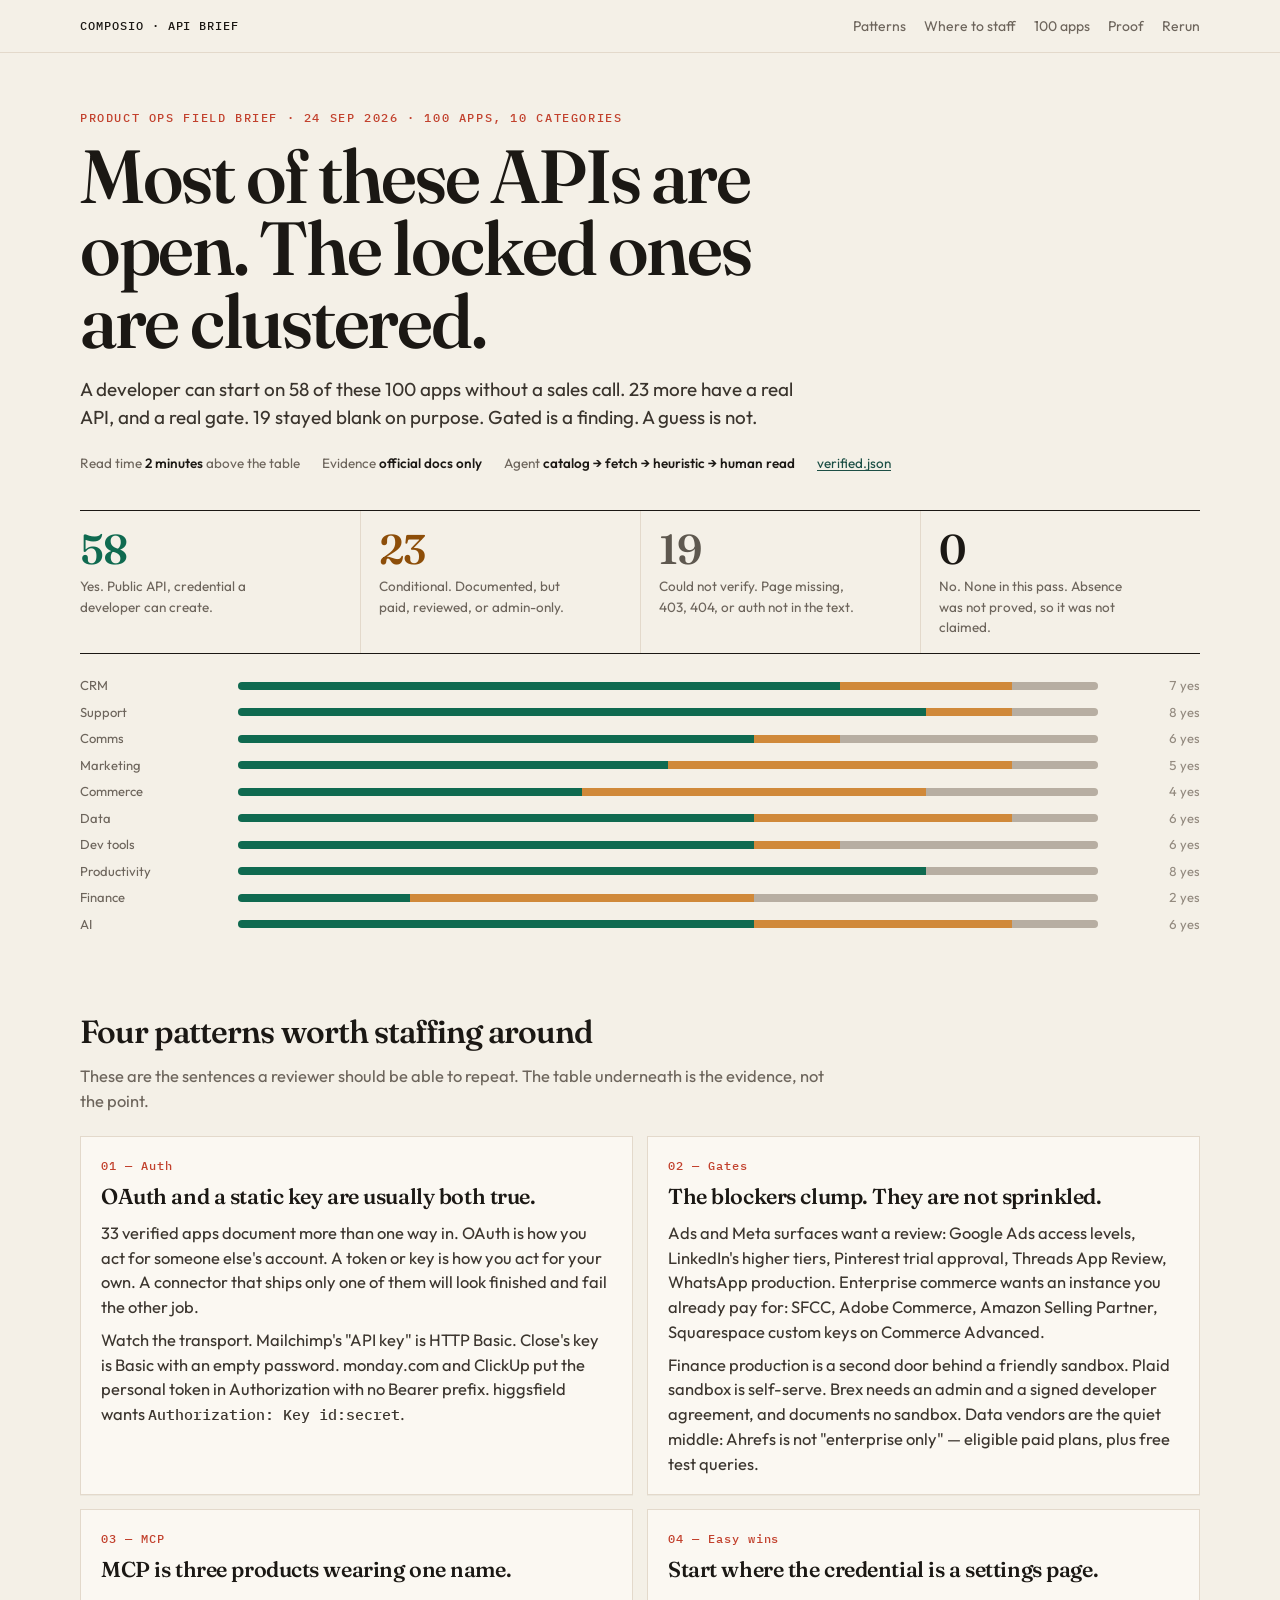
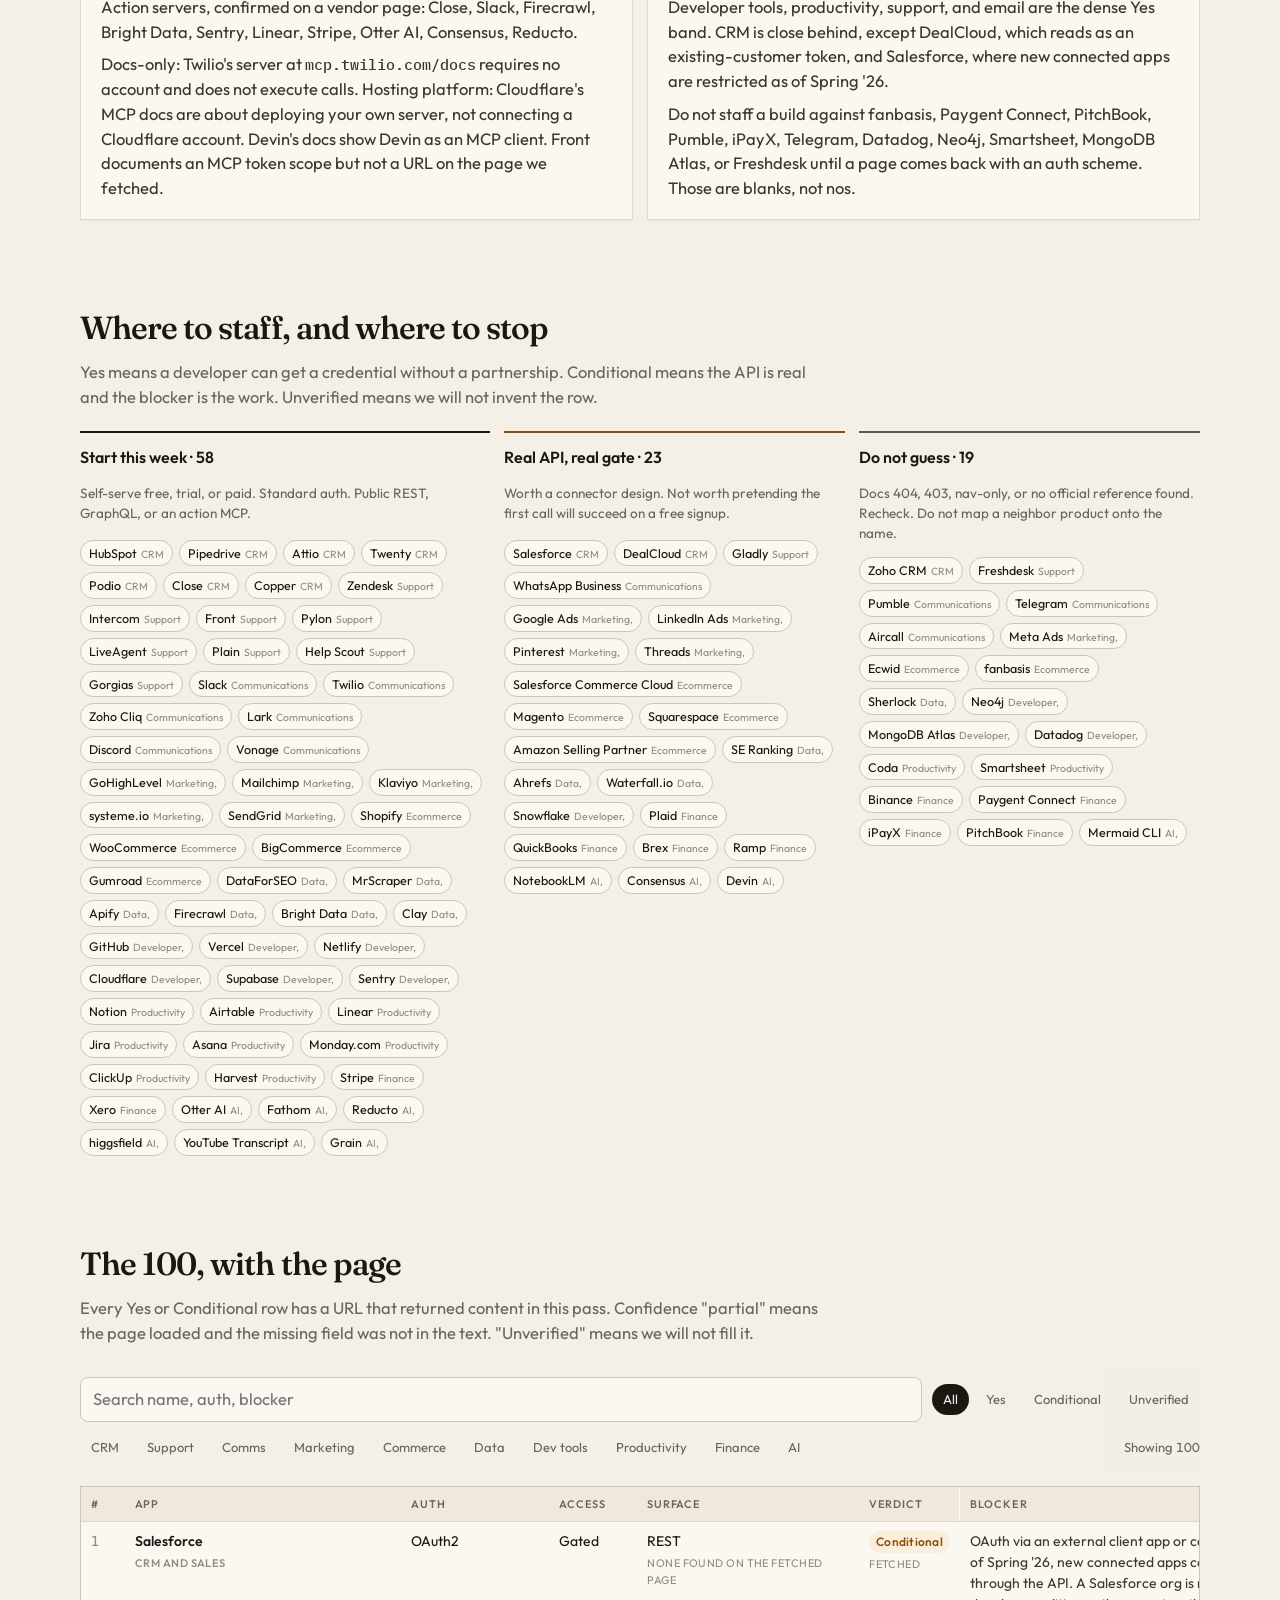
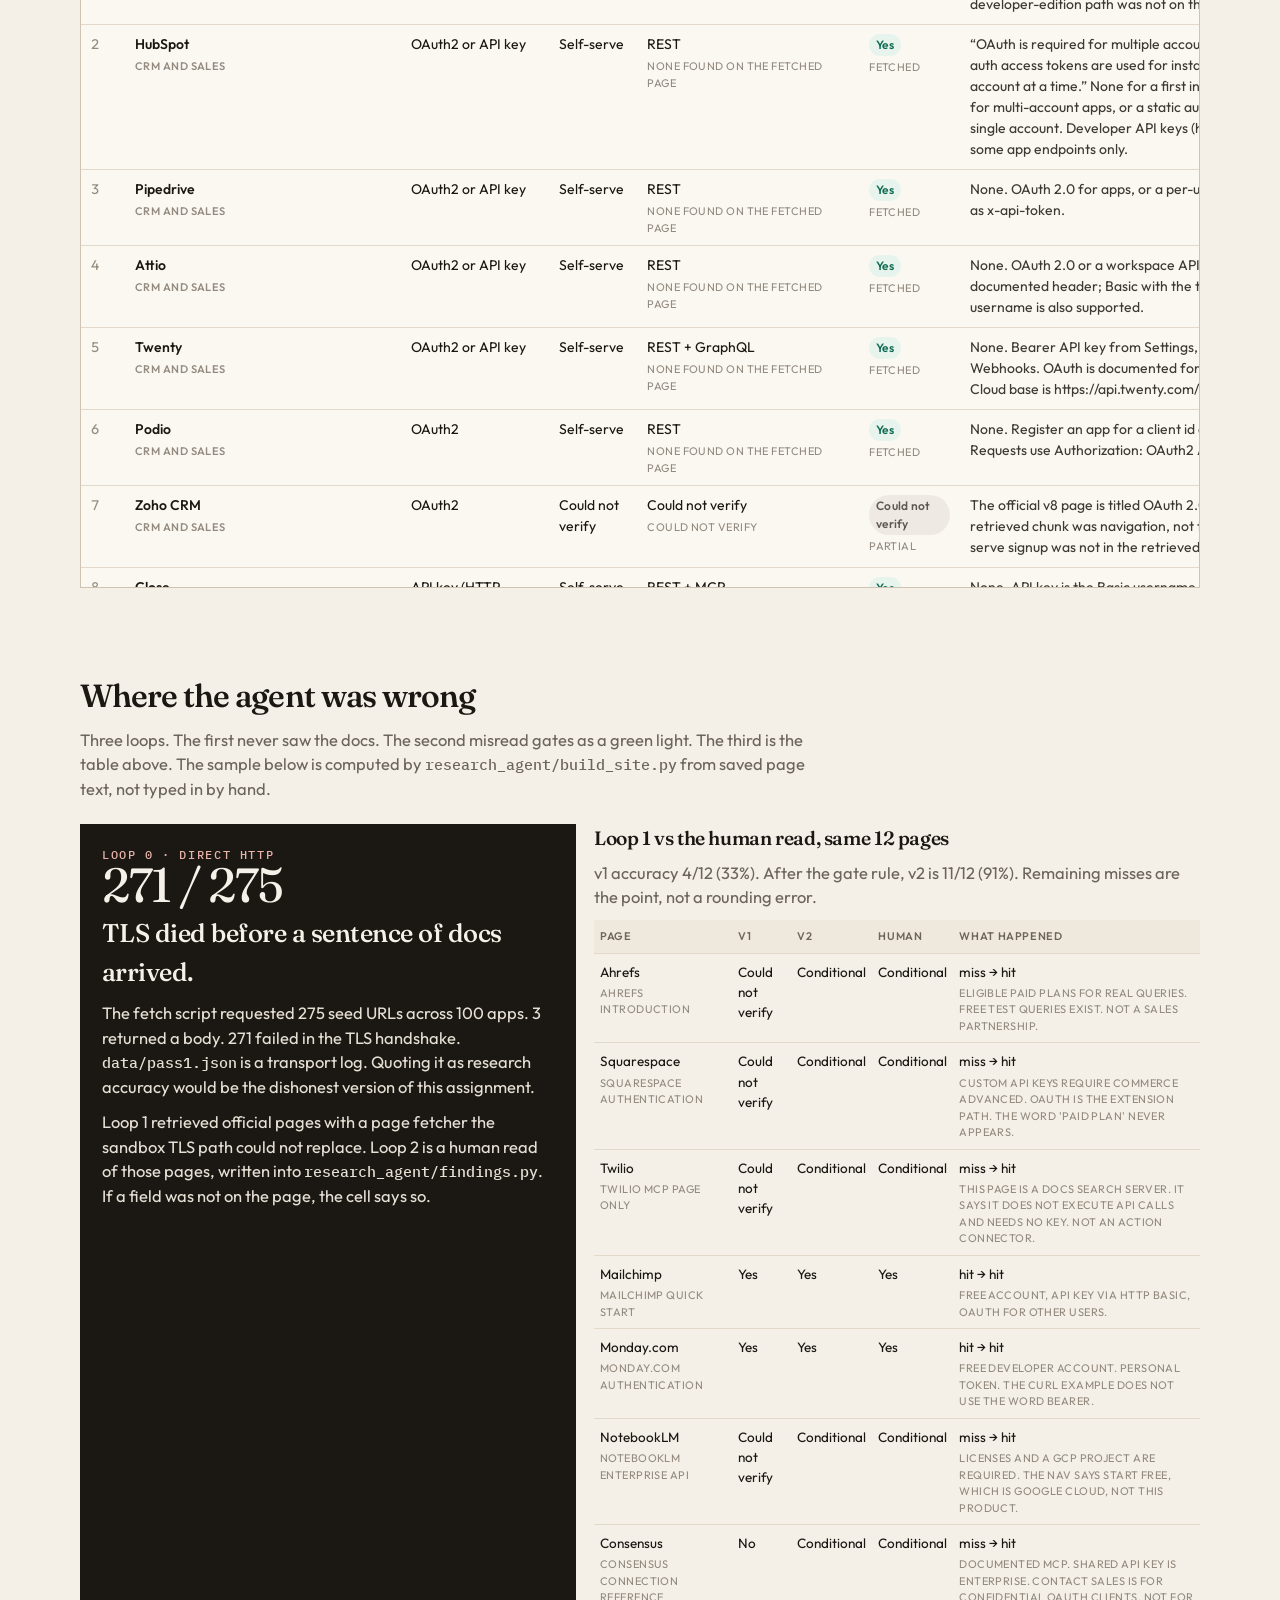
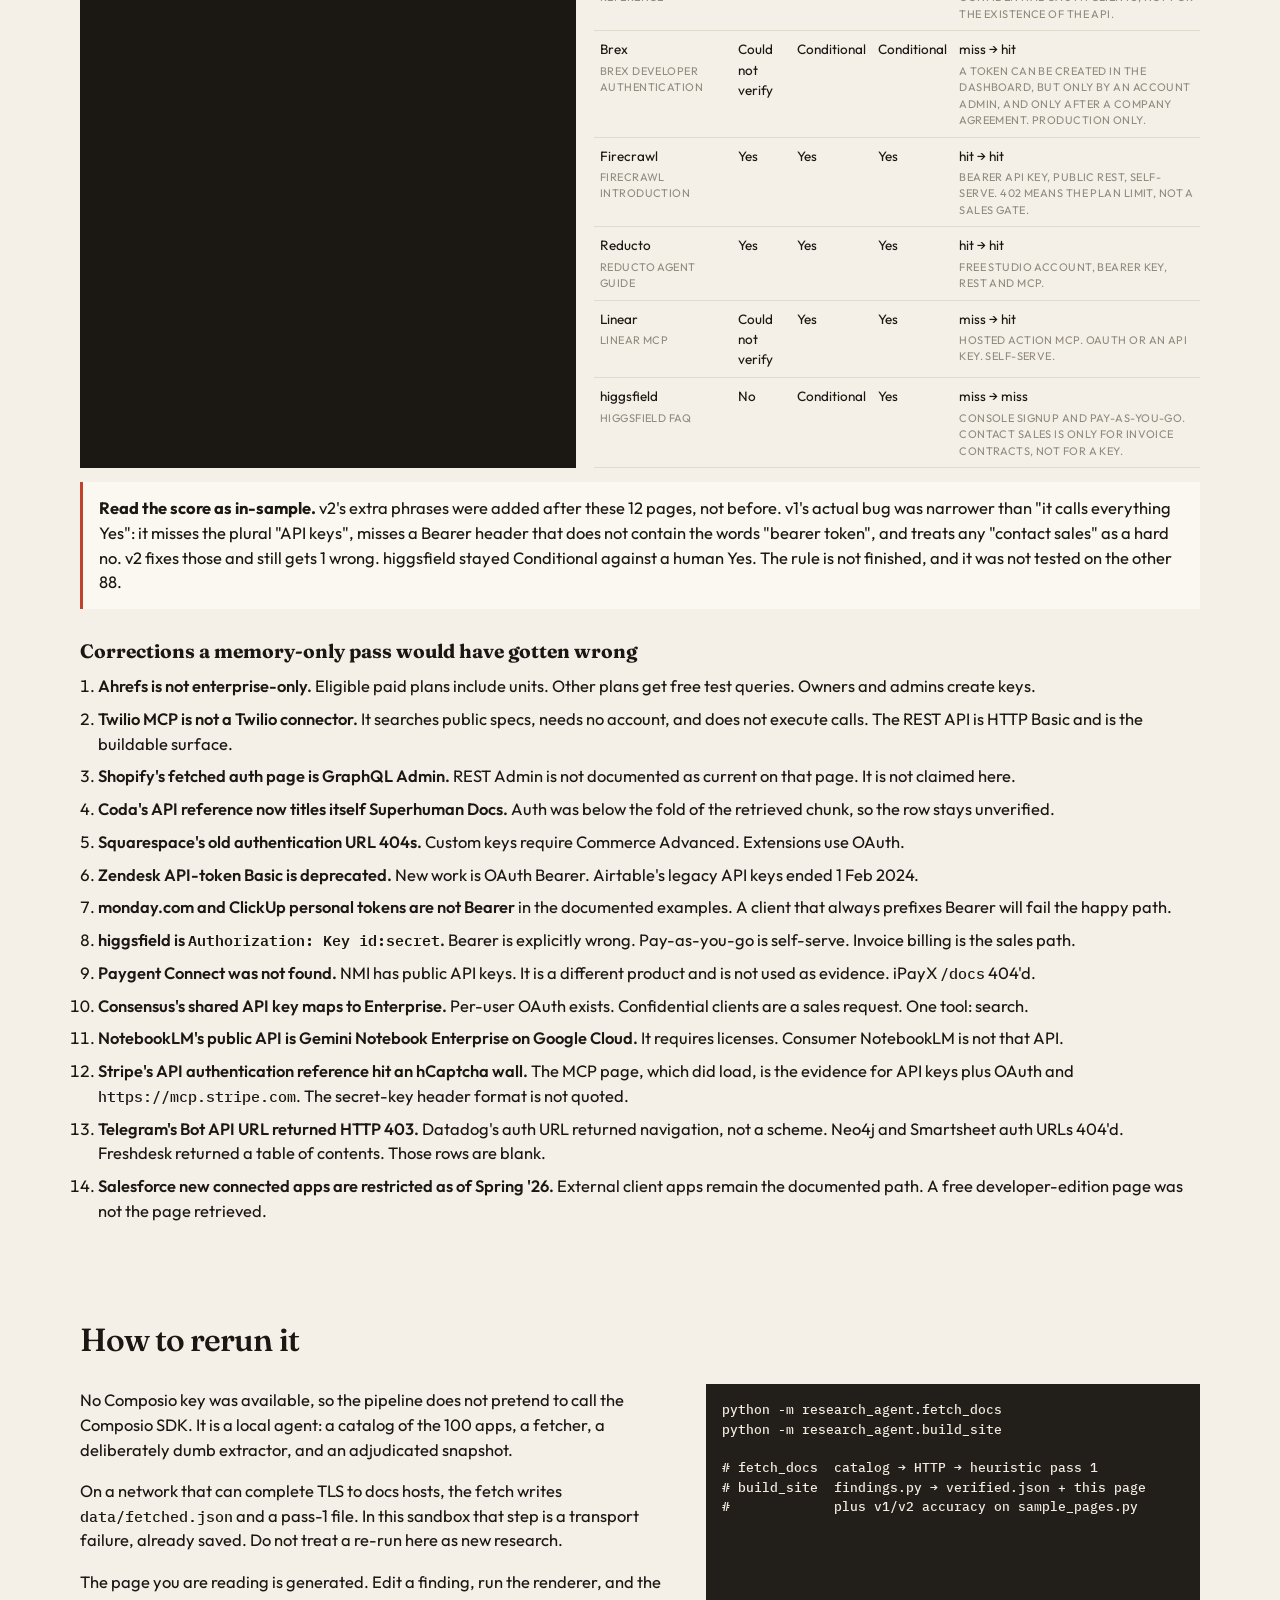
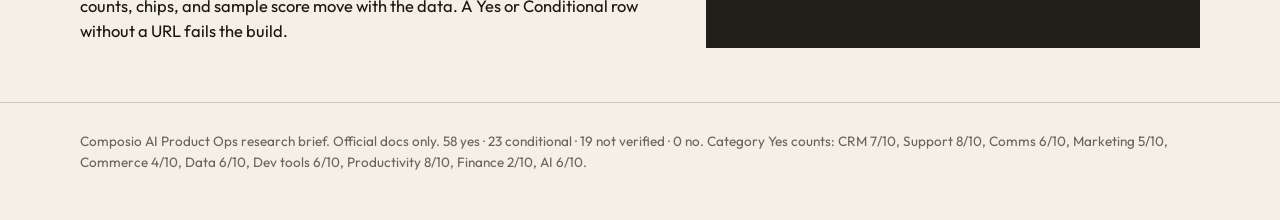
==== web/index.html @ 216122af "Publish the 100-app API research brief. Adjudicated findings from official docs, the fetch/heuristic" ====
<!DOCTYPE html>
<html lang="en">
<head>
<meta charset="utf-8">
<meta name="viewport" content="width=device-width, initial-scale=1">
<title>100 APIs, read from the docs — Composio research brief</title>
<meta name="description" content="Which of 100 apps a developer can actually connect, from official docs. Gated is a finding. Unverified stays blank.">
<link rel="preconnect" href="https://fonts.googleapis.com">
<link rel="preconnect" href="https://fonts.gstatic.com" crossorigin>
<link href="https://fonts.googleapis.com/css2?family=Fraunces:opsz,wght@9..144,520;9..144,600&family=IBM+Plex+Mono:wght@400;500&family=Outfit:wght@380;480;560&display=swap" rel="stylesheet">
<style>
:root {
  --paper: #f4f0e7;
  --paper-2: #fbf8f2;
  --ink: #1b1814;
  --muted: #6d655c;
  --faint: #948b80;
  --line: #e3d9cb;
  --line-strong: #cfc3b2;
  --accent: #c2412d;
  --pine: #1c4f45;
  --yes: #0f6a50;
  --yes-bg: #e7f4ee;
  --cond: #8d4e09;
  --cond-bg: #f8efdf;
  --unk: #5e584f;
  --unk-bg: #eeeae3;
  --shadow: 0 1px 0 rgba(28, 24, 20, 0.04);
  --serif: "Fraunces", "Iowan Old Style", "Palatino Linotype", Palatino, serif;
  --sans: "Outfit", "Avenir Next", "Segoe UI", sans-serif;
  --mono: "IBM Plex Mono", "ui-monospace", "SFMono-Regular", Menlo, monospace;
}

* { box-sizing: border-box; }
html { scroll-behavior: smooth; }
body {
  margin: 0;
  background:
    radial-gradient(1200px 500px at 90% -10%, rgba(194, 65, 45, 0.06), transparent 50%),
    var(--paper);
  color: var(--ink);
  font-family: var(--sans);
  font-size: 16.5px;
  line-height: 1.5;
  font-weight: 420;
}

a { color: var(--pine); text-underline-offset: 0.18em; }
a:hover { color: var(--accent); }
:focus-visible { outline: 2px solid var(--accent); outline-offset: 3px; }

.wrap { width: min(1120px, calc(100% - 40px)); margin: 0 auto; }
.kicker {
  font-family: var(--mono);
  font-size: 11.5px;
  letter-spacing: 0.14em;
  text-transform: uppercase;
  color: var(--accent);
  font-weight: 500;
}

nav.top {
  position: sticky;
  top: 0;
  z-index: 20;
  backdrop-filter: blur(10px);
  background: rgba(244, 240, 231, 0.9);
  border-bottom: 1px solid var(--line);
}
nav.top .wrap {
  display: flex;
  align-items: center;
  justify-content: space-between;
  gap: 16px;
  min-height: 52px;
}
nav.top .brand {
  font-family: var(--mono);
  font-size: 12px;
  letter-spacing: 0.08em;
  text-transform: uppercase;
  color: var(--ink);
  text-decoration: none;
}
nav.top .links { display: flex; gap: 18px; }
nav.top .links a {
  color: var(--muted);
  text-decoration: none;
  font-size: 14px;
}
nav.top .links a:hover { color: var(--ink); }

header.hero { padding: 56px 0 28px; }
header.hero h1 {
  font-family: var(--serif);
  font-weight: 560;
  font-size: clamp(2.5rem, 6.4vw, 4.7rem);
  line-height: 0.96;
  letter-spacing: -0.03em;
  margin: 14px 0 18px;
  max-width: 16ch;
}
.lede {
  font-size: 1.18rem;
  max-width: 62ch;
  color: #3a342d;
  margin: 0;
}
.meta-row {
  display: flex;
  flex-wrap: wrap;
  gap: 10px 22px;
  margin-top: 22px;
  color: var(--muted);
  font-size: 13.5px;
}
.meta-row strong { color: var(--ink); font-weight: 560; }

.scores {
  display: grid;
  grid-template-columns: repeat(4, 1fr);
  border-top: 1px solid var(--ink);
  border-bottom: 1px solid var(--ink);
  margin: 36px 0 8px;
}
.score { padding: 18px 16px 16px 0; }
.score + .score { border-left: 1px solid var(--line); padding-left: 18px; }
.score b {
  display: block;
  font-family: var(--serif);
  font-size: 2.6rem;
  font-weight: 560;
  letter-spacing: -0.03em;
  line-height: 1;
}
.score span { display: block; margin-top: 6px; color: var(--muted); font-size: 13.5px; max-width: 22ch; }
.score.yes b { color: var(--yes); }
.score.cond b { color: var(--cond); }
.score.unk b { color: var(--unk); }

.bars { display: grid; gap: 7px; margin: 22px 0 4px; }
.bar-row { display: grid; grid-template-columns: 148px 1fr 92px; gap: 10px; align-items: center; font-size: 13px; }
.bar-row .lab { color: var(--muted); }
.track { display: flex; height: 8px; background: #e7e0d4; border-radius: 99px; overflow: hidden; }
.track i { display: block; height: 100%; }
.track i.yes { background: var(--yes); }
.track i.cond { background: #d0893a; }
.track i.unk { background: #b7aea2; }
.bar-row .n { color: var(--faint); text-align: right; font-variant-numeric: tabular-nums; }

section { padding: 42px 0; }
section h2 {
  font-family: var(--serif);
  font-weight: 560;
  font-size: 2rem;
  letter-spacing: -0.03em;
  margin: 0 0 8px;
}
.section-lead { color: var(--muted); max-width: 68ch; margin: 0 0 22px; }

.patterns {
  display: grid;
  grid-template-columns: 1fr 1fr;
  gap: 14px;
}
.pattern {
  background: var(--paper-2);
  border: 1px solid var(--line);
  padding: 20px 20px 18px;
  box-shadow: var(--shadow);
}
.pattern .num {
  font-family: var(--mono);
  font-size: 12px;
  color: var(--accent);
  letter-spacing: 0.08em;
}
.pattern h3 {
  font-family: var(--serif);
  font-size: 1.35rem;
  font-weight: 560;
  letter-spacing: -0.02em;
  margin: 6px 0 8px;
}
.pattern p { margin: 0; color: #3c362f; }
.pattern p + p { margin-top: 8px; }

.staff {
  display: grid;
  grid-template-columns: 1.2fr 1fr 1fr;
  gap: 14px;
}
.col {
  border-top: 2px solid var(--ink);
  padding-top: 12px;
}
.col.gate { border-top-color: var(--cond); }
.col.stop { border-top-color: var(--unk); }
.col h3 { margin: 0 0 4px; font-size: 1rem; font-weight: 580; }
.col .hint { color: var(--muted); font-size: 13.5px; min-height: 3.2em; }
.chips { display: flex; flex-wrap: wrap; gap: 6px; margin-top: 10px; }
.chip {
  font-size: 12.5px;
  padding: 3px 8px;
  background: var(--paper-2);
  border: 1px solid var(--line-strong);
  border-radius: 999px;
  color: var(--ink);
  text-decoration: none;
}
.chip:hover { border-color: var(--ink); color: var(--ink); }
.chip small { color: var(--faint); margin-left: 4px; }

.toolbar {
  display: flex;
  flex-wrap: wrap;
  gap: 10px;
  align-items: center;
  margin: 8px 0 12px;
  position: sticky;
  top: 52px;
  z-index: 15;
  background: rgba(244, 240, 231, 0.94);
  padding: 10px 0;
}
input[type="search"] {
  flex: 1 1 220px;
  min-width: 180px;
  background: var(--paper-2);
  border: 1px solid var(--line-strong);
  border-radius: 8px;
  padding: 9px 12px;
  font: inherit;
  color: var(--ink);
}
.filters { display: flex; flex-wrap: wrap; gap: 6px; }
.filters button, .seg button {
  font: inherit;
  font-size: 13px;
  background: transparent;
  border: 1px solid transparent;
  border-radius: 999px;
  padding: 5px 10px;
  color: var(--muted);
  cursor: pointer;
}
.filters button[aria-pressed="true"], .seg button[aria-pressed="true"] {
  background: var(--ink);
  color: var(--paper);
}
.showing { margin-left: auto; color: var(--muted); font-size: 13px; font-variant-numeric: tabular-nums; }

.table-scroll {
  overflow: auto;
  border: 1px solid var(--line-strong);
  background: var(--paper-2);
  max-height: min(78vh, 920px);
}
table { width: 100%; border-collapse: collapse; font-size: 14px; }
th, td { text-align: left; padding: 9px 10px; vertical-align: top; border-bottom: 1px solid var(--line); }
th {
  position: sticky;
  top: 0;
  background: #efe8dc;
  font-size: 11px;
  letter-spacing: 0.08em;
  text-transform: uppercase;
  color: var(--muted);
  font-weight: 560;
  z-index: 1;
}
tr.hide { display: none; }
tr:hover td { background: #f7f3eb; }
td.name { font-weight: 560; white-space: nowrap; }
td.num { color: var(--faint); font-variant-numeric: tabular-nums; width: 2.2rem; }
.tag {
  display: inline-block;
  font-size: 12px;
  font-weight: 560;
  letter-spacing: 0.02em;
  padding: 2px 7px;
  border-radius: 999px;
}
.tag.yes { color: var(--yes); background: var(--yes-bg); }
.tag.cond { color: var(--cond); background: var(--cond-bg); }
.tag.unk { color: var(--unk); background: var(--unk-bg); }
.tag.no { color: #8d2e2e; background: #f8e6e4; }
td.blocker { color: #3f3933; min-width: 280px; max-width: 460px; }
td a { font-size: 13px; white-space: nowrap; }
.conf { display: block; margin-top: 3px; color: var(--faint); font-size: 11px; letter-spacing: 0.04em; text-transform: uppercase; }

.proof-grid { display: grid; grid-template-columns: 0.9fr 1.1fr; gap: 18px; }
.callout {
  background: var(--ink);
  color: #f6f1e8;
  padding: 22px;
}
.callout h3 { font-family: var(--serif); font-weight: 520; font-size: 1.6rem; margin: 8px 0 10px; letter-spacing: -0.02em; }
.callout p { margin: 0 0 10px; color: #e6dfd4; }
.callout .big {
  font-family: var(--serif);
  font-size: 3rem;
  line-height: 0.9;
  letter-spacing: -0.03em;
}
.misses { width: 100%; border-collapse: collapse; font-size: 13.5px; }
.misses th, .misses td { border-bottom: 1px solid var(--line); padding: 8px 6px; text-align: left; vertical-align: top; }
.misses th { font-size: 11px; letter-spacing: 0.06em; text-transform: uppercase; color: var(--muted); }
.lift { margin-top: 14px; padding: 14px 16px; border-left: 3px solid var(--accent); background: var(--paper-2); }
.corrections { margin: 0; padding-left: 18px; }
.corrections li { margin: 0 0 8px; }
.corrections li strong { font-weight: 580; }

.rerun {
  display: grid;
  grid-template-columns: 1.1fr 0.9fr;
  gap: 22px;
}
pre {
  background: #221f1b;
  color: #f3ecdf;
  padding: 16px 16px;
  overflow: auto;
  font-family: var(--mono);
  font-size: 12.5px;
  line-height: 1.55;
}
code { font-family: var(--mono); font-size: 0.92em; }
footer {
  border-top: 1px solid var(--line-strong);
  padding: 28px 0 48px;
  color: var(--muted);
  font-size: 13.5px;
}

@media (max-width: 860px) {
  .scores, .patterns, .staff, .proof-grid, .rerun { grid-template-columns: 1fr; }
  .score + .score { border-left: 0; padding-left: 0; border-top: 1px solid var(--line); }
  .showing { margin-left: 0; }
  nav.top .links { display: none; }
  td.blocker { min-width: 220px; }
}

</style>
</head>
<body>
<nav class="top">
  <div class="wrap">
    <a class="brand" href="#brief">Composio · API brief</a>
    <div class="links">
      <a href="#patterns">Patterns</a>
      <a href="#staff">Where to staff</a>
      <a href="#table">100 apps</a>
      <a href="#proof">Proof</a>
      <a href="#rerun">Rerun</a>
    </div>
  </div>
</nav>

<header class="hero" id="brief">
  <div class="wrap">
    <div class="kicker">Product ops field brief · 24 Sep 2026 · 100 apps, 10 categories</div>
    <h1>Most of these APIs are open. The locked ones are clustered.</h1>
    <p class="lede">A developer can start on 58 of these 100 apps without a sales call. 23 more have a real API, and a real gate. 19 stayed blank on purpose. Gated is a finding. A guess is not.</p>
    <div class="meta-row">
      <span>Read time <strong>2 minutes</strong> above the table</span>
      <span>Evidence <strong>official docs only</strong></span>
      <span>Agent <strong>catalog → fetch → heuristic → human read</strong></span>
      <span><a href="verified.json">verified.json</a></span>
    </div>
    <div class="scores" aria-label="Verdict counts">
      <div class="score yes"><b>58</b><span>Yes. Public API, credential a developer can create.</span></div>
      <div class="score cond"><b>23</b><span>Conditional. Documented, but paid, reviewed, or admin-only.</span></div>
      <div class="score unk"><b>19</b><span>Could not verify. Page missing, 403, 404, or auth not in the text.</span></div>
      <div class="score"><b>0</b><span>No. None in this pass. Absence was not proved, so it was not claimed.</span></div>
    </div>
    <div class="bars" aria-label="Yes share by category">
      <div class="bar-row"><span class="lab">CRM</span><div class="track" role="img" aria-label="CRM: 7 yes, 2 conditional, 1 unverified"><i class="yes" style="width:70.0%"></i><i class="cond" style="width:20.0%"></i><i class="unk" style="width:10.0%"></i></div><span class="n">7 yes</span></div><div class="bar-row"><span class="lab">Support</span><div class="track" role="img" aria-label="Support: 8 yes, 1 conditional, 1 unverified"><i class="yes" style="width:80.0%"></i><i class="cond" style="width:10.0%"></i><i class="unk" style="width:10.0%"></i></div><span class="n">8 yes</span></div><div class="bar-row"><span class="lab">Comms</span><div class="track" role="img" aria-label="Comms: 6 yes, 1 conditional, 3 unverified"><i class="yes" style="width:60.0%"></i><i class="cond" style="width:10.0%"></i><i class="unk" style="width:30.0%"></i></div><span class="n">6 yes</span></div><div class="bar-row"><span class="lab">Marketing</span><div class="track" role="img" aria-label="Marketing: 5 yes, 4 conditional, 1 unverified"><i class="yes" style="width:50.0%"></i><i class="cond" style="width:40.0%"></i><i class="unk" style="width:10.0%"></i></div><span class="n">5 yes</span></div><div class="bar-row"><span class="lab">Commerce</span><div class="track" role="img" aria-label="Commerce: 4 yes, 4 conditional, 2 unverified"><i class="yes" style="width:40.0%"></i><i class="cond" style="width:40.0%"></i><i class="unk" style="width:20.0%"></i></div><span class="n">4 yes</span></div><div class="bar-row"><span class="lab">Data</span><div class="track" role="img" aria-label="Data: 6 yes, 3 conditional, 1 unverified"><i class="yes" style="width:60.0%"></i><i class="cond" style="width:30.0%"></i><i class="unk" style="width:10.0%"></i></div><span class="n">6 yes</span></div><div class="bar-row"><span class="lab">Dev tools</span><div class="track" role="img" aria-label="Dev tools: 6 yes, 1 conditional, 3 unverified"><i class="yes" style="width:60.0%"></i><i class="cond" style="width:10.0%"></i><i class="unk" style="width:30.0%"></i></div><span class="n">6 yes</span></div><div class="bar-row"><span class="lab">Productivity</span><div class="track" role="img" aria-label="Productivity: 8 yes, 0 conditional, 2 unverified"><i class="yes" style="width:80.0%"></i><i class="cond" style="width:0.0%"></i><i class="unk" style="width:20.0%"></i></div><span class="n">8 yes</span></div><div class="bar-row"><span class="lab">Finance</span><div class="track" role="img" aria-label="Finance: 2 yes, 4 conditional, 4 unverified"><i class="yes" style="width:20.0%"></i><i class="cond" style="width:40.0%"></i><i class="unk" style="width:40.0%"></i></div><span class="n">2 yes</span></div><div class="bar-row"><span class="lab">AI</span><div class="track" role="img" aria-label="AI: 6 yes, 3 conditional, 1 unverified"><i class="yes" style="width:60.0%"></i><i class="cond" style="width:30.0%"></i><i class="unk" style="width:10.0%"></i></div><span class="n">6 yes</span></div>
    </div>
  </div>
</header>

<section id="patterns">
  <div class="wrap">
    <h2>Four patterns worth staffing around</h2>
    <p class="section-lead">These are the sentences a reviewer should be able to repeat. The table underneath is the evidence, not the point.</p>
    <div class="patterns">
      <article class="pattern">
        <div class="num">01 — Auth</div>
        <h3>OAuth and a static key are usually both true.</h3>
        <p>33 verified apps document more than one way in. OAuth is how you act for someone else's account. A token or key is how you act for your own. A connector that ships only one of them will look finished and fail the other job.</p>
        <p>Watch the transport. Mailchimp's "API key" is HTTP Basic. Close's key is Basic with an empty password. monday.com and ClickUp put the personal token in Authorization with no Bearer prefix. higgsfield wants <code>Authorization: Key id:secret</code>.</p>
      </article>
      <article class="pattern">
        <div class="num">02 — Gates</div>
        <h3>The blockers clump. They are not sprinkled.</h3>
        <p>Ads and Meta surfaces want a review: Google Ads access levels, LinkedIn's higher tiers, Pinterest trial approval, Threads App Review, WhatsApp production. Enterprise commerce wants an instance you already pay for: SFCC, Adobe Commerce, Amazon Selling Partner, Squarespace custom keys on Commerce Advanced.</p>
        <p>Finance production is a second door behind a friendly sandbox. Plaid sandbox is self-serve. Brex needs an admin and a signed developer agreement, and documents no sandbox. Data vendors are the quiet middle: Ahrefs is not "enterprise only" — eligible paid plans, plus free test queries.</p>
      </article>
      <article class="pattern">
        <div class="num">03 — MCP</div>
        <h3>MCP is three products wearing one name.</h3>
        <p>Action servers, confirmed on a vendor page: Close, Slack, Firecrawl, Bright Data, Sentry, Linear, Stripe, Otter AI, Consensus, Reducto.</p>
        <p>Docs-only: Twilio's server at <code>mcp.twilio.com/docs</code> requires no account and does not execute calls. Hosting platform: Cloudflare's MCP docs are about deploying your own server, not connecting a Cloudflare account. Devin's docs show Devin as an MCP client. Front documents an MCP token scope but not a URL on the page we fetched.</p>
      </article>
      <article class="pattern">
        <div class="num">04 — Easy wins</div>
        <h3>Start where the credential is a settings page.</h3>
        <p>Developer tools, productivity, support, and email are the dense Yes band. CRM is close behind, except DealCloud, which reads as an existing-customer token, and Salesforce, where new connected apps are restricted as of Spring '26.</p>
        <p>Do not staff a build against fanbasis, Paygent Connect, PitchBook, Pumble, iPayX, Telegram, Datadog, Neo4j, Smartsheet, MongoDB Atlas, or Freshdesk until a page comes back with an auth scheme. Those are blanks, not nos.</p>
      </article>
    </div>
  </div>
</section>

<section id="staff">
  <div class="wrap">
    <h2>Where to staff, and where to stop</h2>
    <p class="section-lead">Yes means a developer can get a credential without a partnership. Conditional means the API is real and the blocker is the work. Unverified means we will not invent the row.</p>
    <div class="staff">
      <div class="col">
        <h3>Start this week · 58</h3>
        <p class="hint">Self-serve free, trial, or paid. Standard auth. Public REST, GraphQL, or an action MCP.</p>
        <div class="chips"><a class="chip" href="#row-2">HubSpot<small>CRM</small></a><a class="chip" href="#row-3">Pipedrive<small>CRM</small></a><a class="chip" href="#row-4">Attio<small>CRM</small></a><a class="chip" href="#row-5">Twenty<small>CRM</small></a><a class="chip" href="#row-6">Podio<small>CRM</small></a><a class="chip" href="#row-8">Close<small>CRM</small></a><a class="chip" href="#row-9">Copper<small>CRM</small></a><a class="chip" href="#row-11">Zendesk<small>Support</small></a><a class="chip" href="#row-12">Intercom<small>Support</small></a><a class="chip" href="#row-14">Front<small>Support</small></a><a class="chip" href="#row-15">Pylon<small>Support</small></a><a class="chip" href="#row-16">LiveAgent<small>Support</small></a><a class="chip" href="#row-17">Plain<small>Support</small></a><a class="chip" href="#row-18">Help Scout<small>Support</small></a><a class="chip" href="#row-19">Gorgias<small>Support</small></a><a class="chip" href="#row-21">Slack<small>Communications</small></a><a class="chip" href="#row-22">Twilio<small>Communications</small></a><a class="chip" href="#row-23">Zoho Cliq<small>Communications</small></a><a class="chip" href="#row-24">Lark<small>Communications</small></a><a class="chip" href="#row-26">Discord<small>Communications</small></a><a class="chip" href="#row-30">Vonage<small>Communications</small></a><a class="chip" href="#row-34">GoHighLevel<small>Marketing,</small></a><a class="chip" href="#row-35">Mailchimp<small>Marketing,</small></a><a class="chip" href="#row-36">Klaviyo<small>Marketing,</small></a><a class="chip" href="#row-37">systeme.io<small>Marketing,</small></a><a class="chip" href="#row-40">SendGrid<small>Marketing,</small></a><a class="chip" href="#row-41">Shopify<small>Ecommerce</small></a><a class="chip" href="#row-42">WooCommerce<small>Ecommerce</small></a><a class="chip" href="#row-43">BigCommerce<small>Ecommerce</small></a><a class="chip" href="#row-48">Gumroad<small>Ecommerce</small></a><a class="chip" href="#row-51">DataForSEO<small>Data,</small></a><a class="chip" href="#row-54">MrScraper<small>Data,</small></a><a class="chip" href="#row-55">Apify<small>Data,</small></a><a class="chip" href="#row-56">Firecrawl<small>Data,</small></a><a class="chip" href="#row-57">Bright Data<small>Data,</small></a><a class="chip" href="#row-60">Clay<small>Data,</small></a><a class="chip" href="#row-61">GitHub<small>Developer,</small></a><a class="chip" href="#row-62">Vercel<small>Developer,</small></a><a class="chip" href="#row-63">Netlify<small>Developer,</small></a><a class="chip" href="#row-64">Cloudflare<small>Developer,</small></a><a class="chip" href="#row-65">Supabase<small>Developer,</small></a><a class="chip" href="#row-70">Sentry<small>Developer,</small></a><a class="chip" href="#row-71">Notion<small>Productivity</small></a><a class="chip" href="#row-72">Airtable<small>Productivity</small></a><a class="chip" href="#row-73">Linear<small>Productivity</small></a><a class="chip" href="#row-74">Jira<small>Productivity</small></a><a class="chip" href="#row-75">Asana<small>Productivity</small></a><a class="chip" href="#row-76">Monday.com<small>Productivity</small></a><a class="chip" href="#row-77">ClickUp<small>Productivity</small></a><a class="chip" href="#row-80">Harvest<small>Productivity</small></a><a class="chip" href="#row-81">Stripe<small>Finance</small></a><a class="chip" href="#row-87">Xero<small>Finance</small></a><a class="chip" href="#row-92">Otter AI<small>AI,</small></a><a class="chip" href="#row-93">Fathom<small>AI,</small></a><a class="chip" href="#row-95">Reducto<small>AI,</small></a><a class="chip" href="#row-97">higgsfield<small>AI,</small></a><a class="chip" href="#row-99">YouTube Transcript<small>AI,</small></a><a class="chip" href="#row-100">Grain<small>AI,</small></a></div>
      </div>
      <div class="col gate">
        <h3>Real API, real gate · 23</h3>
        <p class="hint">Worth a connector design. Not worth pretending the first call will succeed on a free signup.</p>
        <div class="chips"><a class="chip" href="#row-1">Salesforce<small>CRM</small></a><a class="chip" href="#row-10">DealCloud<small>CRM</small></a><a class="chip" href="#row-20">Gladly<small>Support</small></a><a class="chip" href="#row-28">WhatsApp Business<small>Communications</small></a><a class="chip" href="#row-31">Google Ads<small>Marketing,</small></a><a class="chip" href="#row-33">LinkedIn Ads<small>Marketing,</small></a><a class="chip" href="#row-38">Pinterest<small>Marketing,</small></a><a class="chip" href="#row-39">Threads<small>Marketing,</small></a><a class="chip" href="#row-44">Salesforce Commerce Cloud<small>Ecommerce</small></a><a class="chip" href="#row-45">Magento<small>Ecommerce</small></a><a class="chip" href="#row-46">Squarespace<small>Ecommerce</small></a><a class="chip" href="#row-49">Amazon Selling Partner<small>Ecommerce</small></a><a class="chip" href="#row-52">SE Ranking<small>Data,</small></a><a class="chip" href="#row-53">Ahrefs<small>Data,</small></a><a class="chip" href="#row-59">Waterfall.io<small>Data,</small></a><a class="chip" href="#row-67">Snowflake<small>Developer,</small></a><a class="chip" href="#row-82">Plaid<small>Finance</small></a><a class="chip" href="#row-86">QuickBooks<small>Finance</small></a><a class="chip" href="#row-88">Brex<small>Finance</small></a><a class="chip" href="#row-89">Ramp<small>Finance</small></a><a class="chip" href="#row-91">NotebookLM<small>AI,</small></a><a class="chip" href="#row-94">Consensus<small>AI,</small></a><a class="chip" href="#row-96">Devin<small>AI,</small></a></div>
      </div>
      <div class="col stop">
        <h3>Do not guess · 19</h3>
        <p class="hint">Docs 404, 403, nav-only, or no official reference found. Recheck. Do not map a neighbor product onto the name.</p>
        <div class="chips"><a class="chip" href="#row-7">Zoho CRM<small>CRM</small></a><a class="chip" href="#row-13">Freshdesk<small>Support</small></a><a class="chip" href="#row-25">Pumble<small>Communications</small></a><a class="chip" href="#row-27">Telegram<small>Communications</small></a><a class="chip" href="#row-29">Aircall<small>Communications</small></a><a class="chip" href="#row-32">Meta Ads<small>Marketing,</small></a><a class="chip" href="#row-47">Ecwid<small>Ecommerce</small></a><a class="chip" href="#row-50">fanbasis<small>Ecommerce</small></a><a class="chip" href="#row-58">Sherlock<small>Data,</small></a><a class="chip" href="#row-66">Neo4j<small>Developer,</small></a><a class="chip" href="#row-68">MongoDB Atlas<small>Developer,</small></a><a class="chip" href="#row-69">Datadog<small>Developer,</small></a><a class="chip" href="#row-78">Coda<small>Productivity</small></a><a class="chip" href="#row-79">Smartsheet<small>Productivity</small></a><a class="chip" href="#row-83">Binance<small>Finance</small></a><a class="chip" href="#row-84">Paygent Connect<small>Finance</small></a><a class="chip" href="#row-85">iPayX<small>Finance</small></a><a class="chip" href="#row-90">PitchBook<small>Finance</small></a><a class="chip" href="#row-98">Mermaid CLI<small>AI,</small></a></div>
      </div>
    </div>
  </div>
</section>

<section id="table">
  <div class="wrap">
    <h2>The 100, with the page</h2>
    <p class="section-lead">Every Yes or Conditional row has a URL that returned content in this pass. Confidence "partial" means the page loaded and the missing field was not in the text. "Unverified" means we will not fill it.</p>
    <div class="toolbar">
      <label class="visually-hidden" for="q" style="position:absolute;left:-9999px">Search apps</label>
      <input id="q" type="search" placeholder="Search name, auth, blocker" autocomplete="off">
      <div class="filters" id="verdicts">
        <button type="button" data-v="all" aria-pressed="true">All</button>
        <button type="button" data-v="Yes" aria-pressed="false">Yes</button>
        <button type="button" data-v="Conditional" aria-pressed="false">Conditional</button>
        <button type="button" data-v="Could not verify" aria-pressed="false">Unverified</button>
      </div>
      <div class="filters" id="cats"><button type="button" data-cat="crm" aria-pressed="false">CRM</button><button type="button" data-cat="support" aria-pressed="false">Support</button><button type="button" data-cat="comms" aria-pressed="false">Comms</button><button type="button" data-cat="marketing" aria-pressed="false">Marketing</button><button type="button" data-cat="ecom" aria-pressed="false">Commerce</button><button type="button" data-cat="data" aria-pressed="false">Data</button><button type="button" data-cat="dev" aria-pressed="false">Dev tools</button><button type="button" data-cat="productivity" aria-pressed="false">Productivity</button><button type="button" data-cat="finance" aria-pressed="false">Finance</button><button type="button" data-cat="ai" aria-pressed="false">AI</button></div>
      <div class="showing" id="showing">Showing 100</div>
    </div>
    <div class="table-scroll">
      <table>
        <thead>
          <tr>
            <th>#</th><th>App</th><th>Auth</th><th>Access</th><th>Surface</th><th>Verdict</th><th>Blocker</th><th>Evidence</th>
          </tr>
        </thead>
        <tbody id="rows">
          <tr id="row-1" data-v="Conditional" data-c="crm" data-k="fetched" data-q="salesforce oauth2 oauth via an external client app or connected app. as of spring &#x27;26, new connected apps can only be created through the api. a salesforce org is required; a free developer-edition path was not on this page."><td class="num">1</td><td class="name">Salesforce<span class="conf">CRM and Sales</span></td><td>OAuth2</td><td>Gated</td><td>REST<span class="conf">None found on the fetched page</span></td><td><span class="tag cond">Conditional</span><span class="conf">fetched</span></td><td class="blocker">OAuth via an external client app or connected app. As of Spring &#x27;26, new connected apps can only be created through the API. A Salesforce org is required; a free developer-edition path was not on this page.</td><td><a href="https://developer.salesforce.com/docs/atlas.en-us.api_rest.meta/api_rest/intro_oauth_and_connected_apps.html" target="_blank" rel="noopener">Source</a></td></tr><tr id="row-2" data-v="Yes" data-c="crm" data-k="fetched" data-q="hubspot oauth2 or api key none for a first integration. oauth for multi-account apps, or a static auth token for a single account. developer api keys (hapikey) cover some app endpoints only."><td class="num">2</td><td class="name">HubSpot<span class="conf">CRM and Sales</span></td><td>OAuth2 or API key</td><td>Self-serve</td><td>REST<span class="conf">None found on the fetched page</span></td><td><span class="tag yes">Yes</span><span class="conf">fetched</span></td><td class="blocker"><q>OAuth is required for multiple accounts, while static auth access tokens are used for installing in a single account at a time.</q> None for a first integration. OAuth for multi-account apps, or a static auth token for a single account. Developer API keys (hapikey) cover some app endpoints only.</td><td><a href="https://developers.hubspot.com/docs/apps/developer-platform/build-apps/authentication/overview" target="_blank" rel="noopener">Source</a></td></tr><tr id="row-3" data-v="Yes" data-c="crm" data-k="fetched" data-q="pipedrive oauth2 or api key none. oauth 2.0 for apps, or a per-user api token sent as x-api-token."><td class="num">3</td><td class="name">Pipedrive<span class="conf">CRM and Sales</span></td><td>OAuth2 or API key</td><td>Self-serve</td><td>REST<span class="conf">None found on the fetched page</span></td><td><span class="tag yes">Yes</span><span class="conf">fetched</span></td><td class="blocker">None. OAuth 2.0 for apps, or a per-user API token sent as x-api-token.</td><td><a href="https://pipedrive.readme.io/docs/core-api-concepts-authentication" target="_blank" rel="noopener">Source</a></td></tr><tr id="row-4" data-v="Yes" data-c="crm" data-k="fetched" data-q="attio oauth2 or api key none. oauth 2.0 or a workspace api key. bearer is the documented header; basic with the token as the username is also supported."><td class="num">4</td><td class="name">Attio<span class="conf">CRM and Sales</span></td><td>OAuth2 or API key</td><td>Self-serve</td><td>REST<span class="conf">None found on the fetched page</span></td><td><span class="tag yes">Yes</span><span class="conf">fetched</span></td><td class="blocker">None. OAuth 2.0 or a workspace API key. Bearer is the documented header; Basic with the token as the username is also supported.</td><td><a href="https://docs.attio.com/rest-api/guides/authentication" target="_blank" rel="noopener">Source</a></td></tr><tr id="row-5" data-v="Yes" data-c="crm" data-k="fetched" data-q="twenty oauth2 or api key none. bearer api key from settings, api and webhooks. oauth is documented for external apps. cloud base is https://api.twenty.com/."><td class="num">5</td><td class="name">Twenty<span class="conf">CRM and Sales</span></td><td>OAuth2 or API key</td><td>Self-serve</td><td>REST + GraphQL<span class="conf">None found on the fetched page</span></td><td><span class="tag yes">Yes</span><span class="conf">fetched</span></td><td class="blocker">None. Bearer API key from Settings, API and Webhooks. OAuth is documented for external apps. Cloud base is https://api.twenty.com/.</td><td><a href="https://docs.twenty.com/developers/extend/api" target="_blank" rel="noopener">Source</a></td></tr><tr id="row-6" data-v="Yes" data-c="crm" data-k="fetched" data-q="podio oauth2 none. register an app for a client id and secret. requests use authorization: oauth2 access_token."><td class="num">6</td><td class="name">Podio<span class="conf">CRM and Sales</span></td><td>OAuth2</td><td>Self-serve</td><td>REST<span class="conf">None found on the fetched page</span></td><td><span class="tag yes">Yes</span><span class="conf">fetched</span></td><td class="blocker">None. Register an app for a client id and secret. Requests use Authorization: OAuth2 ACCESS_TOKEN.</td><td><a href="https://developers.podio.com/authentication" target="_blank" rel="noopener">Source</a></td></tr><tr id="row-7" data-v="Could not verify" data-c="crm" data-k="partial" data-q="zoho crm oauth2 the official v8 page is titled oauth 2.0 overview, but the retrieved chunk was navigation, not the auth body. self-serve signup was not in the retrieved text."><td class="num">7</td><td class="name">Zoho CRM<span class="conf">CRM and Sales</span></td><td>OAuth2</td><td>Could not verify</td><td>Could not verify<span class="conf">Could not verify</span></td><td><span class="tag unk">Could not verify</span><span class="conf">partial</span></td><td class="blocker">The official v8 page is titled OAuth 2.0 overview, but the retrieved chunk was navigation, not the auth body. Self-serve signup was not in the retrieved text.</td><td><a href="https://www.zoho.com/crm/developer/docs/api/v8/oauth-overview.html" target="_blank" rel="noopener">Source</a></td></tr><tr id="row-8" data-v="Yes" data-c="crm" data-k="fetched" data-q="close api key (http basic) or oauth2 none. api key is the basic username with an empty password, or use oauth 2.0. keys are in settings, developer."><td class="num">8</td><td class="name">Close<span class="conf">CRM and Sales</span></td><td>API key (HTTP Basic) or OAuth2</td><td>Self-serve</td><td>REST + MCP<span class="conf">Official action server at https://mcp.close.com/mcp</span></td><td><span class="tag yes">Yes</span><span class="conf">fetched</span></td><td class="blocker">None. API key is the Basic username with an empty password, or use OAuth 2.0. Keys are in Settings, Developer.</td><td><a href="https://developer.close.com/api/overview/api-key-authentication" target="_blank" rel="noopener">Source</a></td></tr><tr id="row-9" data-v="Yes" data-c="crm" data-k="fetched" data-q="copper api key or oauth2 none for a first integration. api key (a token header plus the user email) or oauth 2.0. exact header names were not in the retrieved chunk."><td class="num">9</td><td class="name">Copper<span class="conf">CRM and Sales</span></td><td>API key or OAuth2</td><td>Self-serve</td><td>REST<span class="conf">None found on the fetched page</span></td><td><span class="tag yes">Yes</span><span class="conf">fetched</span></td><td class="blocker">None for a first integration. API key (a token header plus the user email) or OAuth 2.0. Exact header names were not in the retrieved chunk.</td><td><a href="https://developer.copper.com/introduction/authentication.html" target="_blank" rel="noopener">Source</a></td></tr><tr id="row-10" data-v="Conditional" data-c="crm" data-k="fetched" data-q="dealcloud oauth2 (client credentials) token endpoint is client_id plus client_secret, bearer, site-specific base url. a public signup was not on the token page. treat it as an existing-customer api until a signup page is verified."><td class="num">10</td><td class="name">DealCloud<span class="conf">CRM and Sales</span></td><td>OAuth2 (client credentials)</td><td>Gated</td><td>REST<span class="conf">None found on the fetched page</span></td><td><span class="tag cond">Conditional</span><span class="conf">fetched</span></td><td class="blocker">Token endpoint is client_id plus client_secret, Bearer, site-specific base URL. A public signup was not on the token page. Treat it as an existing-customer API until a signup page is verified.</td><td><a href="https://api.docs.dealcloud.com/docs/token" target="_blank" rel="noopener">Source</a></td></tr><tr id="row-11" data-v="Yes" data-c="support" data-k="fetched" data-q="zendesk oauth2 api-token basic auth (email/token:token) is deprecated. new work should use oauth bearer. a verified zendesk user can start; multi-customer apps use global oauth."><td class="num">11</td><td class="name">Zendesk<span class="conf">Support and Helpdesk</span></td><td>OAuth2</td><td>Self-serve</td><td>REST<span class="conf">None found on the fetched page</span></td><td><span class="tag yes">Yes</span><span class="conf">fetched</span></td><td class="blocker">API-token Basic auth (email/token:token) is deprecated. New work should use OAuth Bearer. A verified Zendesk user can start; multi-customer apps use global OAuth.</td><td><a href="https://developer.zendesk.com/api-reference/introduction/security-and-auth/" target="_blank" rel="noopener">Source</a></td></tr><tr id="row-12" data-v="Yes" data-c="support" data-k="fetched" data-q="intercom api key or oauth2 none. private-app access token or public-app oauth, both bearer. apps are created in the developer hub."><td class="num">12</td><td class="name">Intercom<span class="conf">Support and Helpdesk</span></td><td>API key or OAuth2</td><td>Self-serve</td><td>REST<span class="conf">None found on the fetched page</span></td><td><span class="tag yes">Yes</span><span class="conf">fetched</span></td><td class="blocker">None. Private-app access token or public-app OAuth, both Bearer. Apps are created in the Developer Hub.</td><td><a href="https://developers.intercom.com/docs/build-an-integration/learn-more/authentication" target="_blank" rel="noopener">Source</a></td></tr><tr id="row-13" data-v="Could not verify" data-c="support" data-k="partial" data-q="freshdesk not found developers.freshdesk.com/api/ loaded a table of contents only. the authentication section body was not in the retrieved chunk. do not fill this from memory."><td class="num">13</td><td class="name">Freshdesk<span class="conf">Support and Helpdesk</span></td><td>Not found</td><td>Could not verify</td><td>Could not verify<span class="conf">Could not verify</span></td><td><span class="tag unk">Could not verify</span><span class="conf">partial</span></td><td class="blocker">developers.freshdesk.com/api/ loaded a table of contents only. The authentication section body was not in the retrieved chunk. Do not fill this from memory.</td><td><a href="https://developers.freshdesk.com/api/" target="_blank" rel="noopener">Source</a></td></tr><tr id="row-14" data-v="Yes" data-c="support" data-k="fetched" data-q="front api key or oauth2 none for rest. bearer api token, or oauth for public apps."><td class="num">14</td><td class="name">Front<span class="conf">Support and Helpdesk</span></td><td>API key or OAuth2</td><td>Self-serve</td><td>REST<span class="conf">MCP server is a documented token scope; hosted URL was not on this page</span></td><td><span class="tag yes">Yes</span><span class="conf">fetched</span></td><td class="blocker">None for REST. Bearer API token, or OAuth for public apps.</td><td><a href="https://dev.frontapp.com/docs/authentication" target="_blank" rel="noopener">Source</a></td></tr><tr id="row-15" data-v="Yes" data-c="support" data-k="fetched" data-q="pylon oauth2 the fetched page documents mcp, not rest. a rest surface was not verified. plan requirements were not on the page."><td class="num">15</td><td class="name">Pylon<span class="conf">Support and Helpdesk</span></td><td>OAuth2</td><td>Self-serve</td><td>MCP<span class="conf">Official hosted MCP, OAuth per user</span></td><td><span class="tag yes">Yes</span><span class="conf">fetched</span></td><td class="blocker">The fetched page documents MCP, not REST. A REST surface was not verified. Plan requirements were not on the page.</td><td><a href="https://www.usepylon.com/integrations/mcp" target="_blank" rel="noopener">Source</a></td></tr><tr id="row-16" data-v="Yes" data-c="support" data-k="fetched" data-q="liveagent api key an account admin generates the key. send it in the apikey header. base is https://your.ladesk.com/api/v3/."><td class="num">16</td><td class="name">LiveAgent<span class="conf">Support and Helpdesk</span></td><td>API key</td><td>Self-serve</td><td>REST<span class="conf">None found on the fetched page</span></td><td><span class="tag yes">Yes</span><span class="conf">fetched</span></td><td class="blocker">An account admin generates the key. Send it in the apikey header. Base is https://your.ladesk.com/api/v3/.</td><td><a href="https://support.liveagent.com/741982-API-key" target="_blank" rel="noopener">Source</a></td></tr><tr id="row-17" data-v="Yes" data-c="support" data-k="fetched" data-q="plain api key none. machine-user api key as a bearer token."><td class="num">17</td><td class="name">Plain<span class="conf">Support and Helpdesk</span></td><td>API key</td><td>Self-serve</td><td>GraphQL<span class="conf">None found on the fetched page</span></td><td><span class="tag yes">Yes</span><span class="conf">fetched</span></td><td class="blocker">None. Machine-user API key as a Bearer token.</td><td><a href="https://www.plain.com/docs/graphql/authentication" target="_blank" rel="noopener">Source</a></td></tr><tr id="row-18" data-v="Yes" data-c="support" data-k="fetched" data-q="help scout oauth2 none. authorization-code or client-credentials oauth, bearer. create the app under profile, my apps."><td class="num">18</td><td class="name">Help Scout<span class="conf">Support and Helpdesk</span></td><td>OAuth2</td><td>Self-serve</td><td>REST<span class="conf">None found on the fetched page</span></td><td><span class="tag yes">Yes</span><span class="conf">fetched</span></td><td class="blocker">None. Authorization-code or client-credentials OAuth, Bearer. Create the app under Profile, My apps.</td><td><a href="https://developer.helpscout.com/mailbox-api/overview/authentication/" target="_blank" rel="noopener">Source</a></td></tr><tr id="row-19" data-v="Yes" data-c="support" data-k="fetched" data-q="gorgias api key or oauth2 none. private-app api key (email as username) or oauth2 for public apps."><td class="num">19</td><td class="name">Gorgias<span class="conf">Support and Helpdesk</span></td><td>API key or OAuth2</td><td>Self-serve</td><td>REST<span class="conf">None found on the fetched page</span></td><td><span class="tag yes">Yes</span><span class="conf">fetched</span></td><td class="blocker">None. Private-app API key (email as username) or OAuth2 for public apps.</td><td><a href="https://developers.gorgias.com/reference/authentication" target="_blank" rel="noopener">Source</a></td></tr><tr id="row-20" data-v="Conditional" data-c="support" data-k="partial" data-q="gladly api key rest is at {org}.gladly.com. an api user permission and an api token are required. the authentication section was cut off, so the header scheme was not verified. this is an existing-org credential, not a public sandbox."><td class="num">20</td><td class="name">Gladly<span class="conf">Support and Helpdesk</span></td><td>API key</td><td>Gated</td><td>REST<span class="conf">Could not verify</span></td><td><span class="tag cond">Conditional</span><span class="conf">partial</span></td><td class="blocker">REST is at {org}.gladly.com. An API User permission and an API token are required. The authentication section was cut off, so the header scheme was not verified. This is an existing-org credential, not a public sandbox.</td><td><a href="https://developer.gladly.com/rest/" target="_blank" rel="noopener">Source</a></td></tr><tr id="row-21" data-v="Yes" data-c="comms" data-k="fetched" data-q="slack oauth2 app creation is self-serve. public distribution needs slack app review. the mcp server does not support dynamic client registration. workspace admins approve mcp clients."><td class="num">21</td><td class="name">Slack<span class="conf">Communications and Messaging</span></td><td>OAuth2</td><td>Self-serve</td><td>REST + MCP<span class="conf">Official action server at https://mcp.slack.com/mcp</span></td><td><span class="tag yes">Yes</span><span class="conf">fetched</span></td><td class="blocker"><q>All requests should be sent to https://mcp.slack.com/mcp. We do not support SSE-based connections or Dynamic Client Registration at this time.</q> App creation is self-serve. Public distribution needs Slack app review. The MCP server does not support dynamic client registration. Workspace admins approve MCP clients.</td><td><a href="https://docs.slack.dev/ai/slack-mcp-server/" target="_blank" rel="noopener">Source</a></td></tr><tr id="row-22" data-v="Yes" data-c="comms" data-k="fetched" data-q="twilio basic (api key) rest is the buildable surface: http basic with an api key sid and secret, or account sid and auth token. the hosted mcp at mcp.twilio.com/docs requires no account and only searches public specs."><td class="num">22</td><td class="name">Twilio<span class="conf">Communications and Messaging</span></td><td>Basic (API key)</td><td>Self-serve</td><td>REST<span class="conf">Official, but docs-only: it does not execute API calls</span></td><td><span class="tag yes">Yes</span><span class="conf">fetched</span></td><td class="blocker">REST is the buildable surface: HTTP Basic with an API key SID and secret, or Account SID and Auth Token. The hosted MCP at mcp.twilio.com/docs requires no account and only searches public specs.</td><td><a href="https://www.twilio.com/docs/usage/requests-to-twilio" target="_blank" rel="noopener">Source</a></td></tr><tr id="row-23" data-v="Yes" data-c="comms" data-k="fetched" data-q="zoho cliq oauth2 none. register the client at accounts.zoho.com/developerconsole. hosts differ by data center."><td class="num">23</td><td class="name">Zoho Cliq<span class="conf">Communications and Messaging</span></td><td>OAuth2</td><td>Self-serve</td><td>REST<span class="conf">None found on the fetched page</span></td><td><span class="tag yes">Yes</span><span class="conf">fetched</span></td><td class="blocker">None. Register the client at accounts.zoho.com/developerconsole. Hosts differ by data center.</td><td><a href="https://www.zoho.com/cliq/help/restapi/v2/" target="_blank" rel="noopener">Source</a></td></tr><tr id="row-24" data-v="Yes" data-c="comms" data-k="fetched" data-q="lark app secret (tenant token) or oauth2 none for a custom app. exchange app_id and app_secret for a tenant_access_token. user oauth is also in the docs nav."><td class="num">24</td><td class="name">Lark<span class="conf">Communications and Messaging</span></td><td>App secret (tenant token) or OAuth2</td><td>Self-serve</td><td>REST<span class="conf">None found on the fetched page</span></td><td><span class="tag yes">Yes</span><span class="conf">fetched</span></td><td class="blocker">None for a custom app. Exchange app_id and app_secret for a tenant_access_token. User OAuth is also in the docs nav.</td><td><a href="https://open.larksuite.com/document/server-docs/getting-started/api-access-token/auth-v3/tenant_access_token_internal" target="_blank" rel="noopener">Source</a></td></tr><tr id="row-25" data-v="Could not verify" data-c="comms" data-k="unverified" data-q="pumble not found no first-party developer reference returned content in this pass. do not use third-party connector descriptions as evidence."><td class="num">25</td><td class="name">Pumble<span class="conf">Communications and Messaging</span></td><td>Not found</td><td>Could not verify</td><td>Could not verify<span class="conf">Could not verify</span></td><td><span class="tag unk">Could not verify</span><span class="conf">unverified</span></td><td class="blocker">No first-party developer reference returned content in this pass. Do not use third-party connector descriptions as evidence.</td><td>—</td></tr><tr id="row-26" data-v="Yes" data-c="comms" data-k="fetched" data-q="discord bot token creating an app and a bot token is self-serve in the developer portal. privileged intents need discord verification before wide use."><td class="num">26</td><td class="name">Discord<span class="conf">Communications and Messaging</span></td><td>Bot token</td><td>Self-serve</td><td>REST<span class="conf">None found on the fetched page</span></td><td><span class="tag yes">Yes</span><span class="conf">fetched</span></td><td class="blocker">Creating an app and a bot token is self-serve in the developer portal. Privileged intents need Discord verification before wide use.</td><td><a href="https://docs.discord.com/developers/quick-start/getting-started" target="_blank" rel="noopener">Source</a></td></tr><tr id="row-27" data-v="Could not verify" data-c="comms" data-k="unverified" data-q="telegram not found https://core.telegram.org/bots/api returned http 403 to the retrieval tool. not verified in this pass."><td class="num">27</td><td class="name">Telegram<span class="conf">Communications and Messaging</span></td><td>Not found</td><td>Could not verify</td><td>Could not verify<span class="conf">Could not verify</span></td><td><span class="tag unk">Could not verify</span><span class="conf">unverified</span></td><td class="blocker">https://core.telegram.org/bots/api returned HTTP 403 to the retrieval tool. Not verified in this pass.</td><td><a href="https://core.telegram.org/bots/api" target="_blank" rel="noopener">Source</a></td></tr><tr id="row-28" data-v="Conditional" data-c="comms" data-k="partial" data-q="whatsapp business access token a meta developer app and a temporary token are documented. the fetched page was cut off before the permanent system-user token steps, so production business verification was not confirmed here."><td class="num">28</td><td class="name">WhatsApp Business<span class="conf">Communications and Messaging</span></td><td>Access token</td><td>Self-serve to start, gated for production</td><td>REST<span class="conf">None found on the fetched page</span></td><td><span class="tag cond">Conditional</span><span class="conf">partial</span></td><td class="blocker">A Meta developer app and a temporary token are documented. The fetched page was cut off before the permanent system-user token steps, so production business verification was not confirmed here.</td><td><a href="https://developers.facebook.com/documentation/business-messaging/whatsapp/get-started" target="_blank" rel="noopener">Source</a></td></tr><tr id="row-29" data-v="Could not verify" data-c="comms" data-k="partial" data-q="aircall not found the auth tutorial url redirected to the introduction. rest and webhooks are documented. the auth scheme was not on that page, so no verdict."><td class="num">29</td><td class="name">Aircall<span class="conf">Communications and Messaging</span></td><td>Not found</td><td>Could not verify</td><td>REST<span class="conf">Marked coming soon on the intro page</span></td><td><span class="tag unk">Could not verify</span><span class="conf">partial</span></td><td class="blocker">The auth tutorial URL redirected to the introduction. REST and webhooks are documented. The auth scheme was not on that page, so no verdict.</td><td><a href="https://developer.aircall.io/docs/introduction" target="_blank" rel="noopener">Source</a></td></tr><tr id="row-30" data-v="Yes" data-c="comms" data-k="fetched" data-q="vonage api key (basic) or jwt none. api key and secret (basic) and/or jwt, depending on the product. credentials come from the dashboard."><td class="num">30</td><td class="name">Vonage<span class="conf">Communications and Messaging</span></td><td>API key (Basic) or JWT</td><td>Self-serve</td><td>REST<span class="conf">None found on the fetched page</span></td><td><span class="tag yes">Yes</span><span class="conf">fetched</span></td><td class="blocker">None. API key and secret (Basic) and/or JWT, depending on the product. Credentials come from the dashboard.</td><td><a href="https://developer.vonage.com/en/getting-started/concepts/authentication" target="_blank" rel="noopener">Source</a></td></tr><tr id="row-31" data-v="Conditional" data-c="marketing" data-k="partial" data-q="google ads developer token (oauth page not retrieved) a developer token and access level are required. basic and standard access need an application and brand verification. the oauth overview itself was not the page that loaded."><td class="num">31</td><td class="name">Google Ads<span class="conf">Marketing, Ads, Email and Social</span></td><td>Developer token (OAuth page not retrieved)</td><td>Gated</td><td>REST<span class="conf">None found on the fetched page</span></td><td><span class="tag cond">Conditional</span><span class="conf">partial</span></td><td class="blocker">A developer token and access level are required. Basic and Standard access need an application and brand verification. The OAuth overview itself was not the page that loaded.</td><td><a href="https://developers.google.com/google-ads/api/docs/api-policy/developer-token" target="_blank" rel="noopener">Source</a></td></tr><tr id="row-32" data-v="Could not verify" data-c="marketing" data-k="partial" data-q="meta ads not found the marketing api overview confirms a public api for campaigns, ad sets, and ads. auth and app review were not on that page. do not copy the whatsapp token flow across."><td class="num">32</td><td class="name">Meta Ads<span class="conf">Marketing, Ads, Email and Social</span></td><td>Not found</td><td>Could not verify</td><td>REST<span class="conf">None found on the fetched page</span></td><td><span class="tag unk">Could not verify</span><span class="conf">partial</span></td><td class="blocker"><q>Use the Marketing API to automate advertising across Meta technologies.</q> The Marketing API overview confirms a public API for campaigns, ad sets, and ads. Auth and app review were not on that page. Do not copy the WhatsApp token flow across.</td><td><a href="https://developers.facebook.com/documentation/ads-commerce/marketing-api/overview" target="_blank" rel="noopener">Source</a></td></tr><tr id="row-33" data-v="Conditional" data-c="marketing" data-k="fetched" data-q="linkedin ads oauth2 oauth 2.0 with rw_ads. a development tier can start; higher access is an application, not a self-serve toggle."><td class="num">33</td><td class="name">LinkedIn Ads<span class="conf">Marketing, Ads, Email and Social</span></td><td>OAuth2</td><td>Self-serve to start, gated for production</td><td>REST<span class="conf">None found on the fetched page</span></td><td><span class="tag cond">Conditional</span><span class="conf">fetched</span></td><td class="blocker">OAuth 2.0 with rw_ads. A development tier can start; higher access is an application, not a self-serve toggle.</td><td><a href="https://learn.microsoft.com/en-us/linkedin/marketing/integrations/ads/getting-started" target="_blank" rel="noopener">Source</a></td></tr><tr id="row-34" data-v="Yes" data-c="marketing" data-k="fetched" data-q="gohighlevel oauth2 or private integration token docs show a marketplace app or a private integration, then oauth 2.0 or a private integration token, sent as bearer. plan-tier limits were not on this page."><td class="num">34</td><td class="name">GoHighLevel<span class="conf">Marketing, Ads, Email and Social</span></td><td>OAuth2 or private integration token</td><td>Self-serve</td><td>REST<span class="conf">None found on the fetched page</span></td><td><span class="tag yes">Yes</span><span class="conf">fetched</span></td><td class="blocker"><q>Choose Integration Type — Marketplace app or Private integration. Set Up Authentication — OAuth 2.0 or Private Integration Token.</q> Docs show a marketplace app or a private integration, then OAuth 2.0 or a private integration token, sent as Bearer. Plan-tier limits were not on this page.</td><td><a href="https://marketplace.gohighlevel.com/docs/" target="_blank" rel="noopener">Source</a></td></tr><tr id="row-35" data-v="Yes" data-c="marketing" data-k="fetched" data-q="mailchimp api key (http basic) or oauth2 none. create an account, generate a key, call the api as http basic anystring:apikey. oauth 2 is the path for other people&#x27;s accounts."><td class="num">35</td><td class="name">Mailchimp<span class="conf">Marketing, Ads, Email and Social</span></td><td>API key (HTTP Basic) or OAuth2</td><td>Self-serve</td><td>REST<span class="conf">None found on the fetched page</span></td><td><span class="tag yes">Yes</span><span class="conf">fetched</span></td><td class="blocker"><q>The simplest way to authenticate a request to the Marketing API is using an API key.</q> None. Create an account, generate a key, call the API as HTTP Basic anystring:apikey. OAuth 2 is the path for other people&#x27;s accounts.</td><td><a href="https://mailchimp.com/developer/marketing/guides/quick-start/" target="_blank" rel="noopener">Source</a></td></tr><tr id="row-36" data-v="Yes" data-c="marketing" data-k="fetched" data-q="klaviyo api key or oauth2 none. private key in authorization: klaviyo-api-key, or oauth for partners. keys require owner, admin, or manager."><td class="num">36</td><td class="name">Klaviyo<span class="conf">Marketing, Ads, Email and Social</span></td><td>API key or OAuth2</td><td>Self-serve</td><td>REST<span class="conf">None found on the fetched page</span></td><td><span class="tag yes">Yes</span><span class="conf">fetched</span></td><td class="blocker">None. Private key in Authorization: Klaviyo-API-Key, or OAuth for partners. Keys require Owner, Admin, or Manager.</td><td><a href="https://developers.klaviyo.com/en/docs/authenticate_" target="_blank" rel="noopener">Source</a></td></tr><tr id="row-37" data-v="Yes" data-c="marketing" data-k="fetched" data-q="systeme.io api key none. send x-api-key from the profile public api keys page."><td class="num">37</td><td class="name">systeme.io<span class="conf">Marketing, Ads, Email and Social</span></td><td>API key</td><td>Self-serve</td><td>REST<span class="conf">None found on the fetched page</span></td><td><span class="tag yes">Yes</span><span class="conf">fetched</span></td><td class="blocker">None. Send X-API-Key from the profile Public API keys page.</td><td><a href="https://developer.systeme.io/reference/api" target="_blank" rel="noopener">Source</a></td></tr><tr id="row-38" data-v="Conditional" data-c="marketing" data-k="fetched" data-q="pinterest oauth2 trial access waits on app review. sandbox comes after approval, not before."><td class="num">38</td><td class="name">Pinterest<span class="conf">Marketing, Ads, Email and Social</span></td><td>OAuth2</td><td>Gated</td><td>REST<span class="conf">None found on the fetched page</span></td><td><span class="tag cond">Conditional</span><span class="conf">fetched</span></td><td class="blocker">Trial access waits on app review. Sandbox comes after approval, not before.</td><td><a href="https://developers.pinterest.com/docs/getting-started/connect-app/" target="_blank" rel="noopener">Source</a></td></tr><tr id="row-39" data-v="Conditional" data-c="marketing" data-k="fetched" data-q="threads oauth2 threads testers can grant permissions immediately. users without an app role require app review, and the app must be published."><td class="num">39</td><td class="name">Threads<span class="conf">Marketing, Ads, Email and Social</span></td><td>OAuth2</td><td>Self-serve to start, gated for production</td><td>REST<span class="conf">None found on the fetched page</span></td><td><span class="tag cond">Conditional</span><span class="conf">fetched</span></td><td class="blocker"><q>Threads testers can grant your app these permissions at any time. In order for app users without a role on your app to be able to grant your app these permissions, each permission must first be approved through the App Review process.</q> Threads testers can grant permissions immediately. Users without an app role require App Review, and the app must be published.</td><td><a href="https://developers.facebook.com/documentation/threads/get-started" target="_blank" rel="noopener">Source</a></td></tr><tr id="row-40" data-v="Yes" data-c="marketing" data-k="fetched" data-q="sendgrid api key none. authorization: bearer with a key from the sendgrid account settings."><td class="num">40</td><td class="name">SendGrid<span class="conf">Marketing, Ads, Email and Social</span></td><td>API key</td><td>Self-serve</td><td>REST<span class="conf">Indexed by the Twilio docs MCP; that server does not send email</span></td><td><span class="tag yes">Yes</span><span class="conf">fetched</span></td><td class="blocker"><q>To use an API key, include an Authorization header with the value Bearer &lt;YOUR_API_KEY_HERE&gt; in your request.</q> None. Authorization: Bearer with a key from the SendGrid account settings.</td><td><a href="https://www.twilio.com/docs/sendgrid/api-reference/how-to-use-the-sendgrid-v3-api/authentication" target="_blank" rel="noopener">Source</a></td></tr><tr id="row-41" data-v="Yes" data-c="ecom" data-k="fetched" data-q="shopify oauth2 dev stores and the cli are self-serve. token exchange, auth code, or client credentials; send x-shopify-access-token. this page does not document rest admin as a current surface. app store listing is a separate review."><td class="num">41</td><td class="name">Shopify<span class="conf">Ecommerce</span></td><td>OAuth2</td><td>Self-serve</td><td>GraphQL<span class="conf">None found on the fetched page</span></td><td><span class="tag yes">Yes</span><span class="conf">fetched</span></td><td class="blocker">Dev stores and the CLI are self-serve. Token exchange, auth code, or client credentials; send X-Shopify-Access-Token. This page does not document REST Admin as a current surface. App Store listing is a separate review.</td><td><a href="https://shopify.dev/docs/apps/build/authentication-authorization" target="_blank" rel="noopener">Source</a></td></tr><tr id="row-42" data-v="Yes" data-c="ecom" data-k="fetched" data-q="woocommerce api key (http basic) you need a wordpress site with woocommerce. consumer key and secret use basic auth. keys are created under woocommerce, settings, advanced, rest api."><td class="num">42</td><td class="name">WooCommerce<span class="conf">Ecommerce</span></td><td>API key (HTTP Basic)</td><td>Self-serve</td><td>REST<span class="conf">None found on the fetched page</span></td><td><span class="tag yes">Yes</span><span class="conf">fetched</span></td><td class="blocker">You need a WordPress site with WooCommerce. Consumer key and secret use Basic auth. Keys are created under WooCommerce, Settings, Advanced, REST API.</td><td><a href="https://developer.woocommerce.com/docs/apis/rest-api/" target="_blank" rel="noopener">Source</a></td></tr><tr id="row-43" data-v="Yes" data-c="ecom" data-k="fetched" data-q="bigcommerce oauth2 none for a store you control. create api-account credentials in the control panel. static store access tokens and oauth app credentials are both documented."><td class="num">43</td><td class="name">BigCommerce<span class="conf">Ecommerce</span></td><td>OAuth2</td><td>Self-serve</td><td>REST + GraphQL<span class="conf">None found on the fetched page</span></td><td><span class="tag yes">Yes</span><span class="conf">fetched</span></td><td class="blocker">None for a store you control. Create API-account credentials in the control panel. Static store access tokens and OAuth app credentials are both documented.</td><td><a href="https://docs.bigcommerce.com/developer/docs/overview/api-fundamentals/api-accounts" target="_blank" rel="noopener">Source</a></td></tr><tr id="row-44" data-v="Conditional" data-c="ecom" data-k="fetched" data-q="salesforce commerce cloud oauth2 scapi uses oauth 2.1 scopes. shopper apis go through slas; admin apis need an account manager api client. a b2c commerce instance is required."><td class="num">44</td><td class="name">Salesforce Commerce Cloud<span class="conf">Ecommerce</span></td><td>OAuth2</td><td>Gated</td><td>REST<span class="conf">None found on the fetched page</span></td><td><span class="tag cond">Conditional</span><span class="conf">fetched</span></td><td class="blocker">SCAPI uses OAuth 2.1 scopes. Shopper APIs go through SLAS; Admin APIs need an Account Manager API client. A B2C Commerce instance is required.</td><td><a href="https://developer.salesforce.com/docs/commerce/commerce-api/guide/authorization.html" target="_blank" rel="noopener">Source</a></td></tr><tr id="row-45" data-v="Conditional" data-c="ecom" data-k="fetched" data-q="magento token or oauth2 admin token, integration token, or third-party oauth. you need a commerce instance. open source can be self-hosted; adobe&#x27;s hosted product is not a free signup. paas and saas ims differ."><td class="num">45</td><td class="name">Magento<span class="conf">Ecommerce</span></td><td>Token or OAuth2</td><td>Gated</td><td>REST<span class="conf">None found on the fetched page</span></td><td><span class="tag cond">Conditional</span><span class="conf">fetched</span></td><td class="blocker">Admin token, integration token, or third-party OAuth. You need a Commerce instance. Open Source can be self-hosted; Adobe&#x27;s hosted product is not a free signup. PaaS and SaaS IMS differ.</td><td><a href="https://developer.adobe.com/commerce/webapi/get-started/authentication/" target="_blank" rel="noopener">Source</a></td></tr><tr id="row-46" data-v="Conditional" data-c="ecom" data-k="fetched" data-q="squarespace api key or oauth2 a custom api key requires the commerce advanced plan. extension developers register an oauth client separately. the old authentication url 404s; use authentication-and-permissions."><td class="num">46</td><td class="name">Squarespace<span class="conf">Ecommerce</span></td><td>API key or OAuth2</td><td>Gated</td><td>REST<span class="conf">None found on the fetched page</span></td><td><span class="tag cond">Conditional</span><span class="conf">fetched</span></td><td class="blocker"><q>With Squarespace&#x27;s Commerce Advanced plan, you can develop a custom application for a Squarespace merchant site.</q> A custom API key requires the Commerce Advanced plan. Extension developers register an OAuth client separately. The old authentication URL 404s; use authentication-and-permissions.</td><td><a href="https://developers.squarespace.com/commerce-apis/authentication-and-permissions" target="_blank" rel="noopener">Source</a></td></tr><tr id="row-47" data-v="Could not verify" data-c="ecom" data-k="partial" data-q="ecwid not found docs.ecwid.com loaded a developer hub (apps, webhooks, orders). the authentication url 404&#x27;d, so the scheme was not verified."><td class="num">47</td><td class="name">Ecwid<span class="conf">Ecommerce</span></td><td>Not found</td><td>Could not verify</td><td>Could not verify<span class="conf">Could not verify</span></td><td><span class="tag unk">Could not verify</span><span class="conf">partial</span></td><td class="blocker">docs.ecwid.com loaded a developer hub (apps, webhooks, orders). The authentication URL 404&#x27;d, so the scheme was not verified.</td><td><a href="https://docs.ecwid.com/" target="_blank" rel="noopener">Source</a></td></tr><tr id="row-48" data-v="Yes" data-c="ecom" data-k="fetched" data-q="gumroad oauth2 none. register an oauth application in settings and generate an access token. license verification is the one endpoint that does not need an oauth app."><td class="num">48</td><td class="name">Gumroad<span class="conf">Ecommerce</span></td><td>OAuth2</td><td>Self-serve</td><td>REST<span class="conf">CLI for agents; hosted MCP not on this page</span></td><td><span class="tag yes">Yes</span><span class="conf">fetched</span></td><td class="blocker"><q>The Gumroad OAuth API is based around REST. To start using the API, you&#x27;ll need to register your OAuth application.</q> None. Register an OAuth application in settings and generate an access token. License verification is the one endpoint that does not need an OAuth app.</td><td><a href="https://gumroad.com/api" target="_blank" rel="noopener">Source</a></td></tr><tr id="row-49" data-v="Conditional" data-c="ecom" data-k="fetched" data-q="amazon selling partner oauth2 (login with amazon) lwa refresh_token or client_credentials, sent as x-amz-access-token. the app must be registered and authorized by a selling partner. sigv4 was not in the fetched chunk."><td class="num">49</td><td class="name">Amazon Selling Partner<span class="conf">Ecommerce</span></td><td>OAuth2 (Login with Amazon)</td><td>Gated</td><td>REST<span class="conf">None found on the fetched page</span></td><td><span class="tag cond">Conditional</span><span class="conf">fetched</span></td><td class="blocker">LWA refresh_token or client_credentials, sent as x-amz-access-token. The app must be registered and authorized by a selling partner. SigV4 was not in the fetched chunk.</td><td><a href="https://developer-docs.amazon.com/sp-api/docs/connecting-to-the-selling-partner-api" target="_blank" rel="noopener">Source</a></td></tr><tr id="row-50" data-v="Could not verify" data-c="ecom" data-k="unverified" data-q="fanbasis not found no official developer-docs url returned content. marketing pages are not evidence of an api. do not build against a guessed host."><td class="num">50</td><td class="name">fanbasis<span class="conf">Ecommerce</span></td><td>Not found</td><td>Could not verify</td><td>Could not verify<span class="conf">Could not verify</span></td><td><span class="tag unk">Could not verify</span><span class="conf">unverified</span></td><td class="blocker">No official developer-docs URL returned content. Marketing pages are not evidence of an API. Do not build against a guessed host.</td><td>—</td></tr><tr id="row-51" data-v="Yes" data-c="data" data-k="fetched" data-q="dataforseo basic (api login and password) none. basic auth with the login and password from the api access tab. free account registration is documented."><td class="num">51</td><td class="name">DataForSEO<span class="conf">Data, SEO and Scraping</span></td><td>Basic (API login and password)</td><td>Self-serve</td><td>REST<span class="conf">None found on the fetched page</span></td><td><span class="tag yes">Yes</span><span class="conf">fetched</span></td><td class="blocker">None. Basic auth with the login and password from the API Access tab. Free account registration is documented.</td><td><a href="https://docs.dataforseo.com/v3/auth/" target="_blank" rel="noopener">Source</a></td></tr><tr id="row-52" data-v="Conditional" data-c="data" data-k="partial" data-q="se ranking api key an active account and an api key are required. the header format is not on the quickstart page. credits and usage tiers are documented; a free tier was not."><td class="num">52</td><td class="name">SE Ranking<span class="conf">Data, SEO and Scraping</span></td><td>API key</td><td>Could not verify</td><td>REST<span class="conf">None found on the fetched page</span></td><td><span class="tag cond">Conditional</span><span class="conf">partial</span></td><td class="blocker"><q>Before making requests, make sure you have an active SE Ranking account and an API key generated from your account.</q> An active account and an API key are required. The header format is not on the quickstart page. Credits and usage tiers are documented; a free tier was not.</td><td><a href="https://seranking.com/api/data/quickstarts/" target="_blank" rel="noopener">Source</a></td></tr><tr id="row-53" data-v="Conditional" data-c="data" data-k="fetched" data-q="ahrefs api key not an enterprise-only black box. eligible paid plans include api units; other plans get a limited set of free test queries. only workspace owners and admins can create keys. header format was not on the introduction page."><td class="num">53</td><td class="name">Ahrefs<span class="conf">Data, SEO and Scraping</span></td><td>API key</td><td>Gated</td><td>REST<span class="conf">None found on the fetched page</span></td><td><span class="tag cond">Conditional</span><span class="conf">fetched</span></td><td class="blocker"><q>Ahrefs API is available on eligible paid plans. On all other plans, you&#x27;ll still have access to a limited set of free test queries.</q> Not an enterprise-only black box. Eligible paid plans include API units; other plans get a limited set of free test queries. Only workspace owners and admins can create keys. Header format was not on the introduction page.</td><td><a href="https://docs.ahrefs.com/en/api/docs/introduction" target="_blank" rel="noopener">Source</a></td></tr><tr id="row-54" data-v="Yes" data-c="data" data-k="fetched" data-q="mrscraper api key none to start. send x-api-token. marketplace endpoints use authorization: bearer with the same token. usage draws on the account plan."><td class="num">54</td><td class="name">MrScraper<span class="conf">Data, SEO and Scraping</span></td><td>API key</td><td>Self-serve</td><td>REST<span class="conf">None found on the fetched page</span></td><td><span class="tag yes">Yes</span><span class="conf">fetched</span></td><td class="blocker"><q>Include your API token in the x-api-token HTTP header on every request.</q> None to start. Send x-api-token. Marketplace endpoints use Authorization: Bearer with the same token. Usage draws on the account plan.</td><td><a href="https://docs.mrscraper.com/docs/api/authentication" target="_blank" rel="noopener">Source</a></td></tr><tr id="row-55" data-v="Yes" data-c="data" data-k="fetched" data-q="apify api key none. bearer token from the apify console integrations page. agents can also pay per run via x402 without an account; that path was documented, not tested."><td class="num">55</td><td class="name">Apify<span class="conf">Data, SEO and Scraping</span></td><td>API key</td><td>Self-serve</td><td>REST<span class="conf">None found on the fetched page</span></td><td><span class="tag yes">Yes</span><span class="conf">fetched</span></td><td class="blocker"><q>Add the token to your request&#x27;s Authorization header as Bearer &lt;token&gt;.</q> None. Bearer token from the Apify Console integrations page. Agents can also pay per run via x402 without an account; that path was documented, not tested.</td><td><a href="https://docs.apify.com/api/v2" target="_blank" rel="noopener">Source</a></td></tr><tr id="row-56" data-v="Yes" data-c="data" data-k="fetched" data-q="firecrawl api key or oauth2 none. rest uses authorization: bearer. mcp can be keyless within daily limits, oauth, or an api key."><td class="num">56</td><td class="name">Firecrawl<span class="conf">Data, SEO and Scraping</span></td><td>API key or OAuth2</td><td>Self-serve</td><td>REST + MCP<span class="conf">Official action server at https://mcp.firecrawl.dev</span></td><td><span class="tag yes">Yes</span><span class="conf">fetched</span></td><td class="blocker"><q>For authentication, it&#x27;s required to include an Authorization header. The header should contain Bearer fc-123456789, where fc-123456789 represents your API Key.</q> None. REST uses Authorization: Bearer. MCP can be keyless within daily limits, OAuth, or an API key.</td><td><a href="https://docs.firecrawl.dev/api-reference/introduction" target="_blank" rel="noopener">Source</a></td></tr><tr id="row-57" data-v="Yes" data-c="data" data-k="fetched" data-q="bright data api key or proxy username/password a default api key is created with the account. extra keys are an admin action. send authorization: bearer. proxy zones also accept username and password."><td class="num">57</td><td class="name">Bright Data<span class="conf">Data, SEO and Scraping</span></td><td>API key or proxy username/password</td><td>Self-serve</td><td>REST + MCP<span class="conf">Agent API keys are documented for the Bright Data MCP server</span></td><td><span class="tag yes">Yes</span><span class="conf">fetched</span></td><td class="blocker"><q>Agent API keys authenticate the Bright Data MCP server and AI agents.</q> A default API key is created with the account. Extra keys are an admin action. Send Authorization: Bearer. Proxy zones also accept username and password.</td><td><a href="https://docs.brightdata.com/api-reference/authentication" target="_blank" rel="noopener">Source</a></td></tr><tr id="row-58" data-v="Could not verify" data-c="data" data-k="partial" data-q="sherlock not found the official repository returned http 200, but the retrieved text was github navigation chrome, not the readme. no hosted api was documented in that text. do not invent one."><td class="num">58</td><td class="name">Sherlock<span class="conf">Data, SEO and Scraping</span></td><td>Not found</td><td>Could not verify</td><td>Could not verify<span class="conf">Could not verify</span></td><td><span class="tag unk">Could not verify</span><span class="conf">partial</span></td><td class="blocker">The official repository returned HTTP 200, but the retrieved text was GitHub navigation chrome, not the README. No hosted API was documented in that text. Do not invent one.</td><td><a href="https://github.com/sherlock-project/sherlock" target="_blank" rel="noopener">Source</a></td></tr><tr id="row-59" data-v="Conditional" data-c="data" data-k="fetched" data-q="waterfall.io api key public rest at https://api.waterfall.io with x-api-key. how a developer gets the first key was not on the introduction page."><td class="num">59</td><td class="name">Waterfall.io<span class="conf">Data, SEO and Scraping</span></td><td>API key</td><td>Could not verify</td><td>REST<span class="conf">Agent skills repo; hosted MCP not on this page</span></td><td><span class="tag cond">Conditional</span><span class="conf">fetched</span></td><td class="blocker"><q>The Waterfall API is available at https://api.waterfall.io. All requests require an API key in the x-api-key header.</q> Public REST at https://api.waterfall.io with x-api-key. How a developer gets the first key was not on the introduction page.</td><td><a href="https://docs.waterfall.io/v1/introduction" target="_blank" rel="noopener">Source</a></td></tr><tr id="row-60" data-v="Yes" data-c="data" data-k="fetched" data-q="clay api key keys are beta, created under settings, account, api keys. send clay-api-key. the plugin path needs a coding agent that can run a cli, not a chat-only client."><td class="num">60</td><td class="name">Clay<span class="conf">Data, SEO and Scraping</span></td><td>API key</td><td>Self-serve</td><td>REST<span class="conf">Agent plugin and CLI; hosted MCP not on the quickstart page</span></td><td><span class="tag yes">Yes</span><span class="conf">fetched</span></td><td class="blocker"><q>Requests authenticate with a Clay API key in the clay-api-key header.</q> Keys are beta, created under Settings, Account, API keys. Send clay-api-key. The plugin path needs a coding agent that can run a CLI, not a chat-only client.</td><td><a href="https://developers.clay.com/quickstart" target="_blank" rel="noopener">Source</a></td></tr><tr id="row-61" data-v="Yes" data-c="dev" data-k="fetched" data-q="github token (pat, github app, or oauth) none. fine-grained pat, github app token, or oauth token, sent as bearer. the mcp repo page title confirms it is github&#x27;s official mcp server; its tool list was not re-read in this pass."><td class="num">61</td><td class="name">GitHub<span class="conf">Developer, Infra and Data platforms</span></td><td>Token (PAT, GitHub App, or OAuth)</td><td>Self-serve</td><td>REST + MCP<span class="conf">Official repository confirmed: github/github-mcp-server</span></td><td><span class="tag yes">Yes</span><span class="conf">fetched</span></td><td class="blocker"><q>You can create a personal access token, generate a token with a GitHub App, or use the built-in GITHUB_TOKEN in a GitHub Actions workflow.</q> None. Fine-grained PAT, GitHub App token, or OAuth token, sent as Bearer. The MCP repo page title confirms it is GitHub&#x27;s official MCP server; its tool list was not re-read in this pass.</td><td><a href="https://docs.github.com/en/rest/authentication/authenticating-to-the-rest-api" target="_blank" rel="noopener">Source</a></td></tr><tr id="row-62" data-v="Yes" data-c="dev" data-k="fetched" data-q="vercel api key none. access token from account settings, sent as authorization: bearer."><td class="num">62</td><td class="name">Vercel<span class="conf">Developer, Infra and Data platforms</span></td><td>API key</td><td>Self-serve</td><td>REST<span class="conf">None found on the fetched page</span></td><td><span class="tag yes">Yes</span><span class="conf">fetched</span></td><td class="blocker"><q>Vercel Access Tokens are required to authenticate and use the Vercel API. Include the token in the Authorization header: Authorization: Bearer &lt;TOKEN&gt;.</q> None. Access token from account settings, sent as Authorization: Bearer.</td><td><a href="https://vercel.com/docs/rest-api#authentication" target="_blank" rel="noopener">Source</a></td></tr><tr id="row-63" data-v="Yes" data-c="dev" data-k="fetched" data-q="netlify oauth2 or personal access token none. create a personal access token under applications, or register an oauth app for other users."><td class="num">63</td><td class="name">Netlify<span class="conf">Developer, Infra and Data platforms</span></td><td>OAuth2 or personal access token</td><td>Self-serve</td><td>REST<span class="conf">None found on the fetched page</span></td><td><span class="tag yes">Yes</span><span class="conf">fetched</span></td><td class="blocker"><q>Netlify uses OAuth2 for authentication. To generate a personal access token: go to Applications, Personal access tokens.</q> None. Create a personal access token under Applications, or register an OAuth app for other users.</td><td><a href="https://docs.netlify.com/api-and-cli-guides/api-guides/get-started-with-api/" target="_blank" rel="noopener">Source</a></td></tr><tr id="row-64" data-v="Yes" data-c="dev" data-k="fetched" data-q="cloudflare api key none for the rest api. create a token in the dashboard and send authorization: bearer. do not treat the agents mcp guide as an account connector."><td class="num">64</td><td class="name">Cloudflare<span class="conf">Developer, Infra and Data platforms</span></td><td>API key</td><td>Self-serve</td><td>REST<span class="conf">Docs describe hosting your own MCP server, not a Cloudflare-account MCP</span></td><td><span class="tag yes">Yes</span><span class="conf">fetched</span></td><td class="blocker"><q>curl &quot;https://api.cloudflare.com/client/v4/user/tokens/verify&quot; --header &quot;Authorization: Bearer &lt;API_TOKEN&gt;&quot;</q> None for the REST API. Create a token in the dashboard and send Authorization: Bearer. Do not treat the Agents MCP guide as an account connector.</td><td><a href="https://developers.cloudflare.com/fundamentals/api/get-started/create-token/" target="_blank" rel="noopener">Source</a></td></tr><tr id="row-65" data-v="Yes" data-c="dev" data-k="fetched" data-q="supabase api key none. publishable and secret keys are created with the project. anon and service_role keys are deprecated by the end of 2026. secret keys bypass row-level security."><td class="num">65</td><td class="name">Supabase<span class="conf">Developer, Infra and Data platforms</span></td><td>API key</td><td>Self-serve</td><td>REST<span class="conf">None found on the fetched page</span></td><td><span class="tag yes">Yes</span><span class="conf">fetched</span></td><td class="blocker"><q>Every request to your Supabase project carries an API key.</q> None. Publishable and secret keys are created with the project. anon and service_role keys are deprecated by the end of 2026. Secret keys bypass row-level security.</td><td><a href="https://supabase.com/docs/guides/getting-started/api-keys" target="_blank" rel="noopener">Source</a></td></tr><tr id="row-66" data-v="Could not verify" data-c="dev" data-k="unverified" data-q="neo4j not found https://neo4j.com/docs/http-api/current/authentication/ returned 404. a free console exists on the marketing nav. that is not api evidence."><td class="num">66</td><td class="name">Neo4j<span class="conf">Developer, Infra and Data platforms</span></td><td>Not found</td><td>Could not verify</td><td>Could not verify<span class="conf">Could not verify</span></td><td><span class="tag unk">Could not verify</span><span class="conf">unverified</span></td><td class="blocker">https://neo4j.com/docs/http-api/current/authentication/ returned 404. A free console exists on the marketing nav. That is not API evidence.</td><td><a href="https://neo4j.com/docs/http-api/current/authentication/" target="_blank" rel="noopener">Source</a></td></tr><tr id="row-67" data-v="Conditional" data-c="dev" data-k="fetched" data-q="snowflake oauth2, key-pair jwt, or programmatic access token the sql api is documented. you need a snowflake account and a user with a key pair, oauth token, or programmatic access token. a free trial was not on this page."><td class="num">67</td><td class="name">Snowflake<span class="conf">Developer, Infra and Data platforms</span></td><td>OAuth2, key-pair JWT, or programmatic access token</td><td>Gated</td><td>REST<span class="conf">None found on the fetched page</span></td><td><span class="tag cond">Conditional</span><span class="conf">fetched</span></td><td class="blocker"><q>Using OAuth. Using key-pair authentication. Using workload identity federation.</q> The SQL API is documented. You need a Snowflake account and a user with a key pair, OAuth token, or programmatic access token. A free trial was not on this page.</td><td><a href="https://docs.snowflake.com/en/developer-guide/sql-api/authenticating" target="_blank" rel="noopener">Source</a></td></tr><tr id="row-68" data-v="Could not verify" data-c="dev" data-k="unverified" data-q="mongodb atlas not found no atlas admin or data api page was retrieved in this pass. left unverified on purpose."><td class="num">68</td><td class="name">MongoDB Atlas<span class="conf">Developer, Infra and Data platforms</span></td><td>Not found</td><td>Could not verify</td><td>Could not verify<span class="conf">Could not verify</span></td><td><span class="tag unk">Could not verify</span><span class="conf">unverified</span></td><td class="blocker">No Atlas admin or Data API page was retrieved in this pass. Left unverified on purpose.</td><td>—</td></tr><tr id="row-69" data-v="Could not verify" data-c="dev" data-k="partial" data-q="datadog not found https://docs.datadoghq.com/api/latest/authentication/ loaded site navigation, not the authentication body. no header scheme is claimed."><td class="num">69</td><td class="name">Datadog<span class="conf">Developer, Infra and Data platforms</span></td><td>Not found</td><td>Could not verify</td><td>Could not verify<span class="conf">Could not verify</span></td><td><span class="tag unk">Could not verify</span><span class="conf">partial</span></td><td class="blocker">https://docs.datadoghq.com/api/latest/authentication/ loaded site navigation, not the authentication body. No header scheme is claimed.</td><td><a href="https://docs.datadoghq.com/api/latest/authentication/" target="_blank" rel="noopener">Source</a></td></tr><tr id="row-70" data-v="Yes" data-c="dev" data-k="fetched" data-q="sentry oauth2 mcp oauth is self-serve against a sentry account. the rest api auth page was not retrieved in this pass, so rest is not claimed."><td class="num">70</td><td class="name">Sentry<span class="conf">Developer, Infra and Data platforms</span></td><td>OAuth2</td><td>Self-serve</td><td>MCP<span class="conf">Official action server at https://mcp.sentry.dev/mcp</span></td><td><span class="tag yes">Yes</span><span class="conf">fetched</span></td><td class="blocker"><q>Sentry MCP plugs Sentry&#x27;s API directly into your LLM. https://mcp.sentry.dev/mcp</q> MCP OAuth is self-serve against a Sentry account. The REST API auth page was not retrieved in this pass, so REST is not claimed.</td><td><a href="https://mcp.sentry.dev/" target="_blank" rel="noopener">Source</a></td></tr><tr id="row-71" data-v="Yes" data-c="productivity" data-k="fetched" data-q="notion api key or oauth2 internal connections require a workspace owner and must be shared onto each page. personal access tokens and public oauth connections are also documented. an official mcp server was not on this page."><td class="num">71</td><td class="name">Notion<span class="conf">Productivity and Project Management</span></td><td>API key or OAuth2</td><td>Self-serve</td><td>REST<span class="conf">None found on the fetched page</span></td><td><span class="tag yes">Yes</span><span class="conf">fetched</span></td><td class="blocker"><q>Internal connections use a static API token, personal access tokens use a user-scoped static API token, and public connections use the OAuth 2.0 protocol.</q> Internal connections require a workspace owner and must be shared onto each page. Personal access tokens and public OAuth connections are also documented. An official MCP server was not on this page.</td><td><a href="https://developers.notion.com/guides/get-started/authorization" target="_blank" rel="noopener">Source</a></td></tr><tr id="row-72" data-v="Yes" data-c="productivity" data-k="fetched" data-q="airtable personal access token or oauth2 legacy api keys are dead as of 1 feb 2024. use a personal access token or oauth, both as bearer."><td class="num">72</td><td class="name">Airtable<span class="conf">Productivity and Project Management</span></td><td>Personal access token or OAuth2</td><td>Self-serve</td><td>REST<span class="conf">None found on the fetched page</span></td><td><span class="tag yes">Yes</span><span class="conf">fetched</span></td><td class="blocker"><q>As of February 1st 2024, the deprecation period for Airtable API keys has ended.</q> Legacy API keys are dead as of 1 Feb 2024. Use a personal access token or OAuth, both as Bearer.</td><td><a href="https://airtable.com/developers/web/api/authentication" target="_blank" rel="noopener">Source</a></td></tr><tr id="row-73" data-v="Yes" data-c="productivity" data-k="fetched" data-q="linear oauth2 or api key none. oauth 2.1 with dynamic client registration, or a bearer token / api key. a read-only endpoint exists. graphql auth was not the page fetched."><td class="num">73</td><td class="name">Linear<span class="conf">Productivity and Project Management</span></td><td>OAuth2 or API key</td><td>Self-serve</td><td>MCP<span class="conf">Official action server at https://mcp.linear.app/mcp</span></td><td><span class="tag yes">Yes</span><span class="conf">fetched</span></td><td class="blocker"><q>Read-write access is provided through https://mcp.linear.app/mcp by default. You can also authenticate directly with a bearer token or Linear API key.</q> None. OAuth 2.1 with dynamic client registration, or a bearer token / API key. A read-only endpoint exists. GraphQL auth was not the page fetched.</td><td><a href="https://linear.app/docs/mcp" target="_blank" rel="noopener">Source</a></td></tr><tr id="row-74" data-v="Yes" data-c="productivity" data-k="fetched" data-q="jira basic (email + api token) or oauth2 scripts can use basic auth with an atlassian account email and an api token. password auth is deprecated. multi-customer apps should use oauth 2.0 (3lo), not collected api tokens."><td class="num">74</td><td class="name">Jira<span class="conf">Productivity and Project Management</span></td><td>Basic (email + API token) or OAuth2</td><td>Self-serve</td><td>REST<span class="conf">None found on the fetched page</span></td><td><span class="tag yes">Yes</span><span class="conf">fetched</span></td><td class="blocker"><q>Basic auth requires API tokens. You generate an API token for your Atlassian account and use it to authenticate anywhere where you would have used a password.</q> Scripts can use Basic auth with an Atlassian account email and an API token. Password auth is deprecated. Multi-customer apps should use OAuth 2.0 (3LO), not collected API tokens.</td><td><a href="https://developer.atlassian.com/cloud/jira/platform/basic-auth-for-rest-apis/" target="_blank" rel="noopener">Source</a></td></tr><tr id="row-75" data-v="Yes" data-c="productivity" data-k="fetched" data-q="asana personal access token, oauth2, or service account a personal access token from the developer console is enough to start. service accounts are an enterprise feature. view-only licenses have limited api access."><td class="num">75</td><td class="name">Asana<span class="conf">Productivity and Project Management</span></td><td>Personal access token, OAuth2, or service account</td><td>Self-serve</td><td>REST<span class="conf">None found on the fetched page</span></td><td><span class="tag yes">Yes</span><span class="conf">fetched</span></td><td class="blocker"><q>A personal access token (PAT) is the quickest and simplest way to authenticate in the API.</q> A personal access token from the developer console is enough to start. Service accounts are an Enterprise feature. View-only licenses have limited API access.</td><td><a href="https://developers.asana.com/docs/authentication" target="_blank" rel="noopener">Source</a></td></tr><tr id="row-76" data-v="Yes" data-c="productivity" data-k="fetched" data-q="monday.com api key or oauth2 none. personal v2 token from the developer center. the documented curl sends the raw token in authorization, not bearer. a free developer account is linked from the auth page."><td class="num">76</td><td class="name">Monday.com<span class="conf">Productivity and Project Management</span></td><td>API key or OAuth2</td><td>Self-serve</td><td>GraphQL<span class="conf">None found on the fetched page</span></td><td><span class="tag yes">Yes</span><span class="conf">fetched</span></td><td class="blocker"><q>If you don&#x27;t have a monday.com account yet, create a free developer account to get an API token and start testing.</q> None. Personal v2 token from the Developer Center. The documented curl sends the raw token in Authorization, not Bearer. A free developer account is linked from the auth page.</td><td><a href="https://developer.monday.com/api-reference/docs/authentication" target="_blank" rel="noopener">Source</a></td></tr><tr id="row-77" data-v="Yes" data-c="productivity" data-k="fetched" data-q="clickup api key or oauth2 personal tokens (pk_) are self-serve and are sent as authorization: {token}, not bearer. oauth apps can only be created by a workspace owner or admin."><td class="num">77</td><td class="name">ClickUp<span class="conf">Productivity and Project Management</span></td><td>API key or OAuth2</td><td>Self-serve</td><td>REST<span class="conf">None found on the fetched page</span></td><td><span class="tag yes">Yes</span><span class="conf">fetched</span></td><td class="blocker"><q>For personal use, authenticate with your personal API token. For apps or integrations that other people use, use the OAuth flow.</q> Personal tokens (pk_) are self-serve and are sent as Authorization: {token}, not Bearer. OAuth apps can only be created by a workspace owner or admin.</td><td><a href="https://developer.clickup.com/docs/authentication" target="_blank" rel="noopener">Source</a></td></tr><tr id="row-78" data-v="Could not verify" data-c="productivity" data-k="partial" data-q="coda not found rest at https://coda.io/apis/v1 is documented, and an mcp guide is linked. the authentication section was not in the retrieved chunk, so auth and the free-vs-paid rule are not claimed."><td class="num">78</td><td class="name">Coda<span class="conf">Productivity and Project Management</span></td><td>Not found</td><td>Could not verify</td><td>REST<span class="conf">Official MCP guide is linked; the server URL was not in the retrieved chunk</span></td><td><span class="tag unk">Could not verify</span><span class="conf">partial</span></td><td class="blocker"><q>The Superhuman Docs API is a RESTful API that lets you programmatically interact with data in Superhuman Docs (formerly Coda).</q> REST at https://coda.io/apis/v1 is documented, and an MCP guide is linked. The authentication section was not in the retrieved chunk, so auth and the free-vs-paid rule are not claimed.</td><td><a href="https://coda.io/developers/apis/v1" target="_blank" rel="noopener">Source</a></td></tr><tr id="row-79" data-v="Could not verify" data-c="productivity" data-k="unverified" data-q="smartsheet not found https://developers.smartsheet.com/docs/rest-api-authentication returned 404. no substitute url was verified."><td class="num">79</td><td class="name">Smartsheet<span class="conf">Productivity and Project Management</span></td><td>Not found</td><td>Could not verify</td><td>Could not verify<span class="conf">Could not verify</span></td><td><span class="tag unk">Could not verify</span><span class="conf">unverified</span></td><td class="blocker">https://developers.smartsheet.com/docs/rest-api-authentication returned 404. No substitute URL was verified.</td><td><a href="https://developers.smartsheet.com/docs/rest-api-authentication" target="_blank" rel="noopener">Source</a></td></tr><tr id="row-80" data-v="Yes" data-c="productivity" data-k="fetched" data-q="harvest personal access token or oauth2 none. personal access tokens are created in harvest id, developers. other users require an oauth2 app. requests also need harvest-account-id."><td class="num">80</td><td class="name">Harvest<span class="conf">Productivity and Project Management</span></td><td>Personal access token or OAuth2</td><td>Self-serve</td><td>REST<span class="conf">None found on the fetched page</span></td><td><span class="tag yes">Yes</span><span class="conf">fetched</span></td><td class="blocker"><q>A Personal Access Token which is tied directly to you and is the quickest way to start playing around with the API.</q> None. Personal access tokens are created in Harvest ID, Developers. Other users require an OAuth2 app. Requests also need Harvest-Account-Id.</td><td><a href="https://help.getharvest.com/api-v2/authentication-api/authentication/authentication/" target="_blank" rel="noopener">Source</a></td></tr><tr id="row-81" data-v="Yes" data-c="finance" data-k="fetched" data-q="stripe api key or oauth2 mcp docs confirm oauth for interactive clients and api keys for autonomous ones. the classic api authentication reference hit an hcaptcha wall, so the secret-key header format is not quoted from that page."><td class="num">81</td><td class="name">Stripe<span class="conf">Finance and Fintech</span></td><td>API key or OAuth2</td><td>Self-serve</td><td>REST + MCP<span class="conf">Official server at https://mcp.stripe.com (public preview)</span></td><td><span class="tag yes">Yes</span><span class="conf">fetched</span></td><td class="blocker"><q>Stripe&#x27;s MCP server supports two authentication methods: OAuth, and API keys.</q> MCP docs confirm OAuth for interactive clients and API keys for autonomous ones. The classic API authentication reference hit an hCaptcha wall, so the secret-key header format is not quoted from that page.</td><td><a href="https://docs.stripe.com/mcp" target="_blank" rel="noopener">Source</a></td></tr><tr id="row-82" data-v="Conditional" data-c="finance" data-k="fetched" data-q="plaid api key (client_id + secret) sandbox keys are self-serve from the dashboard. production is a separate environment. this pass did not retrieve the production-access application page, so live data stays gated."><td class="num">82</td><td class="name">Plaid<span class="conf">Finance and Fintech</span></td><td>API key (client_id + secret)</td><td>Self-serve to start, gated for production</td><td>REST<span class="conf">Official MCP toolkit linked from the quickstart (GitHub), not a hosted URL on that page</span></td><td><span class="tag cond">Conditional</span><span class="conf">fetched</span></td><td class="blocker"><q>You&#x27;ll have two different API keys, and there are two different Plaid environments. Today we&#x27;ll start in the Sandbox environment.</q> Sandbox keys are self-serve from the Dashboard. Production is a separate environment. This pass did not retrieve the production-access application page, so live data stays gated.</td><td><a href="https://plaid.com/docs/quickstart/" target="_blank" rel="noopener">Source</a></td></tr><tr id="row-83" data-v="Could not verify" data-c="finance" data-k="partial" data-q="binance not found public market-data rest is documented, including a demo and testnet host. signed private-endpoint auth was not on the general-endpoints page, so trading auth is not claimed."><td class="num">83</td><td class="name">Binance<span class="conf">Finance and Fintech</span></td><td>Not found</td><td>Could not verify</td><td>REST<span class="conf">Could not verify</span></td><td><span class="tag unk">Could not verify</span><span class="conf">partial</span></td><td class="blocker">Public market-data REST is documented, including a demo and testnet host. Signed private-endpoint auth was not on the general-endpoints page, so trading auth is not claimed.</td><td><a href="https://developers.binance.com/docs/binance-spot-api-docs/rest-api/general-endpoints" target="_blank" rel="noopener">Source</a></td></tr><tr id="row-84" data-v="Could not verify" data-c="finance" data-k="unverified" data-q="paygent connect not found no official docs for a product named paygent connect. nmi (docs.nmi.com) has api keys, but it is a different product and is not used as evidence here."><td class="num">84</td><td class="name">Paygent Connect<span class="conf">Finance and Fintech</span></td><td>Not found</td><td>Could not verify</td><td>Could not verify<span class="conf">Could not verify</span></td><td><span class="tag unk">Could not verify</span><span class="conf">unverified</span></td><td class="blocker">No official docs for a product named Paygent Connect. NMI (docs.nmi.com) has API keys, but it is a different product and is not used as evidence here.</td><td>—</td></tr><tr id="row-85" data-v="Could not verify" data-c="finance" data-k="unverified" data-q="ipayx not found https://www.ipayx.ai/docs returned 404. no public api reference was found. absence of this path is not a full proof the company has no api."><td class="num">85</td><td class="name">iPayX<span class="conf">Finance and Fintech</span></td><td>Not found</td><td>Could not verify</td><td>Could not verify<span class="conf">Could not verify</span></td><td><span class="tag unk">Could not verify</span><span class="conf">unverified</span></td><td class="blocker"><q>404. Oops! Page not found.</q> https://www.ipayx.ai/docs returned 404. No public API reference was found. Absence of this path is not a full proof the company has no API.</td><td><a href="https://www.ipayx.ai/docs" target="_blank" rel="noopener">Source</a></td></tr><tr id="row-86" data-v="Conditional" data-c="finance" data-k="partial" data-q="quickbooks oauth2 the official page is titled set up oauth 2.0 and the nav links a sandbox and client-id guide. the procedure text did not render (a compiling placeholder). treat the sandbox as likely, not quoted."><td class="num">86</td><td class="name">QuickBooks<span class="conf">Finance and Fintech</span></td><td>OAuth2</td><td>Self-serve</td><td>REST<span class="conf">Could not verify</span></td><td><span class="tag cond">Conditional</span><span class="conf">partial</span></td><td class="blocker">The official page is titled Set up OAuth 2.0 and the nav links a sandbox and client-id guide. The procedure text did not render (a compiling placeholder). Treat the sandbox as likely, not quoted.</td><td><a href="https://developer.intuit.com/app/developer/qbo/docs/develop/authentication-and-authorization/oauth-2.0" target="_blank" rel="noopener">Source</a></td></tr><tr id="row-87" data-v="Yes" data-c="finance" data-k="fetched" data-q="xero oauth2 authorization-code and pkce flows are free. custom connections (client credentials) are a paid add-on and one organisation only. uncertified apps cap at 25 tenants."><td class="num">87</td><td class="name">Xero<span class="conf">Finance and Fintech</span></td><td>OAuth2</td><td>Self-serve</td><td>REST<span class="conf">None found on the fetched page</span></td><td><span class="tag yes">Yes</span><span class="conf">fetched</span></td><td class="blocker"><q>Code flow: Free. PKCE flow: Free. Custom Connection: Monthly fee on the Xero organisation.</q> Authorization-code and PKCE flows are free. Custom Connections (client credentials) are a paid add-on and one organisation only. Uncertified apps cap at 25 tenants.</td><td><a href="https://developer.xero.com/documentation/guides/oauth2/overview/" target="_blank" rel="noopener">Source</a></td></tr><tr id="row-88" data-v="Conditional" data-c="finance" data-k="fetched" data-q="brex user token (bearer) an account admin or card admin must accept the developer api agreement, then create a user token. there is a production server only (https://api.brex.com). no sandbox was documented on this page."><td class="num">88</td><td class="name">Brex<span class="conf">Finance and Fintech</span></td><td>User token (Bearer)</td><td>Gated</td><td>REST<span class="conf">None found on the fetched page</span></td><td><span class="tag cond">Conditional</span><span class="conf">fetched</span></td><td class="blocker"><q>Sign in to dashboard.brex.com as an account admin or card admin. If your company has not accepted the developer API agreement, these must be accepted to use the developer API.</q> An account admin or card admin must accept the developer API agreement, then create a user token. There is a production server only (https://api.brex.com). No sandbox was documented on this page.</td><td><a href="https://developer.brex.com/guides/authentication" target="_blank" rel="noopener">Source</a></td></tr><tr id="row-89" data-v="Conditional" data-c="finance" data-k="fetched" data-q="ramp oauth2 client-credentials (no user interaction) or authorization code. the resource owner is a ramp business. a public developer signup independent of a ramp account was not on this page."><td class="num">89</td><td class="name">Ramp<span class="conf">Finance and Fintech</span></td><td>OAuth2</td><td>Gated</td><td>REST<span class="conf">None found on the fetched page</span></td><td><span class="tag cond">Conditional</span><span class="conf">fetched</span></td><td class="blocker"><q>Ramp uses OAuth 2.0 for secure API access. Client Credentials: internal integrations, server-to-server. Authorization Code: third-party apps.</q> Client-credentials (no user interaction) or authorization code. The resource owner is a Ramp business. A public developer signup independent of a Ramp account was not on this page.</td><td><a href="https://docs.ramp.com/developer-api/v1/authorization" target="_blank" rel="noopener">Source</a></td></tr><tr id="row-90" data-v="Could not verify" data-c="finance" data-k="unverified" data-q="pitchbook not found no official developer-docs page was retrieved. do not treat secondary postman collections as the contract."><td class="num">90</td><td class="name">PitchBook<span class="conf">Finance and Fintech</span></td><td>Not found</td><td>Could not verify</td><td>Could not verify<span class="conf">Could not verify</span></td><td><span class="tag unk">Could not verify</span><span class="conf">unverified</span></td><td class="blocker">No official developer-docs page was retrieved. Do not treat secondary Postman collections as the contract.</td><td>—</td></tr><tr id="row-91" data-v="Conditional" data-c="ai" data-k="fetched" data-q="notebooklm google cloud access token notebooks.create requires a gcp project, a gemini notebook enterprise setup, and licenses. auth is authorization: bearer from gcloud. consumer notebooklm is not this api."><td class="num">91</td><td class="name">NotebookLM<span class="conf">AI, Research and Media-native</span></td><td>Google Cloud access token</td><td>Gated</td><td>REST<span class="conf">None found on the fetched page</span></td><td><span class="tag cond">Conditional</span><span class="conf">fetched</span></td><td class="blocker"><q>Get licenses for Gemini Notebook Enterprise. Authorization:Bearer $(gcloud auth print-access-token)</q> notebooks.create requires a GCP project, a Gemini Notebook Enterprise setup, and licenses. Auth is Authorization: Bearer from gcloud. Consumer NotebookLM is not this API.</td><td><a href="https://docs.cloud.google.com/gemini/enterprise/notebooklm-enterprise/docs/api-notebooks" target="_blank" rel="noopener">Source</a></td></tr><tr id="row-92" data-v="Yes" data-c="ai" data-k="fetched" data-q="otter ai oauth2 a user authorizes the otter account. a rest api was not on this help article. plan limits were not stated."><td class="num">92</td><td class="name">Otter AI<span class="conf">AI, Research and Media-native</span></td><td>OAuth2</td><td>Self-serve</td><td>MCP<span class="conf">Official action server at https://mcp.otter.ai/mcp</span></td><td><span class="tag yes">Yes</span><span class="conf">fetched</span></td><td class="blocker"><q>All access is OAuth-authenticated with granular permissions. url: https://mcp.otter.ai/mcp</q> A user authorizes the Otter account. A REST API was not on this help article. Plan limits were not stated.</td><td><a href="https://help.otter.ai/hc/en-us/articles/35287607569687-Otter-MCP-Server" target="_blank" rel="noopener">Source</a></td></tr><tr id="row-93" data-v="Yes" data-c="ai" data-k="fetched" data-q="fathom api key api keys are generated in the fathom website settings. oauth is mentioned only as a rate-limited token endpoint, not fully specified on this page. plan gate was not stated."><td class="num">93</td><td class="name">Fathom<span class="conf">AI, Research and Media-native</span></td><td>API key</td><td>Self-serve</td><td>REST<span class="conf">None found on the fetched page</span></td><td><span class="tag yes">Yes</span><span class="conf">fetched</span></td><td class="blocker"><q>All REST API resources are authenticated with API keys generated via the Fathom website&#x27;s settings area.</q> API keys are generated in the Fathom website settings. OAuth is mentioned only as a rate-limited token endpoint, not fully specified on this page. Plan gate was not stated.</td><td><a href="https://developers.fathom.ai/api-overview" target="_blank" rel="noopener">Source</a></td></tr><tr id="row-94" data-v="Conditional" data-c="ai" data-k="fetched" data-q="consensus api key or oauth2 per-user oauth exists, but the server-side api key maps to the enterprise tier. confidential oauth clients are provisioned by sales. one tool: search."><td class="num">94</td><td class="name">Consensus<span class="conf">AI, Research and Media-native</span></td><td>API key or OAuth2</td><td>Gated</td><td>MCP<span class="conf">Official server at https://mcp.consensus.app/mcp</span></td><td><span class="tag cond">Conditional</span><span class="conf">fetched</span></td><td class="blocker"><q>A single opaque credential sent as a bearer token. It maps to your Enterprise tier.</q> Per-user OAuth exists, but the server-side API key maps to the Enterprise tier. Confidential OAuth clients are provisioned by sales. One tool: search.</td><td><a href="https://docs.consensus.app/enterprise/connection-reference" target="_blank" rel="noopener">Source</a></td></tr><tr id="row-95" data-v="Yes" data-c="ai" data-k="fetched" data-q="reducto api key none to start. free account at studio.reducto.ai, then authorization: bearer. credits apply after the free path; a sales contract is not required to get a key."><td class="num">95</td><td class="name">Reducto<span class="conf">AI, Research and Media-native</span></td><td>API key</td><td>Self-serve</td><td>REST + MCP<span class="conf">Official MCP documented on the agent guide</span></td><td><span class="tag yes">Yes</span><span class="conf">fetched</span></td><td class="blocker"><q>Create a free account at studio.reducto.ai. Auth: Authorization: Bearer $REDUCTO_API_KEY.</q> None to start. Free account at studio.reducto.ai, then Authorization: Bearer. Credits apply after the free path; a sales contract is not required to get a key.</td><td><a href="https://docs.reducto.ai/agent-guide" target="_blank" rel="noopener">Source</a></td></tr><tr id="row-96" data-v="Conditional" data-c="ai" data-k="fetched" data-q="devin service-user api key or personal access token bearer tokens use the cog_ prefix. keys are created in a devin organization. a free tier was not stated on the auth page. enterprise pats are disabled by default."><td class="num">96</td><td class="name">Devin<span class="conf">AI, Research and Media-native</span></td><td>Service-user API key or personal access token</td><td>Gated</td><td>REST<span class="conf">Devin is an MCP client on the fetched docs, not a confirmed MCP server</span></td><td><span class="tag cond">Conditional</span><span class="conf">fetched</span></td><td class="blocker"><q>Include your token in the Authorization header of every request: Authorization: Bearer cog_your_token_here.</q> Bearer tokens use the cog_ prefix. Keys are created in a Devin organization. A free tier was not stated on the auth page. Enterprise PATs are disabled by default.</td><td><a href="https://docs.devin.ai/api-reference/authentication" target="_blank" rel="noopener">Source</a></td></tr><tr id="row-97" data-v="Yes" data-c="ai" data-k="fetched" data-q="higgsfield api key pair create an account at the console and generate credentials. header is authorization: key key_id:key_secret, not bearer. billing is pay-as-you-go; invoice billing is a sales conversation."><td class="num">97</td><td class="name">higgsfield<span class="conf">AI, Research and Media-native</span></td><td>API key pair</td><td>Self-serve</td><td>REST<span class="conf">Not on the fetched FAQ page</span></td><td><span class="tag yes">Yes</span><span class="conf">fetched</span></td><td class="blocker"><q>Send requests to https://api.higgsfield.ai and authenticate server-side with Authorization: Key YOUR_KEY_ID:YOUR_KEY_SECRET.</q> Create an account at the console and generate credentials. Header is Authorization: Key KEY_ID:KEY_SECRET, not Bearer. Billing is pay-as-you-go; invoice billing is a sales conversation.</td><td><a href="https://docs.higgsfield.ai/docs/help/faq" target="_blank" rel="noopener">Source</a></td></tr><tr id="row-98" data-v="Could not verify" data-c="ai" data-k="partial" data-q="mermaid cli not found the mermaid-cli repository returned http 200, but the retrieved text was github chrome, not a readme or an api reference. no remote api is claimed."><td class="num">98</td><td class="name">Mermaid CLI<span class="conf">AI, Research and Media-native</span></td><td>Not found</td><td>Could not verify</td><td>Could not verify<span class="conf">Could not verify</span></td><td><span class="tag unk">Could not verify</span><span class="conf">partial</span></td><td class="blocker">The mermaid-cli repository returned HTTP 200, but the retrieved text was GitHub chrome, not a README or an API reference. No remote API is claimed.</td><td><a href="https://github.com/mermaid-js/mermaid-cli" target="_blank" rel="noopener">Source</a></td></tr><tr id="row-99" data-v="Yes" data-c="ai" data-k="fetched" data-q="youtube transcript api key none to start. bearer key from the dashboard. calls spend credits; some metadata endpoints are free."><td class="num">99</td><td class="name">YouTube Transcript<span class="conf">AI, Research and Media-native</span></td><td>API key</td><td>Self-serve</td><td>REST<span class="conf">None found on the fetched page</span></td><td><span class="tag yes">Yes</span><span class="conf">fetched</span></td><td class="blocker"><q>The API uses Bearer token authentication. Include your API key in the Authorization header of every request.</q> None to start. Bearer key from the dashboard. Calls spend credits; some metadata endpoints are free.</td><td><a href="https://transcriptapi.com/docs/api/" target="_blank" rel="noopener">Source</a></td></tr><tr id="row-100" data-v="Yes" data-c="ai" data-k="fetched" data-q="grain personal access token create a pat in grain settings. send authorization: bearer and a public-api-version header. a plan gate was not on the overview. other auth methods exist on a linked page that was not fetched."><td class="num">100</td><td class="name">Grain<span class="conf">AI, Research and Media-native</span></td><td>Personal access token</td><td>Self-serve</td><td>REST<span class="conf">None found on the fetched page</span></td><td><span class="tag yes">Yes</span><span class="conf">fetched</span></td><td class="blocker"><q>A Personal Access Token (PAT) authenticates requests as you, with the same access you have in Grain.</q> Create a PAT in Grain settings. Send Authorization: Bearer and a Public-Api-Version header. A plan gate was not on the overview. Other auth methods exist on a linked page that was not fetched.</td><td><a href="https://developers.grain.com/" target="_blank" rel="noopener">Source</a></td></tr>
        </tbody>
      </table>
    </div>
  </div>
</section>

<section id="proof">
  <div class="wrap">
    <h2>Where the agent was wrong</h2>
    <p class="section-lead">Three loops. The first never saw the docs. The second misread gates as a green light. The third is the table above. The sample below is computed by <code>research_agent/build_site.py</code> from saved page text, not typed in by hand.</p>
    <div class="proof-grid">
      <div class="callout">
        <div class="kicker" style="color:#e7b2a8">Loop 0 · direct HTTP</div>
        <div class="big">271 / 275</div>
        <h3>TLS died before a sentence of docs arrived.</h3>
        <p>The fetch script requested 275 seed URLs across 100 apps. 3 returned a body. 271 failed in the TLS handshake. <code>data/pass1.json</code> is a transport log. Quoting it as research accuracy would be the dishonest version of this assignment.</p>
        <p>Loop 1 retrieved official pages with a page fetcher the sandbox TLS path could not replace. Loop 2 is a human read of those pages, written into <code>research_agent/findings.py</code>. If a field was not on the page, the cell says so.</p>
      </div>
      <div>
        <h3 style="font-family:var(--serif);font-weight:560;letter-spacing:-0.02em;margin:0 0 8px">Loop 1 vs the human read, same 12 pages</h3>
        <p class="section-lead" style="margin-bottom:10px">v1 accuracy 4/12 (33%). After the gate rule, v2 is 11/12 (91%). Remaining misses are the point, not a rounding error.</p>
        <table class="misses">
          <thead><tr><th>Page</th><th>v1</th><th>v2</th><th>Human</th><th>What happened</th></tr></thead>
          <tbody><tr><td>Ahrefs<span class='conf'>Ahrefs introduction</span></td><td>Could not verify</td><td>Conditional</td><td>Conditional</td><td>miss → hit<span class='conf'>Eligible paid plans for real queries. Free test queries exist. Not a sales partnership.</span></td></tr><tr><td>Squarespace<span class='conf'>Squarespace authentication</span></td><td>Could not verify</td><td>Conditional</td><td>Conditional</td><td>miss → hit<span class='conf'>Custom API keys require Commerce Advanced. OAuth is the extension path. The word &#x27;paid plan&#x27; never appears.</span></td></tr><tr><td>Twilio<span class='conf'>Twilio MCP page only</span></td><td>Could not verify</td><td>Conditional</td><td>Conditional</td><td>miss → hit<span class='conf'>This page is a docs search server. It says it does not execute API calls and needs no key. Not an action connector.</span></td></tr><tr><td>Mailchimp<span class='conf'>Mailchimp quick start</span></td><td>Yes</td><td>Yes</td><td>Yes</td><td>hit → hit<span class='conf'>Free account, API key via HTTP Basic, OAuth for other users.</span></td></tr><tr><td>Monday.com<span class='conf'>monday.com authentication</span></td><td>Yes</td><td>Yes</td><td>Yes</td><td>hit → hit<span class='conf'>Free developer account. Personal token. The curl example does not use the word Bearer.</span></td></tr><tr><td>NotebookLM<span class='conf'>NotebookLM Enterprise API</span></td><td>Could not verify</td><td>Conditional</td><td>Conditional</td><td>miss → hit<span class='conf'>Licenses and a GCP project are required. The nav says Start free, which is Google Cloud, not this product.</span></td></tr><tr><td>Consensus<span class='conf'>Consensus connection reference</span></td><td>No</td><td>Conditional</td><td>Conditional</td><td>miss → hit<span class='conf'>Documented MCP. Shared API key is Enterprise. Contact sales is for confidential OAuth clients, not for the existence of the API.</span></td></tr><tr><td>Brex<span class='conf'>Brex developer authentication</span></td><td>Could not verify</td><td>Conditional</td><td>Conditional</td><td>miss → hit<span class='conf'>A token can be created in the dashboard, but only by an account admin, and only after a company agreement. Production only.</span></td></tr><tr><td>Firecrawl<span class='conf'>Firecrawl introduction</span></td><td>Yes</td><td>Yes</td><td>Yes</td><td>hit → hit<span class='conf'>Bearer API key, public REST, self-serve. 402 means the plan limit, not a sales gate.</span></td></tr><tr><td>Reducto<span class='conf'>Reducto agent guide</span></td><td>Yes</td><td>Yes</td><td>Yes</td><td>hit → hit<span class='conf'>Free studio account, Bearer key, REST and MCP.</span></td></tr><tr><td>Linear<span class='conf'>Linear MCP</span></td><td>Could not verify</td><td>Yes</td><td>Yes</td><td>miss → hit<span class='conf'>Hosted action MCP. OAuth or an API key. Self-serve.</span></td></tr><tr><td>higgsfield<span class='conf'>higgsfield FAQ</span></td><td>No</td><td>Conditional</td><td>Yes</td><td>miss → miss<span class='conf'>Console signup and pay-as-you-go. Contact sales is only for invoice contracts, not for a key.</span></td></tr></tbody>
        </table>
      </div>
    </div>
    <div class="lift">
      <strong>Read the score as in-sample.</strong> v2's extra phrases were added after these 12 pages, not before. v1's actual bug was narrower than "it calls everything Yes": it misses the plural "API keys", misses a Bearer header that does not contain the words "bearer token", and treats any "contact sales" as a hard no. v2 fixes those and still gets 1 wrong. higgsfield stayed Conditional against a human Yes. The rule is not finished, and it was not tested on the other 88.
    </div>
    <h3 style="font-family:var(--serif);margin:28px 0 8px">Corrections a memory-only pass would have gotten wrong</h3>
    <ol class="corrections">
      <li><strong>Ahrefs is not enterprise-only.</strong> Eligible paid plans include units. Other plans get free test queries. Owners and admins create keys.</li>
      <li><strong>Twilio MCP is not a Twilio connector.</strong> It searches public specs, needs no account, and does not execute calls. The REST API is HTTP Basic and is the buildable surface.</li>
      <li><strong>Shopify's fetched auth page is GraphQL Admin.</strong> REST Admin is not documented as current on that page. It is not claimed here.</li>
      <li><strong>Coda's API reference now titles itself Superhuman Docs.</strong> Auth was below the fold of the retrieved chunk, so the row stays unverified.</li>
      <li><strong>Squarespace's old authentication URL 404s.</strong> Custom keys require Commerce Advanced. Extensions use OAuth.</li>
      <li><strong>Zendesk API-token Basic is deprecated.</strong> New work is OAuth Bearer. Airtable's legacy API keys ended 1 Feb 2024.</li>
      <li><strong>monday.com and ClickUp personal tokens are not Bearer</strong> in the documented examples. A client that always prefixes Bearer will fail the happy path.</li>
      <li><strong>higgsfield is <code>Authorization: Key id:secret</code>.</strong> Bearer is explicitly wrong. Pay-as-you-go is self-serve. Invoice billing is the sales path.</li>
      <li><strong>Paygent Connect was not found.</strong> NMI has public API keys. It is a different product and is not used as evidence. iPayX <code>/docs</code> 404'd.</li>
      <li><strong>Consensus's shared API key maps to Enterprise.</strong> Per-user OAuth exists. Confidential clients are a sales request. One tool: search.</li>
      <li><strong>NotebookLM's public API is Gemini Notebook Enterprise on Google Cloud.</strong> It requires licenses. Consumer NotebookLM is not that API.</li>
      <li><strong>Stripe's API authentication reference hit an hCaptcha wall.</strong> The MCP page, which did load, is the evidence for API keys plus OAuth and <code>https://mcp.stripe.com</code>. The secret-key header format is not quoted.</li>
      <li><strong>Telegram's Bot API URL returned HTTP 403.</strong> Datadog's auth URL returned navigation, not a scheme. Neo4j and Smartsheet auth URLs 404'd. Freshdesk returned a table of contents. Those rows are blank.</li>
      <li><strong>Salesforce new connected apps are restricted as of Spring '26.</strong> External client apps remain the documented path. A free developer-edition page was not the page retrieved.</li>
    </ol>
  </div>
</section>

<section id="rerun">
  <div class="wrap">
    <h2>How to rerun it</h2>
    <div class="rerun">
      <div>
        <p>No Composio key was available, so the pipeline does not pretend to call the Composio SDK. It is a local agent: a catalog of the 100 apps, a fetcher, a deliberately dumb extractor, and an adjudicated snapshot.</p>
        <p>On a network that can complete TLS to docs hosts, the fetch writes <code>data/fetched.json</code> and a pass-1 file. In this sandbox that step is a transport failure, already saved. Do not treat a re-run here as new research.</p>
        <p>The page you are reading is generated. Edit a finding, run the renderer, and the counts, chips, and sample score move with the data. A Yes or Conditional row without a URL fails the build.</p>
      </div>
      <pre>python -m research_agent.fetch_docs
python -m research_agent.build_site

# fetch_docs  catalog → HTTP → heuristic pass 1
# build_site  findings.py → verified.json + this page
#             plus v1/v2 accuracy on sample_pages.py</pre>
    </div>
  </div>
</section>

<footer>
  <div class="wrap">
    Composio AI Product Ops research brief. Official docs only. 58 yes · 23 conditional · 19 not verified · 0 no.
    Category Yes counts:
    CRM 7/10, Support 8/10, Comms 6/10, Marketing 5/10, Commerce 4/10, Data 6/10, Dev tools 6/10, Productivity 8/10, Finance 2/10, AI 6/10.
  </div>
</footer>
<script id="payload" type="application/json">{"generated_from": "research_agent.findings", "counts": {"Conditional": 23, "Yes": 58, "Could not verify": 19}, "sample": {"n": 12, "v1_hits": 4, "v2_hits": 11, "v1_accuracy": 0.333, "v2_accuracy": 0.917, "rows": [{"id": 53, "app_name": "Ahrefs", "page": "Ahrefs introduction", "v1": "Could not verify", "v1_raw": "Could not verify", "v1_auth": "API key", "v1_access": "Could not verify", "v2": "Conditional", "human": "Conditional", "human_note": "Eligible paid plans for real queries. Free test queries exist. Not a sales partnership.", "v1_hit": false, "v2_hit": true}, {"id": 46, "app_name": "Squarespace", "page": "Squarespace authentication", "v1": "Could not verify", "v1_raw": "Could not verify", "v1_auth": "OAuth2, API key", "v1_access": "Could not verify", "v2": "Conditional", "human": "Conditional", "human_note": "Custom API keys require Commerce Advanced. OAuth is the extension path. The word 'paid plan' never appears.", "v1_hit": false, "v2_hit": true}, {"id": 22, "app_name": "Twilio", "page": "Twilio MCP page only", "v1": "Could not verify", "v1_raw": "Could not verify", "v1_auth": "Not found", "v1_access": "Could not verify", "v2": "Conditional", "human": "Conditional", "human_note": "This page is a docs search server. It says it does not execute API calls and needs no key. Not an action connector.", "v1_hit": false, "v2_hit": true}, {"id": 35, "app_name": "Mailchimp", "page": "Mailchimp quick start", "v1": "Yes", "v1_raw": "Yes", "v1_auth": "OAuth2, API key", "v1_access": "Self-serve (free/trial)", "v2": "Yes", "human": "Yes", "human_note": "Free account, API key via HTTP Basic, OAuth for other users.", "v1_hit": true, "v2_hit": true}, {"id": 76, "app_name": "Monday.com", "page": "monday.com authentication", "v1": "Yes", "v1_raw": "Yes", "v1_auth": "API key", "v1_access": "Self-serve (free/trial)", "v2": "Yes", "human": "Yes", "human_note": "Free developer account. Personal token. The curl example does not use the word Bearer.", "v1_hit": true, "v2_hit": true}, {"id": 91, "app_name": "NotebookLM", "page": "NotebookLM Enterprise API", "v1": "Could not verify", "v1_raw": "Could not verify", "v1_auth": "Not found", "v1_access": "Could not verify", "v2": "Conditional", "human": "Conditional", "human_note": "Licenses and a GCP project are required. The nav says Start free, which is Google Cloud, not this product.", "v1_hit": false, "v2_hit": true}, {"id": 94, "app_name": "Consensus", "page": "Consensus connection reference", "v1": "No", "v1_raw": "No \u2014 partnership/sales gate", "v1_auth": "OAuth2, API key", "v1_access": "Gated (partnership)", "v2": "Conditional", "human": "Conditional", "human_note": "Documented MCP. Shared API key is Enterprise. Contact sales is for confidential OAuth clients, not for the existence of the API.", "v1_hit": false, "v2_hit": true}, {"id": 88, "app_name": "Brex", "page": "Brex developer authentication", "v1": "Could not verify", "v1_raw": "Could not verify", "v1_auth": "Not found", "v1_access": "Self-serve (free/trial)", "v2": "Conditional", "human": "Conditional", "human_note": "A token can be created in the dashboard, but only by an account admin, and only after a company agreement. Production only.", "v1_hit": false, "v2_hit": true}, {"id": 56, "app_name": "Firecrawl", "page": "Firecrawl introduction", "v1": "Yes", "v1_raw": "Yes", "v1_auth": "API key", "v1_access": "Self-serve (free/trial)", "v2": "Yes", "human": "Yes", "human_note": "Bearer API key, public REST, self-serve. 402 means the plan limit, not a sales gate.", "v1_hit": true, "v2_hit": true}, {"id": 95, "app_name": "Reducto", "page": "Reducto agent guide", "v1": "Yes", "v1_raw": "Yes", "v1_auth": "API key", "v1_access": "Self-serve (free/trial)", "v2": "Yes", "human": "Yes", "human_note": "Free studio account, Bearer key, REST and MCP.", "v1_hit": true, "v2_hit": true}, {"id": 73, "app_name": "Linear", "page": "Linear MCP", "v1": "Could not verify", "v1_raw": "Could not verify", "v1_auth": "OAuth2, API key", "v1_access": "Could not verify", "v2": "Yes", "human": "Yes", "human_note": "Hosted action MCP. OAuth or an API key. Self-serve.", "v1_hit": false, "v2_hit": true}, {"id": 97, "app_name": "higgsfield", "page": "higgsfield FAQ", "v1": "No", "v1_raw": "No \u2014 partnership/sales gate", "v1_auth": "token", "v1_access": "Gated (partnership)", "v2": "Conditional", "human": "Yes", "human_note": "Console signup and pay-as-you-go. Contact sales is only for invoice contracts, not for a key.", "v1_hit": false, "v2_hit": false}]}, "transport": {"apps": 100, "pages": 275, "ok": 3, "tls": 271}}</script>
<script>
const rows = Array.from(document.querySelectorAll("#rows tr"));
const q = document.getElementById("q");
const showing = document.getElementById("showing");
let verdict = "all";
let cat = "all";
function apply() {
  const query = q.value.trim().toLowerCase();
  let n = 0;
  for (const row of rows) {
    const okV = verdict === "all" || row.dataset.v === verdict;
    const okC = cat === "all" || row.dataset.c === cat;
    const okQ = !query || row.dataset.q.includes(query);
    const show = okV && okC && okQ;
    row.classList.toggle("hide", !show);
    if (show) n += 1;
  }
  showing.textContent = "Showing " + n + " of " + rows.length;
}
q.addEventListener("input", apply);
document.getElementById("verdicts").addEventListener("click", (event) => {
  const button = event.target.closest("button");
  if (!button) return;
  verdict = button.dataset.v;
  for (const el of event.currentTarget.querySelectorAll("button")) el.setAttribute("aria-pressed", String(el === button));
  apply();
});
document.getElementById("cats").addEventListener("click", (event) => {
  const button = event.target.closest("button");
  if (!button) return;
  const next = button.dataset.cat;
  cat = cat === next ? "all" : next;
  for (const el of event.currentTarget.querySelectorAll("button")) {
    el.setAttribute("aria-pressed", String(cat !== "all" && el === button));
  }
  apply();
});
</script>
</body>
</html>
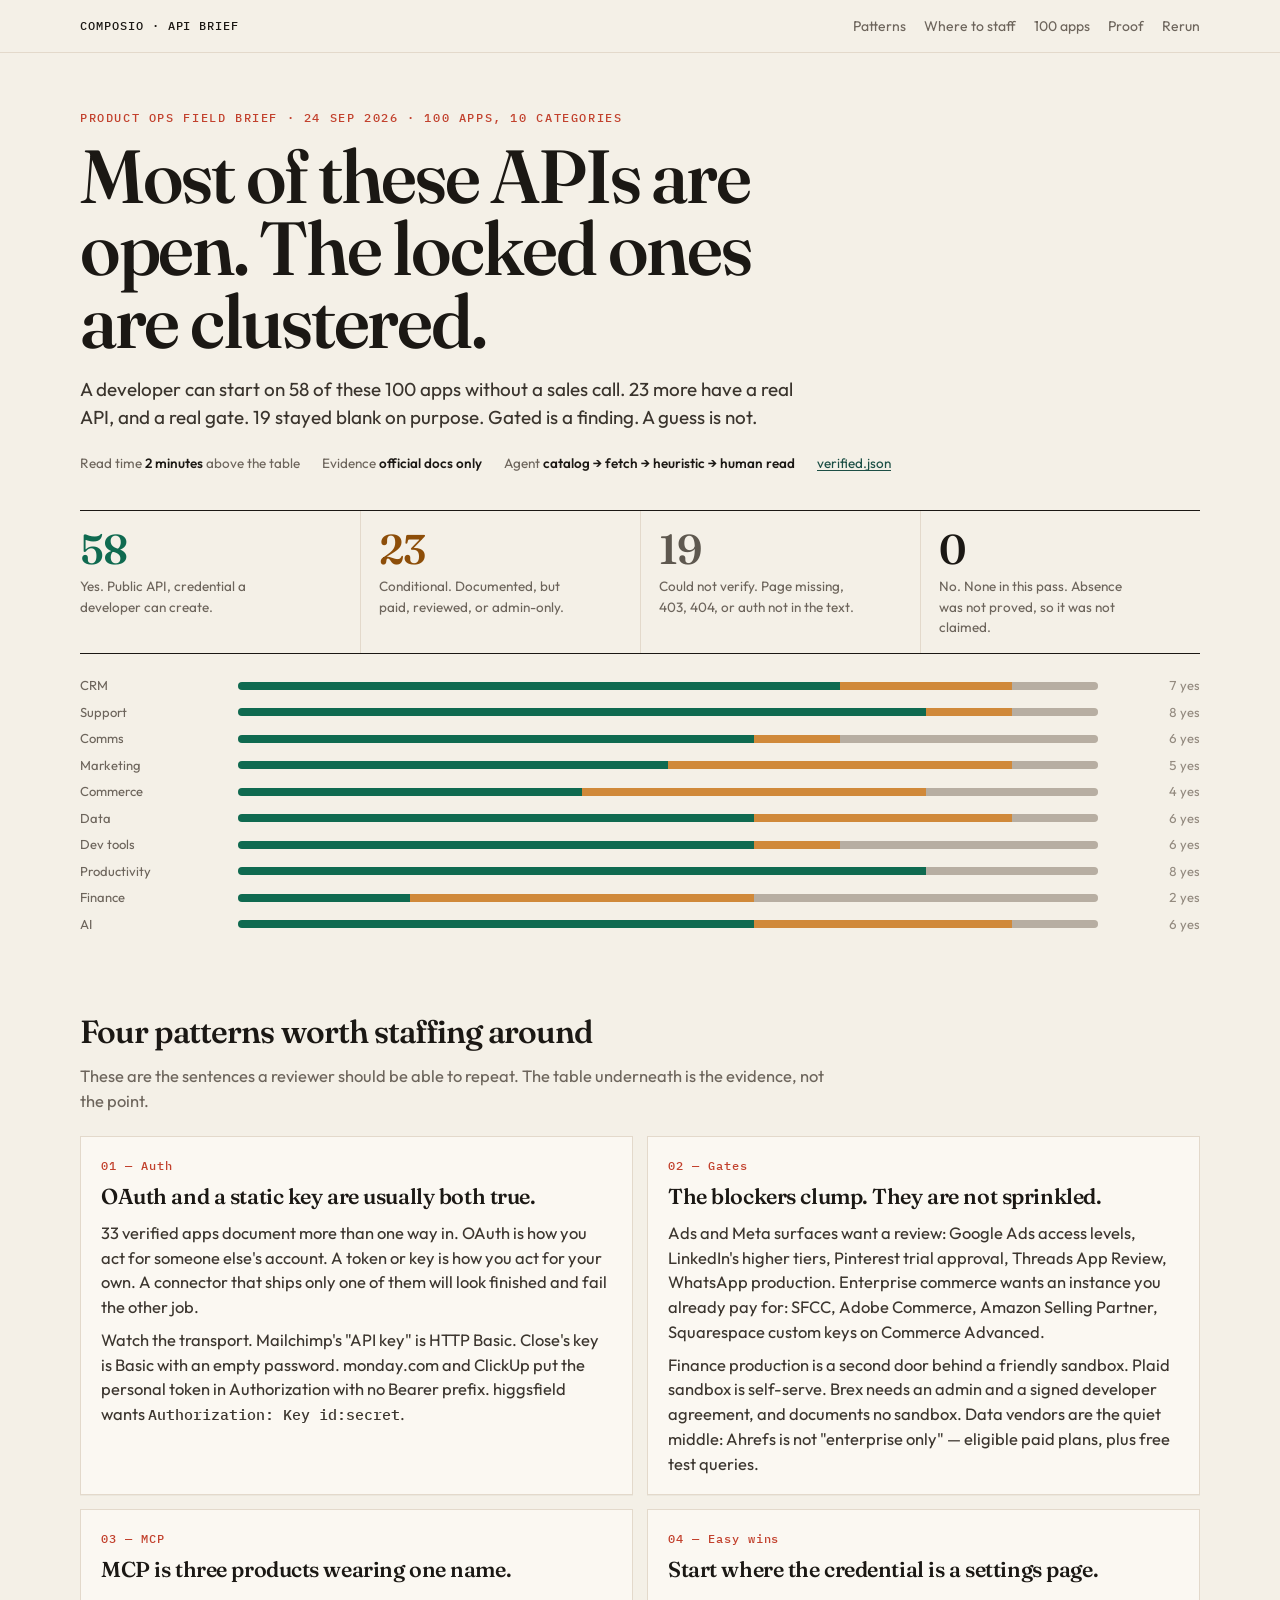
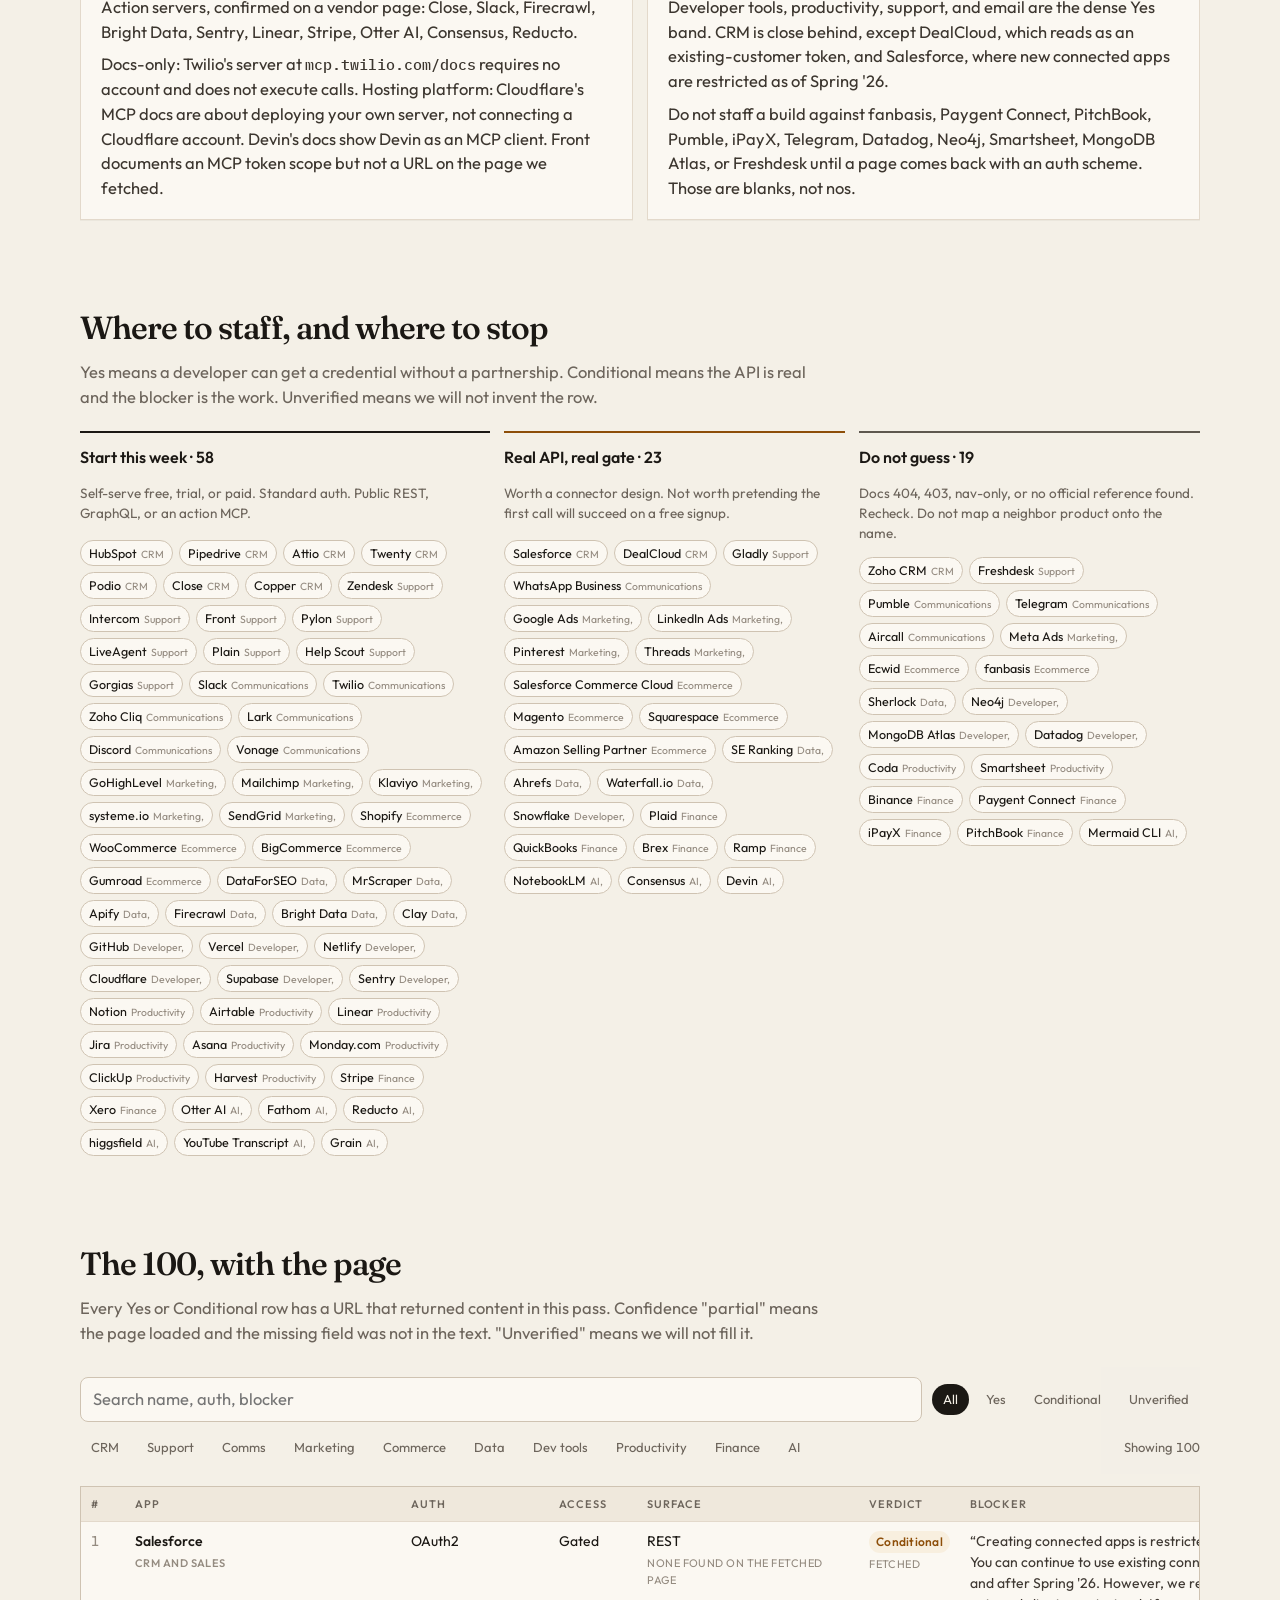
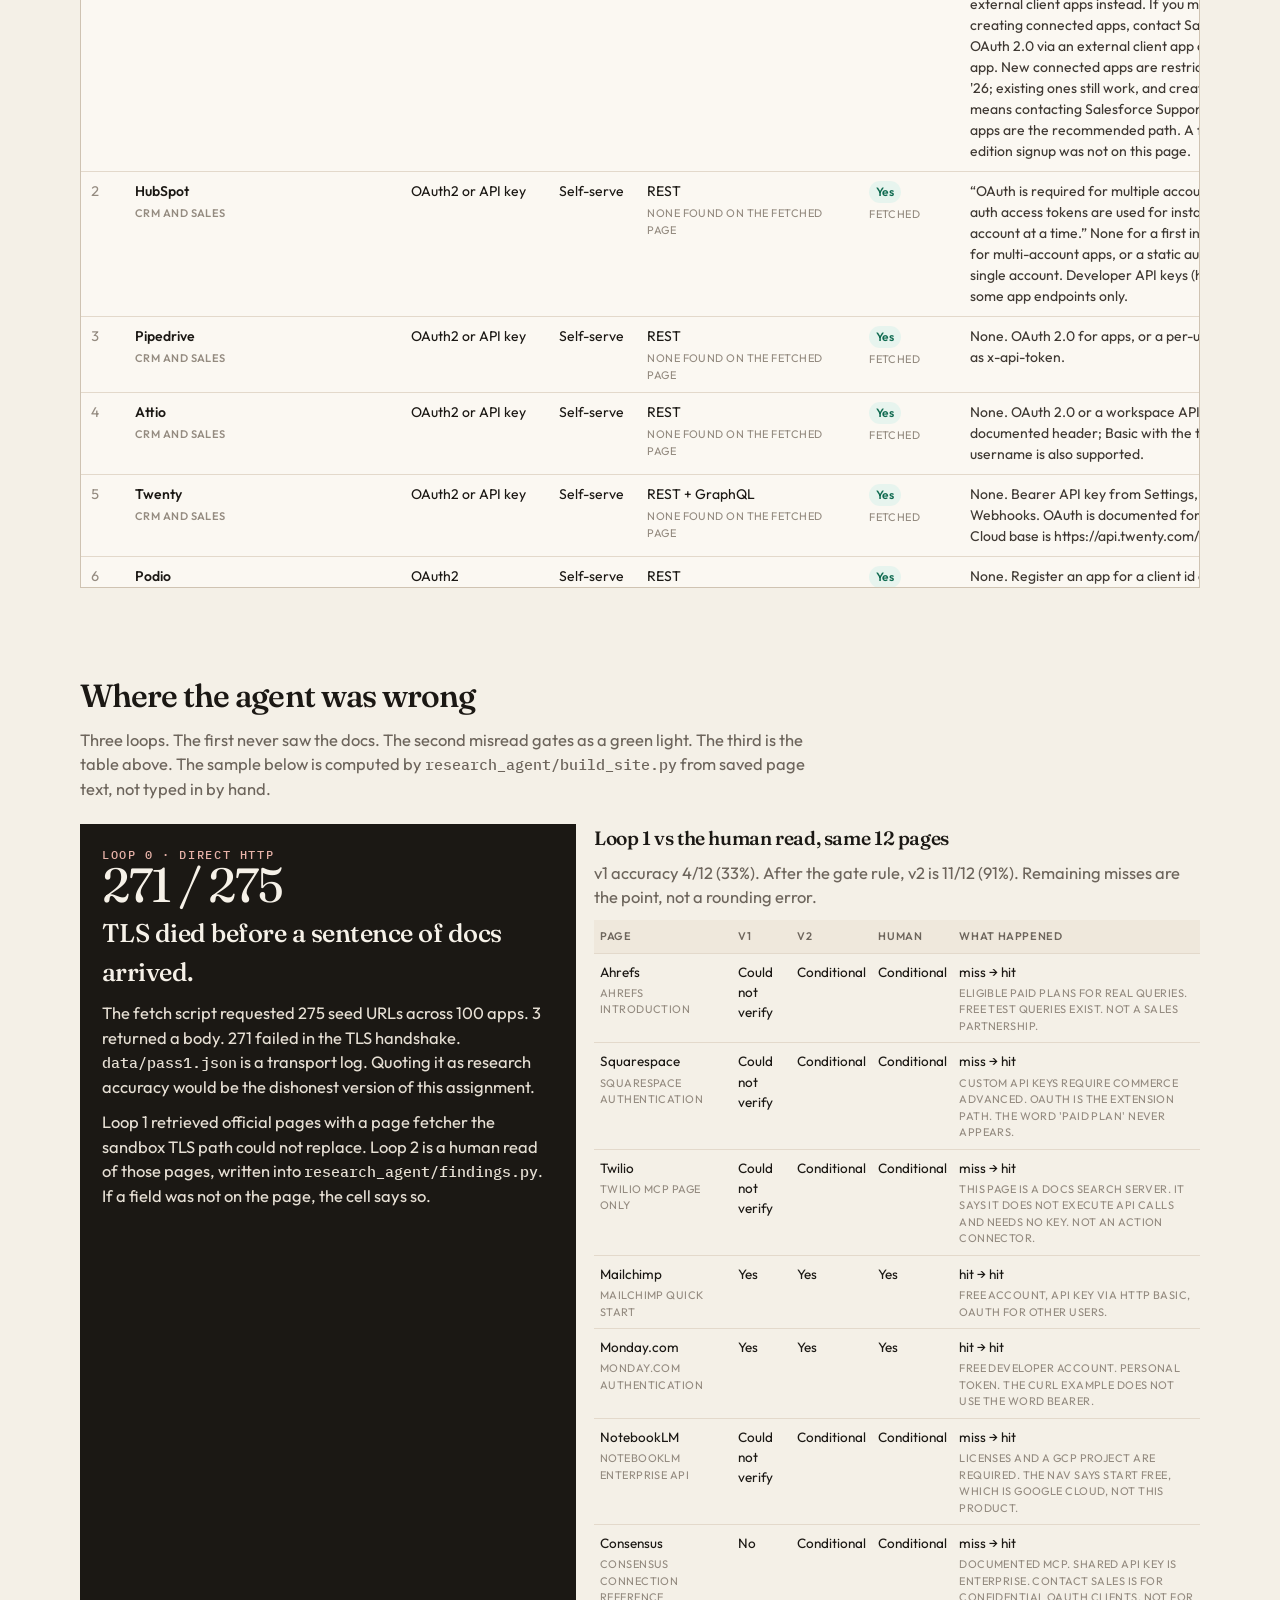
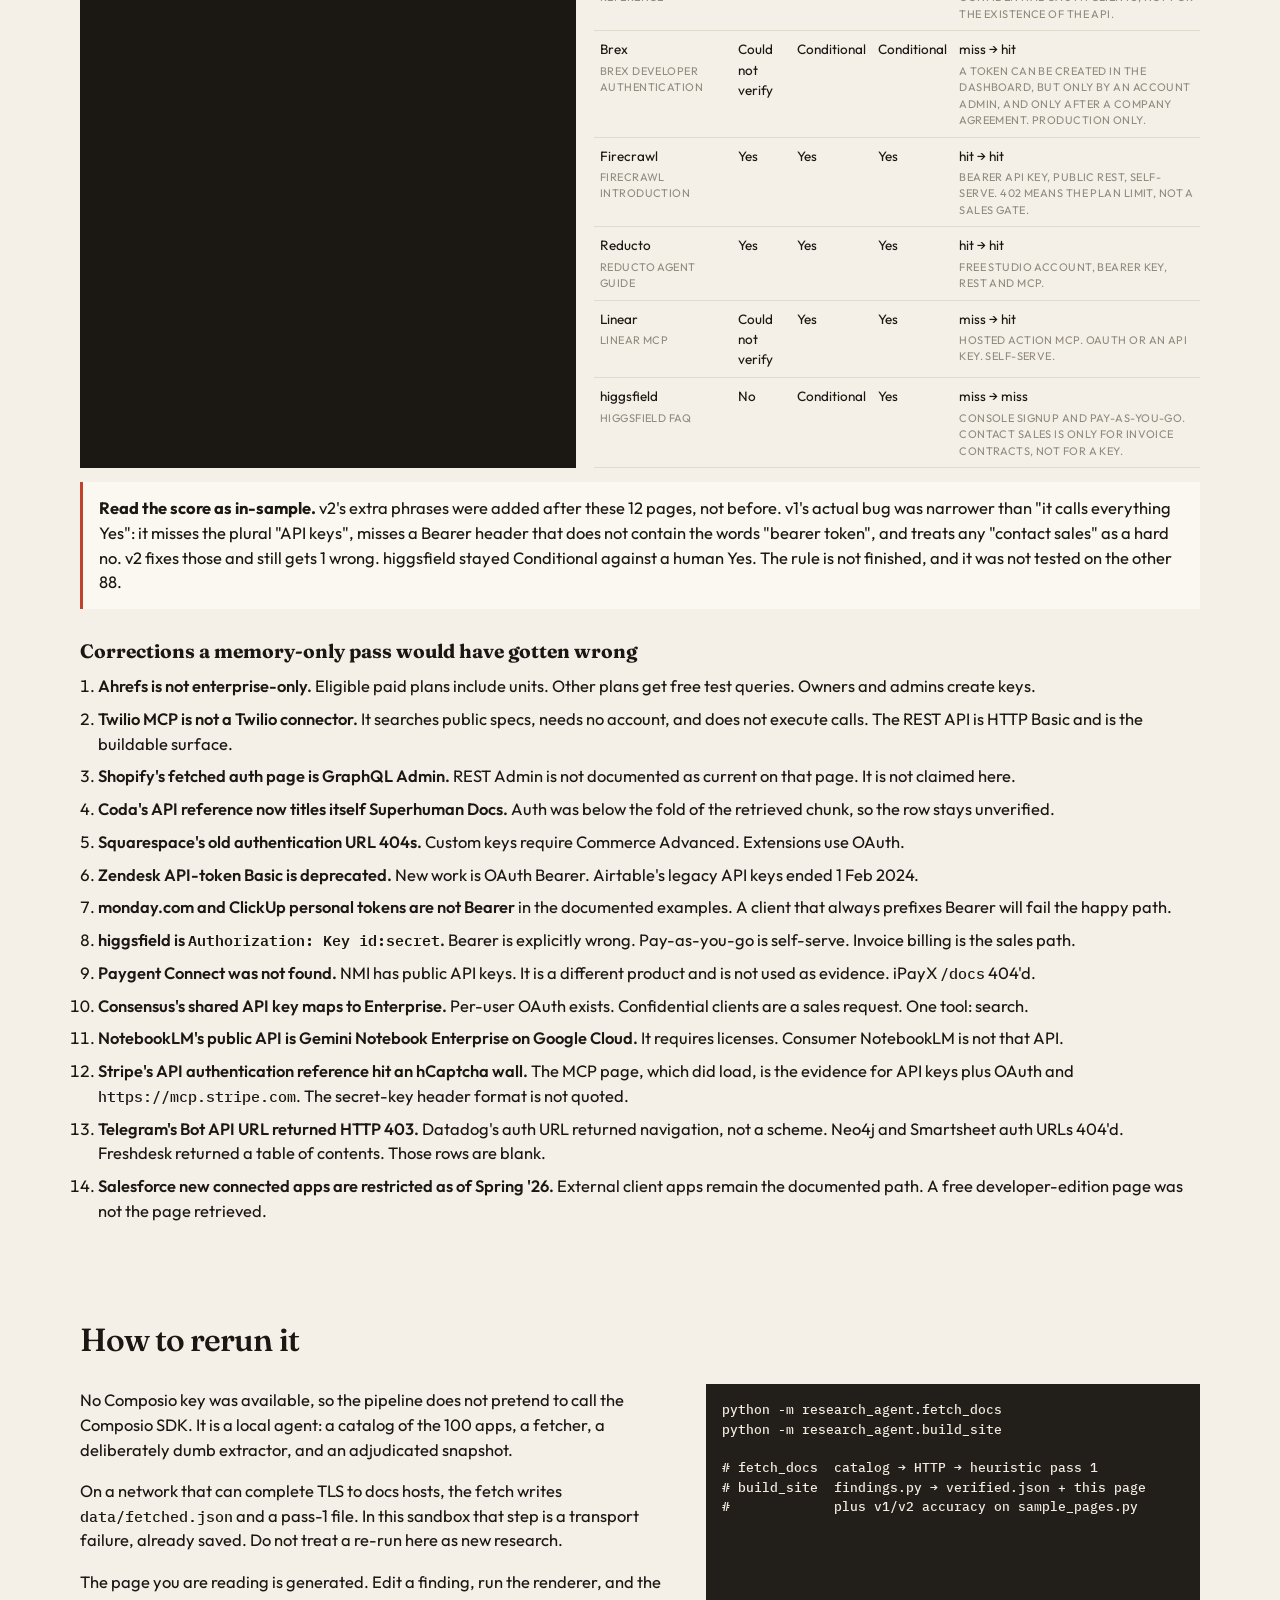
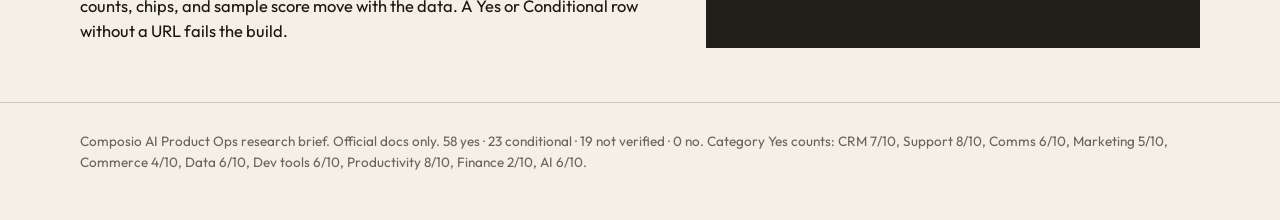
==== commit 1167c055: "Point Salesforce at the current OAuth page. The atlas URL redirects. The live page restricts new con" ====
--- a/web/index.html
+++ b/web/index.html
@@ -461,7 +461,7 @@
           </tr>
         </thead>
         <tbody id="rows">
-          <tr id="row-1" data-v="Conditional" data-c="crm" data-k="fetched" data-q="salesforce oauth2 oauth via an external client app or connected app. as of spring &#x27;26, new connected apps can only be created through the api. a salesforce org is required; a free developer-edition path was not on this page."><td class="num">1</td><td class="name">Salesforce<span class="conf">CRM and Sales</span></td><td>OAuth2</td><td>Gated</td><td>REST<span class="conf">None found on the fetched page</span></td><td><span class="tag cond">Conditional</span><span class="conf">fetched</span></td><td class="blocker">OAuth via an external client app or connected app. As of Spring &#x27;26, new connected apps can only be created through the API. A Salesforce org is required; a free developer-edition path was not on this page.</td><td><a href="https://developer.salesforce.com/docs/atlas.en-us.api_rest.meta/api_rest/intro_oauth_and_connected_apps.html" target="_blank" rel="noopener">Source</a></td></tr><tr id="row-2" data-v="Yes" data-c="crm" data-k="fetched" data-q="hubspot oauth2 or api key none for a first integration. oauth for multi-account apps, or a static auth token for a single account. developer api keys (hapikey) cover some app endpoints only."><td class="num">2</td><td class="name">HubSpot<span class="conf">CRM and Sales</span></td><td>OAuth2 or API key</td><td>Self-serve</td><td>REST<span class="conf">None found on the fetched page</span></td><td><span class="tag yes">Yes</span><span class="conf">fetched</span></td><td class="blocker"><q>OAuth is required for multiple accounts, while static auth access tokens are used for installing in a single account at a time.</q> None for a first integration. OAuth for multi-account apps, or a static auth token for a single account. Developer API keys (hapikey) cover some app endpoints only.</td><td><a href="https://developers.hubspot.com/docs/apps/developer-platform/build-apps/authentication/overview" target="_blank" rel="noopener">Source</a></td></tr><tr id="row-3" data-v="Yes" data-c="crm" data-k="fetched" data-q="pipedrive oauth2 or api key none. oauth 2.0 for apps, or a per-user api token sent as x-api-token."><td class="num">3</td><td class="name">Pipedrive<span class="conf">CRM and Sales</span></td><td>OAuth2 or API key</td><td>Self-serve</td><td>REST<span class="conf">None found on the fetched page</span></td><td><span class="tag yes">Yes</span><span class="conf">fetched</span></td><td class="blocker">None. OAuth 2.0 for apps, or a per-user API token sent as x-api-token.</td><td><a href="https://pipedrive.readme.io/docs/core-api-concepts-authentication" target="_blank" rel="noopener">Source</a></td></tr><tr id="row-4" data-v="Yes" data-c="crm" data-k="fetched" data-q="attio oauth2 or api key none. oauth 2.0 or a workspace api key. bearer is the documented header; basic with the token as the username is also supported."><td class="num">4</td><td class="name">Attio<span class="conf">CRM and Sales</span></td><td>OAuth2 or API key</td><td>Self-serve</td><td>REST<span class="conf">None found on the fetched page</span></td><td><span class="tag yes">Yes</span><span class="conf">fetched</span></td><td class="blocker">None. OAuth 2.0 or a workspace API key. Bearer is the documented header; Basic with the token as the username is also supported.</td><td><a href="https://docs.attio.com/rest-api/guides/authentication" target="_blank" rel="noopener">Source</a></td></tr><tr id="row-5" data-v="Yes" data-c="crm" data-k="fetched" data-q="twenty oauth2 or api key none. bearer api key from settings, api and webhooks. oauth is documented for external apps. cloud base is https://api.twenty.com/."><td class="num">5</td><td class="name">Twenty<span class="conf">CRM and Sales</span></td><td>OAuth2 or API key</td><td>Self-serve</td><td>REST + GraphQL<span class="conf">None found on the fetched page</span></td><td><span class="tag yes">Yes</span><span class="conf">fetched</span></td><td class="blocker">None. Bearer API key from Settings, API and Webhooks. OAuth is documented for external apps. Cloud base is https://api.twenty.com/.</td><td><a href="https://docs.twenty.com/developers/extend/api" target="_blank" rel="noopener">Source</a></td></tr><tr id="row-6" data-v="Yes" data-c="crm" data-k="fetched" data-q="podio oauth2 none. register an app for a client id and secret. requests use authorization: oauth2 access_token."><td class="num">6</td><td class="name">Podio<span class="conf">CRM and Sales</span></td><td>OAuth2</td><td>Self-serve</td><td>REST<span class="conf">None found on the fetched page</span></td><td><span class="tag yes">Yes</span><span class="conf">fetched</span></td><td class="blocker">None. Register an app for a client id and secret. Requests use Authorization: OAuth2 ACCESS_TOKEN.</td><td><a href="https://developers.podio.com/authentication" target="_blank" rel="noopener">Source</a></td></tr><tr id="row-7" data-v="Could not verify" data-c="crm" data-k="partial" data-q="zoho crm oauth2 the official v8 page is titled oauth 2.0 overview, but the retrieved chunk was navigation, not the auth body. self-serve signup was not in the retrieved text."><td class="num">7</td><td class="name">Zoho CRM<span class="conf">CRM and Sales</span></td><td>OAuth2</td><td>Could not verify</td><td>Could not verify<span class="conf">Could not verify</span></td><td><span class="tag unk">Could not verify</span><span class="conf">partial</span></td><td class="blocker">The official v8 page is titled OAuth 2.0 overview, but the retrieved chunk was navigation, not the auth body. Self-serve signup was not in the retrieved text.</td><td><a href="https://www.zoho.com/crm/developer/docs/api/v8/oauth-overview.html" target="_blank" rel="noopener">Source</a></td></tr><tr id="row-8" data-v="Yes" data-c="crm" data-k="fetched" data-q="close api key (http basic) or oauth2 none. api key is the basic username with an empty password, or use oauth 2.0. keys are in settings, developer."><td class="num">8</td><td class="name">Close<span class="conf">CRM and Sales</span></td><td>API key (HTTP Basic) or OAuth2</td><td>Self-serve</td><td>REST + MCP<span class="conf">Official action server at https://mcp.close.com/mcp</span></td><td><span class="tag yes">Yes</span><span class="conf">fetched</span></td><td class="blocker">None. API key is the Basic username with an empty password, or use OAuth 2.0. Keys are in Settings, Developer.</td><td><a href="https://developer.close.com/api/overview/api-key-authentication" target="_blank" rel="noopener">Source</a></td></tr><tr id="row-9" data-v="Yes" data-c="crm" data-k="fetched" data-q="copper api key or oauth2 none for a first integration. api key (a token header plus the user email) or oauth 2.0. exact header names were not in the retrieved chunk."><td class="num">9</td><td class="name">Copper<span class="conf">CRM and Sales</span></td><td>API key or OAuth2</td><td>Self-serve</td><td>REST<span class="conf">None found on the fetched page</span></td><td><span class="tag yes">Yes</span><span class="conf">fetched</span></td><td class="blocker">None for a first integration. API key (a token header plus the user email) or OAuth 2.0. Exact header names were not in the retrieved chunk.</td><td><a href="https://developer.copper.com/introduction/authentication.html" target="_blank" rel="noopener">Source</a></td></tr><tr id="row-10" data-v="Conditional" data-c="crm" data-k="fetched" data-q="dealcloud oauth2 (client credentials) token endpoint is client_id plus client_secret, bearer, site-specific base url. a public signup was not on the token page. treat it as an existing-customer api until a signup page is verified."><td class="num">10</td><td class="name">DealCloud<span class="conf">CRM and Sales</span></td><td>OAuth2 (client credentials)</td><td>Gated</td><td>REST<span class="conf">None found on the fetched page</span></td><td><span class="tag cond">Conditional</span><span class="conf">fetched</span></td><td class="blocker">Token endpoint is client_id plus client_secret, Bearer, site-specific base URL. A public signup was not on the token page. Treat it as an existing-customer API until a signup page is verified.</td><td><a href="https://api.docs.dealcloud.com/docs/token" target="_blank" rel="noopener">Source</a></td></tr><tr id="row-11" data-v="Yes" data-c="support" data-k="fetched" data-q="zendesk oauth2 api-token basic auth (email/token:token) is deprecated. new work should use oauth bearer. a verified zendesk user can start; multi-customer apps use global oauth."><td class="num">11</td><td class="name">Zendesk<span class="conf">Support and Helpdesk</span></td><td>OAuth2</td><td>Self-serve</td><td>REST<span class="conf">None found on the fetched page</span></td><td><span class="tag yes">Yes</span><span class="conf">fetched</span></td><td class="blocker">API-token Basic auth (email/token:token) is deprecated. New work should use OAuth Bearer. A verified Zendesk user can start; multi-customer apps use global OAuth.</td><td><a href="https://developer.zendesk.com/api-reference/introduction/security-and-auth/" target="_blank" rel="noopener">Source</a></td></tr><tr id="row-12" data-v="Yes" data-c="support" data-k="fetched" data-q="intercom api key or oauth2 none. private-app access token or public-app oauth, both bearer. apps are created in the developer hub."><td class="num">12</td><td class="name">Intercom<span class="conf">Support and Helpdesk</span></td><td>API key or OAuth2</td><td>Self-serve</td><td>REST<span class="conf">None found on the fetched page</span></td><td><span class="tag yes">Yes</span><span class="conf">fetched</span></td><td class="blocker">None. Private-app access token or public-app OAuth, both Bearer. Apps are created in the Developer Hub.</td><td><a href="https://developers.intercom.com/docs/build-an-integration/learn-more/authentication" target="_blank" rel="noopener">Source</a></td></tr><tr id="row-13" data-v="Could not verify" data-c="support" data-k="partial" data-q="freshdesk not found developers.freshdesk.com/api/ loaded a table of contents only. the authentication section body was not in the retrieved chunk. do not fill this from memory."><td class="num">13</td><td class="name">Freshdesk<span class="conf">Support and Helpdesk</span></td><td>Not found</td><td>Could not verify</td><td>Could not verify<span class="conf">Could not verify</span></td><td><span class="tag unk">Could not verify</span><span class="conf">partial</span></td><td class="blocker">developers.freshdesk.com/api/ loaded a table of contents only. The authentication section body was not in the retrieved chunk. Do not fill this from memory.</td><td><a href="https://developers.freshdesk.com/api/" target="_blank" rel="noopener">Source</a></td></tr><tr id="row-14" data-v="Yes" data-c="support" data-k="fetched" data-q="front api key or oauth2 none for rest. bearer api token, or oauth for public apps."><td class="num">14</td><td class="name">Front<span class="conf">Support and Helpdesk</span></td><td>API key or OAuth2</td><td>Self-serve</td><td>REST<span class="conf">MCP server is a documented token scope; hosted URL was not on this page</span></td><td><span class="tag yes">Yes</span><span class="conf">fetched</span></td><td class="blocker">None for REST. Bearer API token, or OAuth for public apps.</td><td><a href="https://dev.frontapp.com/docs/authentication" target="_blank" rel="noopener">Source</a></td></tr><tr id="row-15" data-v="Yes" data-c="support" data-k="fetched" data-q="pylon oauth2 the fetched page documents mcp, not rest. a rest surface was not verified. plan requirements were not on the page."><td class="num">15</td><td class="name">Pylon<span class="conf">Support and Helpdesk</span></td><td>OAuth2</td><td>Self-serve</td><td>MCP<span class="conf">Official hosted MCP, OAuth per user</span></td><td><span class="tag yes">Yes</span><span class="conf">fetched</span></td><td class="blocker">The fetched page documents MCP, not REST. A REST surface was not verified. Plan requirements were not on the page.</td><td><a href="https://www.usepylon.com/integrations/mcp" target="_blank" rel="noopener">Source</a></td></tr><tr id="row-16" data-v="Yes" data-c="support" data-k="fetched" data-q="liveagent api key an account admin generates the key. send it in the apikey header. base is https://your.ladesk.com/api/v3/."><td class="num">16</td><td class="name">LiveAgent<span class="conf">Support and Helpdesk</span></td><td>API key</td><td>Self-serve</td><td>REST<span class="conf">None found on the fetched page</span></td><td><span class="tag yes">Yes</span><span class="conf">fetched</span></td><td class="blocker">An account admin generates the key. Send it in the apikey header. Base is https://your.ladesk.com/api/v3/.</td><td><a href="https://support.liveagent.com/741982-API-key" target="_blank" rel="noopener">Source</a></td></tr><tr id="row-17" data-v="Yes" data-c="support" data-k="fetched" data-q="plain api key none. machine-user api key as a bearer token."><td class="num">17</td><td class="name">Plain<span class="conf">Support and Helpdesk</span></td><td>API key</td><td>Self-serve</td><td>GraphQL<span class="conf">None found on the fetched page</span></td><td><span class="tag yes">Yes</span><span class="conf">fetched</span></td><td class="blocker">None. Machine-user API key as a Bearer token.</td><td><a href="https://www.plain.com/docs/graphql/authentication" target="_blank" rel="noopener">Source</a></td></tr><tr id="row-18" data-v="Yes" data-c="support" data-k="fetched" data-q="help scout oauth2 none. authorization-code or client-credentials oauth, bearer. create the app under profile, my apps."><td class="num">18</td><td class="name">Help Scout<span class="conf">Support and Helpdesk</span></td><td>OAuth2</td><td>Self-serve</td><td>REST<span class="conf">None found on the fetched page</span></td><td><span class="tag yes">Yes</span><span class="conf">fetched</span></td><td class="blocker">None. Authorization-code or client-credentials OAuth, Bearer. Create the app under Profile, My apps.</td><td><a href="https://developer.helpscout.com/mailbox-api/overview/authentication/" target="_blank" rel="noopener">Source</a></td></tr><tr id="row-19" data-v="Yes" data-c="support" data-k="fetched" data-q="gorgias api key or oauth2 none. private-app api key (email as username) or oauth2 for public apps."><td class="num">19</td><td class="name">Gorgias<span class="conf">Support and Helpdesk</span></td><td>API key or OAuth2</td><td>Self-serve</td><td>REST<span class="conf">None found on the fetched page</span></td><td><span class="tag yes">Yes</span><span class="conf">fetched</span></td><td class="blocker">None. Private-app API key (email as username) or OAuth2 for public apps.</td><td><a href="https://developers.gorgias.com/reference/authentication" target="_blank" rel="noopener">Source</a></td></tr><tr id="row-20" data-v="Conditional" data-c="support" data-k="partial" data-q="gladly api key rest is at {org}.gladly.com. an api user permission and an api token are required. the authentication section was cut off, so the header scheme was not verified. this is an existing-org credential, not a public sandbox."><td class="num">20</td><td class="name">Gladly<span class="conf">Support and Helpdesk</span></td><td>API key</td><td>Gated</td><td>REST<span class="conf">Could not verify</span></td><td><span class="tag cond">Conditional</span><span class="conf">partial</span></td><td class="blocker">REST is at {org}.gladly.com. An API User permission and an API token are required. The authentication section was cut off, so the header scheme was not verified. This is an existing-org credential, not a public sandbox.</td><td><a href="https://developer.gladly.com/rest/" target="_blank" rel="noopener">Source</a></td></tr><tr id="row-21" data-v="Yes" data-c="comms" data-k="fetched" data-q="slack oauth2 app creation is self-serve. public distribution needs slack app review. the mcp server does not support dynamic client registration. workspace admins approve mcp clients."><td class="num">21</td><td class="name">Slack<span class="conf">Communications and Messaging</span></td><td>OAuth2</td><td>Self-serve</td><td>REST + MCP<span class="conf">Official action server at https://mcp.slack.com/mcp</span></td><td><span class="tag yes">Yes</span><span class="conf">fetched</span></td><td class="blocker"><q>All requests should be sent to https://mcp.slack.com/mcp. We do not support SSE-based connections or Dynamic Client Registration at this time.</q> App creation is self-serve. Public distribution needs Slack app review. The MCP server does not support dynamic client registration. Workspace admins approve MCP clients.</td><td><a href="https://docs.slack.dev/ai/slack-mcp-server/" target="_blank" rel="noopener">Source</a></td></tr><tr id="row-22" data-v="Yes" data-c="comms" data-k="fetched" data-q="twilio basic (api key) rest is the buildable surface: http basic with an api key sid and secret, or account sid and auth token. the hosted mcp at mcp.twilio.com/docs requires no account and only searches public specs."><td class="num">22</td><td class="name">Twilio<span class="conf">Communications and Messaging</span></td><td>Basic (API key)</td><td>Self-serve</td><td>REST<span class="conf">Official, but docs-only: it does not execute API calls</span></td><td><span class="tag yes">Yes</span><span class="conf">fetched</span></td><td class="blocker">REST is the buildable surface: HTTP Basic with an API key SID and secret, or Account SID and Auth Token. The hosted MCP at mcp.twilio.com/docs requires no account and only searches public specs.</td><td><a href="https://www.twilio.com/docs/usage/requests-to-twilio" target="_blank" rel="noopener">Source</a></td></tr><tr id="row-23" data-v="Yes" data-c="comms" data-k="fetched" data-q="zoho cliq oauth2 none. register the client at accounts.zoho.com/developerconsole. hosts differ by data center."><td class="num">23</td><td class="name">Zoho Cliq<span class="conf">Communications and Messaging</span></td><td>OAuth2</td><td>Self-serve</td><td>REST<span class="conf">None found on the fetched page</span></td><td><span class="tag yes">Yes</span><span class="conf">fetched</span></td><td class="blocker">None. Register the client at accounts.zoho.com/developerconsole. Hosts differ by data center.</td><td><a href="https://www.zoho.com/cliq/help/restapi/v2/" target="_blank" rel="noopener">Source</a></td></tr><tr id="row-24" data-v="Yes" data-c="comms" data-k="fetched" data-q="lark app secret (tenant token) or oauth2 none for a custom app. exchange app_id and app_secret for a tenant_access_token. user oauth is also in the docs nav."><td class="num">24</td><td class="name">Lark<span class="conf">Communications and Messaging</span></td><td>App secret (tenant token) or OAuth2</td><td>Self-serve</td><td>REST<span class="conf">None found on the fetched page</span></td><td><span class="tag yes">Yes</span><span class="conf">fetched</span></td><td class="blocker">None for a custom app. Exchange app_id and app_secret for a tenant_access_token. User OAuth is also in the docs nav.</td><td><a href="https://open.larksuite.com/document/server-docs/getting-started/api-access-token/auth-v3/tenant_access_token_internal" target="_blank" rel="noopener">Source</a></td></tr><tr id="row-25" data-v="Could not verify" data-c="comms" data-k="unverified" data-q="pumble not found no first-party developer reference returned content in this pass. do not use third-party connector descriptions as evidence."><td class="num">25</td><td class="name">Pumble<span class="conf">Communications and Messaging</span></td><td>Not found</td><td>Could not verify</td><td>Could not verify<span class="conf">Could not verify</span></td><td><span class="tag unk">Could not verify</span><span class="conf">unverified</span></td><td class="blocker">No first-party developer reference returned content in this pass. Do not use third-party connector descriptions as evidence.</td><td>—</td></tr><tr id="row-26" data-v="Yes" data-c="comms" data-k="fetched" data-q="discord bot token creating an app and a bot token is self-serve in the developer portal. privileged intents need discord verification before wide use."><td class="num">26</td><td class="name">Discord<span class="conf">Communications and Messaging</span></td><td>Bot token</td><td>Self-serve</td><td>REST<span class="conf">None found on the fetched page</span></td><td><span class="tag yes">Yes</span><span class="conf">fetched</span></td><td class="blocker">Creating an app and a bot token is self-serve in the developer portal. Privileged intents need Discord verification before wide use.</td><td><a href="https://docs.discord.com/developers/quick-start/getting-started" target="_blank" rel="noopener">Source</a></td></tr><tr id="row-27" data-v="Could not verify" data-c="comms" data-k="unverified" data-q="telegram not found https://core.telegram.org/bots/api returned http 403 to the retrieval tool. not verified in this pass."><td class="num">27</td><td class="name">Telegram<span class="conf">Communications and Messaging</span></td><td>Not found</td><td>Could not verify</td><td>Could not verify<span class="conf">Could not verify</span></td><td><span class="tag unk">Could not verify</span><span class="conf">unverified</span></td><td class="blocker">https://core.telegram.org/bots/api returned HTTP 403 to the retrieval tool. Not verified in this pass.</td><td><a href="https://core.telegram.org/bots/api" target="_blank" rel="noopener">Source</a></td></tr><tr id="row-28" data-v="Conditional" data-c="comms" data-k="partial" data-q="whatsapp business access token a meta developer app and a temporary token are documented. the fetched page was cut off before the permanent system-user token steps, so production business verification was not confirmed here."><td class="num">28</td><td class="name">WhatsApp Business<span class="conf">Communications and Messaging</span></td><td>Access token</td><td>Self-serve to start, gated for production</td><td>REST<span class="conf">None found on the fetched page</span></td><td><span class="tag cond">Conditional</span><span class="conf">partial</span></td><td class="blocker">A Meta developer app and a temporary token are documented. The fetched page was cut off before the permanent system-user token steps, so production business verification was not confirmed here.</td><td><a href="https://developers.facebook.com/documentation/business-messaging/whatsapp/get-started" target="_blank" rel="noopener">Source</a></td></tr><tr id="row-29" data-v="Could not verify" data-c="comms" data-k="partial" data-q="aircall not found the auth tutorial url redirected to the introduction. rest and webhooks are documented. the auth scheme was not on that page, so no verdict."><td class="num">29</td><td class="name">Aircall<span class="conf">Communications and Messaging</span></td><td>Not found</td><td>Could not verify</td><td>REST<span class="conf">Marked coming soon on the intro page</span></td><td><span class="tag unk">Could not verify</span><span class="conf">partial</span></td><td class="blocker">The auth tutorial URL redirected to the introduction. REST and webhooks are documented. The auth scheme was not on that page, so no verdict.</td><td><a href="https://developer.aircall.io/docs/introduction" target="_blank" rel="noopener">Source</a></td></tr><tr id="row-30" data-v="Yes" data-c="comms" data-k="fetched" data-q="vonage api key (basic) or jwt none. api key and secret (basic) and/or jwt, depending on the product. credentials come from the dashboard."><td class="num">30</td><td class="name">Vonage<span class="conf">Communications and Messaging</span></td><td>API key (Basic) or JWT</td><td>Self-serve</td><td>REST<span class="conf">None found on the fetched page</span></td><td><span class="tag yes">Yes</span><span class="conf">fetched</span></td><td class="blocker">None. API key and secret (Basic) and/or JWT, depending on the product. Credentials come from the dashboard.</td><td><a href="https://developer.vonage.com/en/getting-started/concepts/authentication" target="_blank" rel="noopener">Source</a></td></tr><tr id="row-31" data-v="Conditional" data-c="marketing" data-k="partial" data-q="google ads developer token (oauth page not retrieved) a developer token and access level are required. basic and standard access need an application and brand verification. the oauth overview itself was not the page that loaded."><td class="num">31</td><td class="name">Google Ads<span class="conf">Marketing, Ads, Email and Social</span></td><td>Developer token (OAuth page not retrieved)</td><td>Gated</td><td>REST<span class="conf">None found on the fetched page</span></td><td><span class="tag cond">Conditional</span><span class="conf">partial</span></td><td class="blocker">A developer token and access level are required. Basic and Standard access need an application and brand verification. The OAuth overview itself was not the page that loaded.</td><td><a href="https://developers.google.com/google-ads/api/docs/api-policy/developer-token" target="_blank" rel="noopener">Source</a></td></tr><tr id="row-32" data-v="Could not verify" data-c="marketing" data-k="partial" data-q="meta ads not found the marketing api overview confirms a public api for campaigns, ad sets, and ads. auth and app review were not on that page. do not copy the whatsapp token flow across."><td class="num">32</td><td class="name">Meta Ads<span class="conf">Marketing, Ads, Email and Social</span></td><td>Not found</td><td>Could not verify</td><td>REST<span class="conf">None found on the fetched page</span></td><td><span class="tag unk">Could not verify</span><span class="conf">partial</span></td><td class="blocker"><q>Use the Marketing API to automate advertising across Meta technologies.</q> The Marketing API overview confirms a public API for campaigns, ad sets, and ads. Auth and app review were not on that page. Do not copy the WhatsApp token flow across.</td><td><a href="https://developers.facebook.com/documentation/ads-commerce/marketing-api/overview" target="_blank" rel="noopener">Source</a></td></tr><tr id="row-33" data-v="Conditional" data-c="marketing" data-k="fetched" data-q="linkedin ads oauth2 oauth 2.0 with rw_ads. a development tier can start; higher access is an application, not a self-serve toggle."><td class="num">33</td><td class="name">LinkedIn Ads<span class="conf">Marketing, Ads, Email and Social</span></td><td>OAuth2</td><td>Self-serve to start, gated for production</td><td>REST<span class="conf">None found on the fetched page</span></td><td><span class="tag cond">Conditional</span><span class="conf">fetched</span></td><td class="blocker">OAuth 2.0 with rw_ads. A development tier can start; higher access is an application, not a self-serve toggle.</td><td><a href="https://learn.microsoft.com/en-us/linkedin/marketing/integrations/ads/getting-started" target="_blank" rel="noopener">Source</a></td></tr><tr id="row-34" data-v="Yes" data-c="marketing" data-k="fetched" data-q="gohighlevel oauth2 or private integration token docs show a marketplace app or a private integration, then oauth 2.0 or a private integration token, sent as bearer. plan-tier limits were not on this page."><td class="num">34</td><td class="name">GoHighLevel<span class="conf">Marketing, Ads, Email and Social</span></td><td>OAuth2 or private integration token</td><td>Self-serve</td><td>REST<span class="conf">None found on the fetched page</span></td><td><span class="tag yes">Yes</span><span class="conf">fetched</span></td><td class="blocker"><q>Choose Integration Type — Marketplace app or Private integration. Set Up Authentication — OAuth 2.0 or Private Integration Token.</q> Docs show a marketplace app or a private integration, then OAuth 2.0 or a private integration token, sent as Bearer. Plan-tier limits were not on this page.</td><td><a href="https://marketplace.gohighlevel.com/docs/" target="_blank" rel="noopener">Source</a></td></tr><tr id="row-35" data-v="Yes" data-c="marketing" data-k="fetched" data-q="mailchimp api key (http basic) or oauth2 none. create an account, generate a key, call the api as http basic anystring:apikey. oauth 2 is the path for other people&#x27;s accounts."><td class="num">35</td><td class="name">Mailchimp<span class="conf">Marketing, Ads, Email and Social</span></td><td>API key (HTTP Basic) or OAuth2</td><td>Self-serve</td><td>REST<span class="conf">None found on the fetched page</span></td><td><span class="tag yes">Yes</span><span class="conf">fetched</span></td><td class="blocker"><q>The simplest way to authenticate a request to the Marketing API is using an API key.</q> None. Create an account, generate a key, call the API as HTTP Basic anystring:apikey. OAuth 2 is the path for other people&#x27;s accounts.</td><td><a href="https://mailchimp.com/developer/marketing/guides/quick-start/" target="_blank" rel="noopener">Source</a></td></tr><tr id="row-36" data-v="Yes" data-c="marketing" data-k="fetched" data-q="klaviyo api key or oauth2 none. private key in authorization: klaviyo-api-key, or oauth for partners. keys require owner, admin, or manager."><td class="num">36</td><td class="name">Klaviyo<span class="conf">Marketing, Ads, Email and Social</span></td><td>API key or OAuth2</td><td>Self-serve</td><td>REST<span class="conf">None found on the fetched page</span></td><td><span class="tag yes">Yes</span><span class="conf">fetched</span></td><td class="blocker">None. Private key in Authorization: Klaviyo-API-Key, or OAuth for partners. Keys require Owner, Admin, or Manager.</td><td><a href="https://developers.klaviyo.com/en/docs/authenticate_" target="_blank" rel="noopener">Source</a></td></tr><tr id="row-37" data-v="Yes" data-c="marketing" data-k="fetched" data-q="systeme.io api key none. send x-api-key from the profile public api keys page."><td class="num">37</td><td class="name">systeme.io<span class="conf">Marketing, Ads, Email and Social</span></td><td>API key</td><td>Self-serve</td><td>REST<span class="conf">None found on the fetched page</span></td><td><span class="tag yes">Yes</span><span class="conf">fetched</span></td><td class="blocker">None. Send X-API-Key from the profile Public API keys page.</td><td><a href="https://developer.systeme.io/reference/api" target="_blank" rel="noopener">Source</a></td></tr><tr id="row-38" data-v="Conditional" data-c="marketing" data-k="fetched" data-q="pinterest oauth2 trial access waits on app review. sandbox comes after approval, not before."><td class="num">38</td><td class="name">Pinterest<span class="conf">Marketing, Ads, Email and Social</span></td><td>OAuth2</td><td>Gated</td><td>REST<span class="conf">None found on the fetched page</span></td><td><span class="tag cond">Conditional</span><span class="conf">fetched</span></td><td class="blocker">Trial access waits on app review. Sandbox comes after approval, not before.</td><td><a href="https://developers.pinterest.com/docs/getting-started/connect-app/" target="_blank" rel="noopener">Source</a></td></tr><tr id="row-39" data-v="Conditional" data-c="marketing" data-k="fetched" data-q="threads oauth2 threads testers can grant permissions immediately. users without an app role require app review, and the app must be published."><td class="num">39</td><td class="name">Threads<span class="conf">Marketing, Ads, Email and Social</span></td><td>OAuth2</td><td>Self-serve to start, gated for production</td><td>REST<span class="conf">None found on the fetched page</span></td><td><span class="tag cond">Conditional</span><span class="conf">fetched</span></td><td class="blocker"><q>Threads testers can grant your app these permissions at any time. In order for app users without a role on your app to be able to grant your app these permissions, each permission must first be approved through the App Review process.</q> Threads testers can grant permissions immediately. Users without an app role require App Review, and the app must be published.</td><td><a href="https://developers.facebook.com/documentation/threads/get-started" target="_blank" rel="noopener">Source</a></td></tr><tr id="row-40" data-v="Yes" data-c="marketing" data-k="fetched" data-q="sendgrid api key none. authorization: bearer with a key from the sendgrid account settings."><td class="num">40</td><td class="name">SendGrid<span class="conf">Marketing, Ads, Email and Social</span></td><td>API key</td><td>Self-serve</td><td>REST<span class="conf">Indexed by the Twilio docs MCP; that server does not send email</span></td><td><span class="tag yes">Yes</span><span class="conf">fetched</span></td><td class="blocker"><q>To use an API key, include an Authorization header with the value Bearer &lt;YOUR_API_KEY_HERE&gt; in your request.</q> None. Authorization: Bearer with a key from the SendGrid account settings.</td><td><a href="https://www.twilio.com/docs/sendgrid/api-reference/how-to-use-the-sendgrid-v3-api/authentication" target="_blank" rel="noopener">Source</a></td></tr><tr id="row-41" data-v="Yes" data-c="ecom" data-k="fetched" data-q="shopify oauth2 dev stores and the cli are self-serve. token exchange, auth code, or client credentials; send x-shopify-access-token. this page does not document rest admin as a current surface. app store listing is a separate review."><td class="num">41</td><td class="name">Shopify<span class="conf">Ecommerce</span></td><td>OAuth2</td><td>Self-serve</td><td>GraphQL<span class="conf">None found on the fetched page</span></td><td><span class="tag yes">Yes</span><span class="conf">fetched</span></td><td class="blocker">Dev stores and the CLI are self-serve. Token exchange, auth code, or client credentials; send X-Shopify-Access-Token. This page does not document REST Admin as a current surface. App Store listing is a separate review.</td><td><a href="https://shopify.dev/docs/apps/build/authentication-authorization" target="_blank" rel="noopener">Source</a></td></tr><tr id="row-42" data-v="Yes" data-c="ecom" data-k="fetched" data-q="woocommerce api key (http basic) you need a wordpress site with woocommerce. consumer key and secret use basic auth. keys are created under woocommerce, settings, advanced, rest api."><td class="num">42</td><td class="name">WooCommerce<span class="conf">Ecommerce</span></td><td>API key (HTTP Basic)</td><td>Self-serve</td><td>REST<span class="conf">None found on the fetched page</span></td><td><span class="tag yes">Yes</span><span class="conf">fetched</span></td><td class="blocker">You need a WordPress site with WooCommerce. Consumer key and secret use Basic auth. Keys are created under WooCommerce, Settings, Advanced, REST API.</td><td><a href="https://developer.woocommerce.com/docs/apis/rest-api/" target="_blank" rel="noopener">Source</a></td></tr><tr id="row-43" data-v="Yes" data-c="ecom" data-k="fetched" data-q="bigcommerce oauth2 none for a store you control. create api-account credentials in the control panel. static store access tokens and oauth app credentials are both documented."><td class="num">43</td><td class="name">BigCommerce<span class="conf">Ecommerce</span></td><td>OAuth2</td><td>Self-serve</td><td>REST + GraphQL<span class="conf">None found on the fetched page</span></td><td><span class="tag yes">Yes</span><span class="conf">fetched</span></td><td class="blocker">None for a store you control. Create API-account credentials in the control panel. Static store access tokens and OAuth app credentials are both documented.</td><td><a href="https://docs.bigcommerce.com/developer/docs/overview/api-fundamentals/api-accounts" target="_blank" rel="noopener">Source</a></td></tr><tr id="row-44" data-v="Conditional" data-c="ecom" data-k="fetched" data-q="salesforce commerce cloud oauth2 scapi uses oauth 2.1 scopes. shopper apis go through slas; admin apis need an account manager api client. a b2c commerce instance is required."><td class="num">44</td><td class="name">Salesforce Commerce Cloud<span class="conf">Ecommerce</span></td><td>OAuth2</td><td>Gated</td><td>REST<span class="conf">None found on the fetched page</span></td><td><span class="tag cond">Conditional</span><span class="conf">fetched</span></td><td class="blocker">SCAPI uses OAuth 2.1 scopes. Shopper APIs go through SLAS; Admin APIs need an Account Manager API client. A B2C Commerce instance is required.</td><td><a href="https://developer.salesforce.com/docs/commerce/commerce-api/guide/authorization.html" target="_blank" rel="noopener">Source</a></td></tr><tr id="row-45" data-v="Conditional" data-c="ecom" data-k="fetched" data-q="magento token or oauth2 admin token, integration token, or third-party oauth. you need a commerce instance. open source can be self-hosted; adobe&#x27;s hosted product is not a free signup. paas and saas ims differ."><td class="num">45</td><td class="name">Magento<span class="conf">Ecommerce</span></td><td>Token or OAuth2</td><td>Gated</td><td>REST<span class="conf">None found on the fetched page</span></td><td><span class="tag cond">Conditional</span><span class="conf">fetched</span></td><td class="blocker">Admin token, integration token, or third-party OAuth. You need a Commerce instance. Open Source can be self-hosted; Adobe&#x27;s hosted product is not a free signup. PaaS and SaaS IMS differ.</td><td><a href="https://developer.adobe.com/commerce/webapi/get-started/authentication/" target="_blank" rel="noopener">Source</a></td></tr><tr id="row-46" data-v="Conditional" data-c="ecom" data-k="fetched" data-q="squarespace api key or oauth2 a custom api key requires the commerce advanced plan. extension developers register an oauth client separately. the old authentication url 404s; use authentication-and-permissions."><td class="num">46</td><td class="name">Squarespace<span class="conf">Ecommerce</span></td><td>API key or OAuth2</td><td>Gated</td><td>REST<span class="conf">None found on the fetched page</span></td><td><span class="tag cond">Conditional</span><span class="conf">fetched</span></td><td class="blocker"><q>With Squarespace&#x27;s Commerce Advanced plan, you can develop a custom application for a Squarespace merchant site.</q> A custom API key requires the Commerce Advanced plan. Extension developers register an OAuth client separately. The old authentication URL 404s; use authentication-and-permissions.</td><td><a href="https://developers.squarespace.com/commerce-apis/authentication-and-permissions" target="_blank" rel="noopener">Source</a></td></tr><tr id="row-47" data-v="Could not verify" data-c="ecom" data-k="partial" data-q="ecwid not found docs.ecwid.com loaded a developer hub (apps, webhooks, orders). the authentication url 404&#x27;d, so the scheme was not verified."><td class="num">47</td><td class="name">Ecwid<span class="conf">Ecommerce</span></td><td>Not found</td><td>Could not verify</td><td>Could not verify<span class="conf">Could not verify</span></td><td><span class="tag unk">Could not verify</span><span class="conf">partial</span></td><td class="blocker">docs.ecwid.com loaded a developer hub (apps, webhooks, orders). The authentication URL 404&#x27;d, so the scheme was not verified.</td><td><a href="https://docs.ecwid.com/" target="_blank" rel="noopener">Source</a></td></tr><tr id="row-48" data-v="Yes" data-c="ecom" data-k="fetched" data-q="gumroad oauth2 none. register an oauth application in settings and generate an access token. license verification is the one endpoint that does not need an oauth app."><td class="num">48</td><td class="name">Gumroad<span class="conf">Ecommerce</span></td><td>OAuth2</td><td>Self-serve</td><td>REST<span class="conf">CLI for agents; hosted MCP not on this page</span></td><td><span class="tag yes">Yes</span><span class="conf">fetched</span></td><td class="blocker"><q>The Gumroad OAuth API is based around REST. To start using the API, you&#x27;ll need to register your OAuth application.</q> None. Register an OAuth application in settings and generate an access token. License verification is the one endpoint that does not need an OAuth app.</td><td><a href="https://gumroad.com/api" target="_blank" rel="noopener">Source</a></td></tr><tr id="row-49" data-v="Conditional" data-c="ecom" data-k="fetched" data-q="amazon selling partner oauth2 (login with amazon) lwa refresh_token or client_credentials, sent as x-amz-access-token. the app must be registered and authorized by a selling partner. sigv4 was not in the fetched chunk."><td class="num">49</td><td class="name">Amazon Selling Partner<span class="conf">Ecommerce</span></td><td>OAuth2 (Login with Amazon)</td><td>Gated</td><td>REST<span class="conf">None found on the fetched page</span></td><td><span class="tag cond">Conditional</span><span class="conf">fetched</span></td><td class="blocker">LWA refresh_token or client_credentials, sent as x-amz-access-token. The app must be registered and authorized by a selling partner. SigV4 was not in the fetched chunk.</td><td><a href="https://developer-docs.amazon.com/sp-api/docs/connecting-to-the-selling-partner-api" target="_blank" rel="noopener">Source</a></td></tr><tr id="row-50" data-v="Could not verify" data-c="ecom" data-k="unverified" data-q="fanbasis not found no official developer-docs url returned content. marketing pages are not evidence of an api. do not build against a guessed host."><td class="num">50</td><td class="name">fanbasis<span class="conf">Ecommerce</span></td><td>Not found</td><td>Could not verify</td><td>Could not verify<span class="conf">Could not verify</span></td><td><span class="tag unk">Could not verify</span><span class="conf">unverified</span></td><td class="blocker">No official developer-docs URL returned content. Marketing pages are not evidence of an API. Do not build against a guessed host.</td><td>—</td></tr><tr id="row-51" data-v="Yes" data-c="data" data-k="fetched" data-q="dataforseo basic (api login and password) none. basic auth with the login and password from the api access tab. free account registration is documented."><td class="num">51</td><td class="name">DataForSEO<span class="conf">Data, SEO and Scraping</span></td><td>Basic (API login and password)</td><td>Self-serve</td><td>REST<span class="conf">None found on the fetched page</span></td><td><span class="tag yes">Yes</span><span class="conf">fetched</span></td><td class="blocker">None. Basic auth with the login and password from the API Access tab. Free account registration is documented.</td><td><a href="https://docs.dataforseo.com/v3/auth/" target="_blank" rel="noopener">Source</a></td></tr><tr id="row-52" data-v="Conditional" data-c="data" data-k="partial" data-q="se ranking api key an active account and an api key are required. the header format is not on the quickstart page. credits and usage tiers are documented; a free tier was not."><td class="num">52</td><td class="name">SE Ranking<span class="conf">Data, SEO and Scraping</span></td><td>API key</td><td>Could not verify</td><td>REST<span class="conf">None found on the fetched page</span></td><td><span class="tag cond">Conditional</span><span class="conf">partial</span></td><td class="blocker"><q>Before making requests, make sure you have an active SE Ranking account and an API key generated from your account.</q> An active account and an API key are required. The header format is not on the quickstart page. Credits and usage tiers are documented; a free tier was not.</td><td><a href="https://seranking.com/api/data/quickstarts/" target="_blank" rel="noopener">Source</a></td></tr><tr id="row-53" data-v="Conditional" data-c="data" data-k="fetched" data-q="ahrefs api key not an enterprise-only black box. eligible paid plans include api units; other plans get a limited set of free test queries. only workspace owners and admins can create keys. header format was not on the introduction page."><td class="num">53</td><td class="name">Ahrefs<span class="conf">Data, SEO and Scraping</span></td><td>API key</td><td>Gated</td><td>REST<span class="conf">None found on the fetched page</span></td><td><span class="tag cond">Conditional</span><span class="conf">fetched</span></td><td class="blocker"><q>Ahrefs API is available on eligible paid plans. On all other plans, you&#x27;ll still have access to a limited set of free test queries.</q> Not an enterprise-only black box. Eligible paid plans include API units; other plans get a limited set of free test queries. Only workspace owners and admins can create keys. Header format was not on the introduction page.</td><td><a href="https://docs.ahrefs.com/en/api/docs/introduction" target="_blank" rel="noopener">Source</a></td></tr><tr id="row-54" data-v="Yes" data-c="data" data-k="fetched" data-q="mrscraper api key none to start. send x-api-token. marketplace endpoints use authorization: bearer with the same token. usage draws on the account plan."><td class="num">54</td><td class="name">MrScraper<span class="conf">Data, SEO and Scraping</span></td><td>API key</td><td>Self-serve</td><td>REST<span class="conf">None found on the fetched page</span></td><td><span class="tag yes">Yes</span><span class="conf">fetched</span></td><td class="blocker"><q>Include your API token in the x-api-token HTTP header on every request.</q> None to start. Send x-api-token. Marketplace endpoints use Authorization: Bearer with the same token. Usage draws on the account plan.</td><td><a href="https://docs.mrscraper.com/docs/api/authentication" target="_blank" rel="noopener">Source</a></td></tr><tr id="row-55" data-v="Yes" data-c="data" data-k="fetched" data-q="apify api key none. bearer token from the apify console integrations page. agents can also pay per run via x402 without an account; that path was documented, not tested."><td class="num">55</td><td class="name">Apify<span class="conf">Data, SEO and Scraping</span></td><td>API key</td><td>Self-serve</td><td>REST<span class="conf">None found on the fetched page</span></td><td><span class="tag yes">Yes</span><span class="conf">fetched</span></td><td class="blocker"><q>Add the token to your request&#x27;s Authorization header as Bearer &lt;token&gt;.</q> None. Bearer token from the Apify Console integrations page. Agents can also pay per run via x402 without an account; that path was documented, not tested.</td><td><a href="https://docs.apify.com/api/v2" target="_blank" rel="noopener">Source</a></td></tr><tr id="row-56" data-v="Yes" data-c="data" data-k="fetched" data-q="firecrawl api key or oauth2 none. rest uses authorization: bearer. mcp can be keyless within daily limits, oauth, or an api key."><td class="num">56</td><td class="name">Firecrawl<span class="conf">Data, SEO and Scraping</span></td><td>API key or OAuth2</td><td>Self-serve</td><td>REST + MCP<span class="conf">Official action server at https://mcp.firecrawl.dev</span></td><td><span class="tag yes">Yes</span><span class="conf">fetched</span></td><td class="blocker"><q>For authentication, it&#x27;s required to include an Authorization header. The header should contain Bearer fc-123456789, where fc-123456789 represents your API Key.</q> None. REST uses Authorization: Bearer. MCP can be keyless within daily limits, OAuth, or an API key.</td><td><a href="https://docs.firecrawl.dev/api-reference/introduction" target="_blank" rel="noopener">Source</a></td></tr><tr id="row-57" data-v="Yes" data-c="data" data-k="fetched" data-q="bright data api key or proxy username/password a default api key is created with the account. extra keys are an admin action. send authorization: bearer. proxy zones also accept username and password."><td class="num">57</td><td class="name">Bright Data<span class="conf">Data, SEO and Scraping</span></td><td>API key or proxy username/password</td><td>Self-serve</td><td>REST + MCP<span class="conf">Agent API keys are documented for the Bright Data MCP server</span></td><td><span class="tag yes">Yes</span><span class="conf">fetched</span></td><td class="blocker"><q>Agent API keys authenticate the Bright Data MCP server and AI agents.</q> A default API key is created with the account. Extra keys are an admin action. Send Authorization: Bearer. Proxy zones also accept username and password.</td><td><a href="https://docs.brightdata.com/api-reference/authentication" target="_blank" rel="noopener">Source</a></td></tr><tr id="row-58" data-v="Could not verify" data-c="data" data-k="partial" data-q="sherlock not found the official repository returned http 200, but the retrieved text was github navigation chrome, not the readme. no hosted api was documented in that text. do not invent one."><td class="num">58</td><td class="name">Sherlock<span class="conf">Data, SEO and Scraping</span></td><td>Not found</td><td>Could not verify</td><td>Could not verify<span class="conf">Could not verify</span></td><td><span class="tag unk">Could not verify</span><span class="conf">partial</span></td><td class="blocker">The official repository returned HTTP 200, but the retrieved text was GitHub navigation chrome, not the README. No hosted API was documented in that text. Do not invent one.</td><td><a href="https://github.com/sherlock-project/sherlock" target="_blank" rel="noopener">Source</a></td></tr><tr id="row-59" data-v="Conditional" data-c="data" data-k="fetched" data-q="waterfall.io api key public rest at https://api.waterfall.io with x-api-key. how a developer gets the first key was not on the introduction page."><td class="num">59</td><td class="name">Waterfall.io<span class="conf">Data, SEO and Scraping</span></td><td>API key</td><td>Could not verify</td><td>REST<span class="conf">Agent skills repo; hosted MCP not on this page</span></td><td><span class="tag cond">Conditional</span><span class="conf">fetched</span></td><td class="blocker"><q>The Waterfall API is available at https://api.waterfall.io. All requests require an API key in the x-api-key header.</q> Public REST at https://api.waterfall.io with x-api-key. How a developer gets the first key was not on the introduction page.</td><td><a href="https://docs.waterfall.io/v1/introduction" target="_blank" rel="noopener">Source</a></td></tr><tr id="row-60" data-v="Yes" data-c="data" data-k="fetched" data-q="clay api key keys are beta, created under settings, account, api keys. send clay-api-key. the plugin path needs a coding agent that can run a cli, not a chat-only client."><td class="num">60</td><td class="name">Clay<span class="conf">Data, SEO and Scraping</span></td><td>API key</td><td>Self-serve</td><td>REST<span class="conf">Agent plugin and CLI; hosted MCP not on the quickstart page</span></td><td><span class="tag yes">Yes</span><span class="conf">fetched</span></td><td class="blocker"><q>Requests authenticate with a Clay API key in the clay-api-key header.</q> Keys are beta, created under Settings, Account, API keys. Send clay-api-key. The plugin path needs a coding agent that can run a CLI, not a chat-only client.</td><td><a href="https://developers.clay.com/quickstart" target="_blank" rel="noopener">Source</a></td></tr><tr id="row-61" data-v="Yes" data-c="dev" data-k="fetched" data-q="github token (pat, github app, or oauth) none. fine-grained pat, github app token, or oauth token, sent as bearer. the mcp repo page title confirms it is github&#x27;s official mcp server; its tool list was not re-read in this pass."><td class="num">61</td><td class="name">GitHub<span class="conf">Developer, Infra and Data platforms</span></td><td>Token (PAT, GitHub App, or OAuth)</td><td>Self-serve</td><td>REST + MCP<span class="conf">Official repository confirmed: github/github-mcp-server</span></td><td><span class="tag yes">Yes</span><span class="conf">fetched</span></td><td class="blocker"><q>You can create a personal access token, generate a token with a GitHub App, or use the built-in GITHUB_TOKEN in a GitHub Actions workflow.</q> None. Fine-grained PAT, GitHub App token, or OAuth token, sent as Bearer. The MCP repo page title confirms it is GitHub&#x27;s official MCP server; its tool list was not re-read in this pass.</td><td><a href="https://docs.github.com/en/rest/authentication/authenticating-to-the-rest-api" target="_blank" rel="noopener">Source</a></td></tr><tr id="row-62" data-v="Yes" data-c="dev" data-k="fetched" data-q="vercel api key none. access token from account settings, sent as authorization: bearer."><td class="num">62</td><td class="name">Vercel<span class="conf">Developer, Infra and Data platforms</span></td><td>API key</td><td>Self-serve</td><td>REST<span class="conf">None found on the fetched page</span></td><td><span class="tag yes">Yes</span><span class="conf">fetched</span></td><td class="blocker"><q>Vercel Access Tokens are required to authenticate and use the Vercel API. Include the token in the Authorization header: Authorization: Bearer &lt;TOKEN&gt;.</q> None. Access token from account settings, sent as Authorization: Bearer.</td><td><a href="https://vercel.com/docs/rest-api#authentication" target="_blank" rel="noopener">Source</a></td></tr><tr id="row-63" data-v="Yes" data-c="dev" data-k="fetched" data-q="netlify oauth2 or personal access token none. create a personal access token under applications, or register an oauth app for other users."><td class="num">63</td><td class="name">Netlify<span class="conf">Developer, Infra and Data platforms</span></td><td>OAuth2 or personal access token</td><td>Self-serve</td><td>REST<span class="conf">None found on the fetched page</span></td><td><span class="tag yes">Yes</span><span class="conf">fetched</span></td><td class="blocker"><q>Netlify uses OAuth2 for authentication. To generate a personal access token: go to Applications, Personal access tokens.</q> None. Create a personal access token under Applications, or register an OAuth app for other users.</td><td><a href="https://docs.netlify.com/api-and-cli-guides/api-guides/get-started-with-api/" target="_blank" rel="noopener">Source</a></td></tr><tr id="row-64" data-v="Yes" data-c="dev" data-k="fetched" data-q="cloudflare api key none for the rest api. create a token in the dashboard and send authorization: bearer. do not treat the agents mcp guide as an account connector."><td class="num">64</td><td class="name">Cloudflare<span class="conf">Developer, Infra and Data platforms</span></td><td>API key</td><td>Self-serve</td><td>REST<span class="conf">Docs describe hosting your own MCP server, not a Cloudflare-account MCP</span></td><td><span class="tag yes">Yes</span><span class="conf">fetched</span></td><td class="blocker"><q>curl &quot;https://api.cloudflare.com/client/v4/user/tokens/verify&quot; --header &quot;Authorization: Bearer &lt;API_TOKEN&gt;&quot;</q> None for the REST API. Create a token in the dashboard and send Authorization: Bearer. Do not treat the Agents MCP guide as an account connector.</td><td><a href="https://developers.cloudflare.com/fundamentals/api/get-started/create-token/" target="_blank" rel="noopener">Source</a></td></tr><tr id="row-65" data-v="Yes" data-c="dev" data-k="fetched" data-q="supabase api key none. publishable and secret keys are created with the project. anon and service_role keys are deprecated by the end of 2026. secret keys bypass row-level security."><td class="num">65</td><td class="name">Supabase<span class="conf">Developer, Infra and Data platforms</span></td><td>API key</td><td>Self-serve</td><td>REST<span class="conf">None found on the fetched page</span></td><td><span class="tag yes">Yes</span><span class="conf">fetched</span></td><td class="blocker"><q>Every request to your Supabase project carries an API key.</q> None. Publishable and secret keys are created with the project. anon and service_role keys are deprecated by the end of 2026. Secret keys bypass row-level security.</td><td><a href="https://supabase.com/docs/guides/getting-started/api-keys" target="_blank" rel="noopener">Source</a></td></tr><tr id="row-66" data-v="Could not verify" data-c="dev" data-k="unverified" data-q="neo4j not found https://neo4j.com/docs/http-api/current/authentication/ returned 404. a free console exists on the marketing nav. that is not api evidence."><td class="num">66</td><td class="name">Neo4j<span class="conf">Developer, Infra and Data platforms</span></td><td>Not found</td><td>Could not verify</td><td>Could not verify<span class="conf">Could not verify</span></td><td><span class="tag unk">Could not verify</span><span class="conf">unverified</span></td><td class="blocker">https://neo4j.com/docs/http-api/current/authentication/ returned 404. A free console exists on the marketing nav. That is not API evidence.</td><td><a href="https://neo4j.com/docs/http-api/current/authentication/" target="_blank" rel="noopener">Source</a></td></tr><tr id="row-67" data-v="Conditional" data-c="dev" data-k="fetched" data-q="snowflake oauth2, key-pair jwt, or programmatic access token the sql api is documented. you need a snowflake account and a user with a key pair, oauth token, or programmatic access token. a free trial was not on this page."><td class="num">67</td><td class="name">Snowflake<span class="conf">Developer, Infra and Data platforms</span></td><td>OAuth2, key-pair JWT, or programmatic access token</td><td>Gated</td><td>REST<span class="conf">None found on the fetched page</span></td><td><span class="tag cond">Conditional</span><span class="conf">fetched</span></td><td class="blocker"><q>Using OAuth. Using key-pair authentication. Using workload identity federation.</q> The SQL API is documented. You need a Snowflake account and a user with a key pair, OAuth token, or programmatic access token. A free trial was not on this page.</td><td><a href="https://docs.snowflake.com/en/developer-guide/sql-api/authenticating" target="_blank" rel="noopener">Source</a></td></tr><tr id="row-68" data-v="Could not verify" data-c="dev" data-k="unverified" data-q="mongodb atlas not found no atlas admin or data api page was retrieved in this pass. left unverified on purpose."><td class="num">68</td><td class="name">MongoDB Atlas<span class="conf">Developer, Infra and Data platforms</span></td><td>Not found</td><td>Could not verify</td><td>Could not verify<span class="conf">Could not verify</span></td><td><span class="tag unk">Could not verify</span><span class="conf">unverified</span></td><td class="blocker">No Atlas admin or Data API page was retrieved in this pass. Left unverified on purpose.</td><td>—</td></tr><tr id="row-69" data-v="Could not verify" data-c="dev" data-k="partial" data-q="datadog not found https://docs.datadoghq.com/api/latest/authentication/ loaded site navigation, not the authentication body. no header scheme is claimed."><td class="num">69</td><td class="name">Datadog<span class="conf">Developer, Infra and Data platforms</span></td><td>Not found</td><td>Could not verify</td><td>Could not verify<span class="conf">Could not verify</span></td><td><span class="tag unk">Could not verify</span><span class="conf">partial</span></td><td class="blocker">https://docs.datadoghq.com/api/latest/authentication/ loaded site navigation, not the authentication body. No header scheme is claimed.</td><td><a href="https://docs.datadoghq.com/api/latest/authentication/" target="_blank" rel="noopener">Source</a></td></tr><tr id="row-70" data-v="Yes" data-c="dev" data-k="fetched" data-q="sentry oauth2 mcp oauth is self-serve against a sentry account. the rest api auth page was not retrieved in this pass, so rest is not claimed."><td class="num">70</td><td class="name">Sentry<span class="conf">Developer, Infra and Data platforms</span></td><td>OAuth2</td><td>Self-serve</td><td>MCP<span class="conf">Official action server at https://mcp.sentry.dev/mcp</span></td><td><span class="tag yes">Yes</span><span class="conf">fetched</span></td><td class="blocker"><q>Sentry MCP plugs Sentry&#x27;s API directly into your LLM. https://mcp.sentry.dev/mcp</q> MCP OAuth is self-serve against a Sentry account. The REST API auth page was not retrieved in this pass, so REST is not claimed.</td><td><a href="https://mcp.sentry.dev/" target="_blank" rel="noopener">Source</a></td></tr><tr id="row-71" data-v="Yes" data-c="productivity" data-k="fetched" data-q="notion api key or oauth2 internal connections require a workspace owner and must be shared onto each page. personal access tokens and public oauth connections are also documented. an official mcp server was not on this page."><td class="num">71</td><td class="name">Notion<span class="conf">Productivity and Project Management</span></td><td>API key or OAuth2</td><td>Self-serve</td><td>REST<span class="conf">None found on the fetched page</span></td><td><span class="tag yes">Yes</span><span class="conf">fetched</span></td><td class="blocker"><q>Internal connections use a static API token, personal access tokens use a user-scoped static API token, and public connections use the OAuth 2.0 protocol.</q> Internal connections require a workspace owner and must be shared onto each page. Personal access tokens and public OAuth connections are also documented. An official MCP server was not on this page.</td><td><a href="https://developers.notion.com/guides/get-started/authorization" target="_blank" rel="noopener">Source</a></td></tr><tr id="row-72" data-v="Yes" data-c="productivity" data-k="fetched" data-q="airtable personal access token or oauth2 legacy api keys are dead as of 1 feb 2024. use a personal access token or oauth, both as bearer."><td class="num">72</td><td class="name">Airtable<span class="conf">Productivity and Project Management</span></td><td>Personal access token or OAuth2</td><td>Self-serve</td><td>REST<span class="conf">None found on the fetched page</span></td><td><span class="tag yes">Yes</span><span class="conf">fetched</span></td><td class="blocker"><q>As of February 1st 2024, the deprecation period for Airtable API keys has ended.</q> Legacy API keys are dead as of 1 Feb 2024. Use a personal access token or OAuth, both as Bearer.</td><td><a href="https://airtable.com/developers/web/api/authentication" target="_blank" rel="noopener">Source</a></td></tr><tr id="row-73" data-v="Yes" data-c="productivity" data-k="fetched" data-q="linear oauth2 or api key none. oauth 2.1 with dynamic client registration, or a bearer token / api key. a read-only endpoint exists. graphql auth was not the page fetched."><td class="num">73</td><td class="name">Linear<span class="conf">Productivity and Project Management</span></td><td>OAuth2 or API key</td><td>Self-serve</td><td>MCP<span class="conf">Official action server at https://mcp.linear.app/mcp</span></td><td><span class="tag yes">Yes</span><span class="conf">fetched</span></td><td class="blocker"><q>Read-write access is provided through https://mcp.linear.app/mcp by default. You can also authenticate directly with a bearer token or Linear API key.</q> None. OAuth 2.1 with dynamic client registration, or a bearer token / API key. A read-only endpoint exists. GraphQL auth was not the page fetched.</td><td><a href="https://linear.app/docs/mcp" target="_blank" rel="noopener">Source</a></td></tr><tr id="row-74" data-v="Yes" data-c="productivity" data-k="fetched" data-q="jira basic (email + api token) or oauth2 scripts can use basic auth with an atlassian account email and an api token. password auth is deprecated. multi-customer apps should use oauth 2.0 (3lo), not collected api tokens."><td class="num">74</td><td class="name">Jira<span class="conf">Productivity and Project Management</span></td><td>Basic (email + API token) or OAuth2</td><td>Self-serve</td><td>REST<span class="conf">None found on the fetched page</span></td><td><span class="tag yes">Yes</span><span class="conf">fetched</span></td><td class="blocker"><q>Basic auth requires API tokens. You generate an API token for your Atlassian account and use it to authenticate anywhere where you would have used a password.</q> Scripts can use Basic auth with an Atlassian account email and an API token. Password auth is deprecated. Multi-customer apps should use OAuth 2.0 (3LO), not collected API tokens.</td><td><a href="https://developer.atlassian.com/cloud/jira/platform/basic-auth-for-rest-apis/" target="_blank" rel="noopener">Source</a></td></tr><tr id="row-75" data-v="Yes" data-c="productivity" data-k="fetched" data-q="asana personal access token, oauth2, or service account a personal access token from the developer console is enough to start. service accounts are an enterprise feature. view-only licenses have limited api access."><td class="num">75</td><td class="name">Asana<span class="conf">Productivity and Project Management</span></td><td>Personal access token, OAuth2, or service account</td><td>Self-serve</td><td>REST<span class="conf">None found on the fetched page</span></td><td><span class="tag yes">Yes</span><span class="conf">fetched</span></td><td class="blocker"><q>A personal access token (PAT) is the quickest and simplest way to authenticate in the API.</q> A personal access token from the developer console is enough to start. Service accounts are an Enterprise feature. View-only licenses have limited API access.</td><td><a href="https://developers.asana.com/docs/authentication" target="_blank" rel="noopener">Source</a></td></tr><tr id="row-76" data-v="Yes" data-c="productivity" data-k="fetched" data-q="monday.com api key or oauth2 none. personal v2 token from the developer center. the documented curl sends the raw token in authorization, not bearer. a free developer account is linked from the auth page."><td class="num">76</td><td class="name">Monday.com<span class="conf">Productivity and Project Management</span></td><td>API key or OAuth2</td><td>Self-serve</td><td>GraphQL<span class="conf">None found on the fetched page</span></td><td><span class="tag yes">Yes</span><span class="conf">fetched</span></td><td class="blocker"><q>If you don&#x27;t have a monday.com account yet, create a free developer account to get an API token and start testing.</q> None. Personal v2 token from the Developer Center. The documented curl sends the raw token in Authorization, not Bearer. A free developer account is linked from the auth page.</td><td><a href="https://developer.monday.com/api-reference/docs/authentication" target="_blank" rel="noopener">Source</a></td></tr><tr id="row-77" data-v="Yes" data-c="productivity" data-k="fetched" data-q="clickup api key or oauth2 personal tokens (pk_) are self-serve and are sent as authorization: {token}, not bearer. oauth apps can only be created by a workspace owner or admin."><td class="num">77</td><td class="name">ClickUp<span class="conf">Productivity and Project Management</span></td><td>API key or OAuth2</td><td>Self-serve</td><td>REST<span class="conf">None found on the fetched page</span></td><td><span class="tag yes">Yes</span><span class="conf">fetched</span></td><td class="blocker"><q>For personal use, authenticate with your personal API token. For apps or integrations that other people use, use the OAuth flow.</q> Personal tokens (pk_) are self-serve and are sent as Authorization: {token}, not Bearer. OAuth apps can only be created by a workspace owner or admin.</td><td><a href="https://developer.clickup.com/docs/authentication" target="_blank" rel="noopener">Source</a></td></tr><tr id="row-78" data-v="Could not verify" data-c="productivity" data-k="partial" data-q="coda not found rest at https://coda.io/apis/v1 is documented, and an mcp guide is linked. the authentication section was not in the retrieved chunk, so auth and the free-vs-paid rule are not claimed."><td class="num">78</td><td class="name">Coda<span class="conf">Productivity and Project Management</span></td><td>Not found</td><td>Could not verify</td><td>REST<span class="conf">Official MCP guide is linked; the server URL was not in the retrieved chunk</span></td><td><span class="tag unk">Could not verify</span><span class="conf">partial</span></td><td class="blocker"><q>The Superhuman Docs API is a RESTful API that lets you programmatically interact with data in Superhuman Docs (formerly Coda).</q> REST at https://coda.io/apis/v1 is documented, and an MCP guide is linked. The authentication section was not in the retrieved chunk, so auth and the free-vs-paid rule are not claimed.</td><td><a href="https://coda.io/developers/apis/v1" target="_blank" rel="noopener">Source</a></td></tr><tr id="row-79" data-v="Could not verify" data-c="productivity" data-k="unverified" data-q="smartsheet not found https://developers.smartsheet.com/docs/rest-api-authentication returned 404. no substitute url was verified."><td class="num">79</td><td class="name">Smartsheet<span class="conf">Productivity and Project Management</span></td><td>Not found</td><td>Could not verify</td><td>Could not verify<span class="conf">Could not verify</span></td><td><span class="tag unk">Could not verify</span><span class="conf">unverified</span></td><td class="blocker">https://developers.smartsheet.com/docs/rest-api-authentication returned 404. No substitute URL was verified.</td><td><a href="https://developers.smartsheet.com/docs/rest-api-authentication" target="_blank" rel="noopener">Source</a></td></tr><tr id="row-80" data-v="Yes" data-c="productivity" data-k="fetched" data-q="harvest personal access token or oauth2 none. personal access tokens are created in harvest id, developers. other users require an oauth2 app. requests also need harvest-account-id."><td class="num">80</td><td class="name">Harvest<span class="conf">Productivity and Project Management</span></td><td>Personal access token or OAuth2</td><td>Self-serve</td><td>REST<span class="conf">None found on the fetched page</span></td><td><span class="tag yes">Yes</span><span class="conf">fetched</span></td><td class="blocker"><q>A Personal Access Token which is tied directly to you and is the quickest way to start playing around with the API.</q> None. Personal access tokens are created in Harvest ID, Developers. Other users require an OAuth2 app. Requests also need Harvest-Account-Id.</td><td><a href="https://help.getharvest.com/api-v2/authentication-api/authentication/authentication/" target="_blank" rel="noopener">Source</a></td></tr><tr id="row-81" data-v="Yes" data-c="finance" data-k="fetched" data-q="stripe api key or oauth2 mcp docs confirm oauth for interactive clients and api keys for autonomous ones. the classic api authentication reference hit an hcaptcha wall, so the secret-key header format is not quoted from that page."><td class="num">81</td><td class="name">Stripe<span class="conf">Finance and Fintech</span></td><td>API key or OAuth2</td><td>Self-serve</td><td>REST + MCP<span class="conf">Official server at https://mcp.stripe.com (public preview)</span></td><td><span class="tag yes">Yes</span><span class="conf">fetched</span></td><td class="blocker"><q>Stripe&#x27;s MCP server supports two authentication methods: OAuth, and API keys.</q> MCP docs confirm OAuth for interactive clients and API keys for autonomous ones. The classic API authentication reference hit an hCaptcha wall, so the secret-key header format is not quoted from that page.</td><td><a href="https://docs.stripe.com/mcp" target="_blank" rel="noopener">Source</a></td></tr><tr id="row-82" data-v="Conditional" data-c="finance" data-k="fetched" data-q="plaid api key (client_id + secret) sandbox keys are self-serve from the dashboard. production is a separate environment. this pass did not retrieve the production-access application page, so live data stays gated."><td class="num">82</td><td class="name">Plaid<span class="conf">Finance and Fintech</span></td><td>API key (client_id + secret)</td><td>Self-serve to start, gated for production</td><td>REST<span class="conf">Official MCP toolkit linked from the quickstart (GitHub), not a hosted URL on that page</span></td><td><span class="tag cond">Conditional</span><span class="conf">fetched</span></td><td class="blocker"><q>You&#x27;ll have two different API keys, and there are two different Plaid environments. Today we&#x27;ll start in the Sandbox environment.</q> Sandbox keys are self-serve from the Dashboard. Production is a separate environment. This pass did not retrieve the production-access application page, so live data stays gated.</td><td><a href="https://plaid.com/docs/quickstart/" target="_blank" rel="noopener">Source</a></td></tr><tr id="row-83" data-v="Could not verify" data-c="finance" data-k="partial" data-q="binance not found public market-data rest is documented, including a demo and testnet host. signed private-endpoint auth was not on the general-endpoints page, so trading auth is not claimed."><td class="num">83</td><td class="name">Binance<span class="conf">Finance and Fintech</span></td><td>Not found</td><td>Could not verify</td><td>REST<span class="conf">Could not verify</span></td><td><span class="tag unk">Could not verify</span><span class="conf">partial</span></td><td class="blocker">Public market-data REST is documented, including a demo and testnet host. Signed private-endpoint auth was not on the general-endpoints page, so trading auth is not claimed.</td><td><a href="https://developers.binance.com/docs/binance-spot-api-docs/rest-api/general-endpoints" target="_blank" rel="noopener">Source</a></td></tr><tr id="row-84" data-v="Could not verify" data-c="finance" data-k="unverified" data-q="paygent connect not found no official docs for a product named paygent connect. nmi (docs.nmi.com) has api keys, but it is a different product and is not used as evidence here."><td class="num">84</td><td class="name">Paygent Connect<span class="conf">Finance and Fintech</span></td><td>Not found</td><td>Could not verify</td><td>Could not verify<span class="conf">Could not verify</span></td><td><span class="tag unk">Could not verify</span><span class="conf">unverified</span></td><td class="blocker">No official docs for a product named Paygent Connect. NMI (docs.nmi.com) has API keys, but it is a different product and is not used as evidence here.</td><td>—</td></tr><tr id="row-85" data-v="Could not verify" data-c="finance" data-k="unverified" data-q="ipayx not found https://www.ipayx.ai/docs returned 404. no public api reference was found. absence of this path is not a full proof the company has no api."><td class="num">85</td><td class="name">iPayX<span class="conf">Finance and Fintech</span></td><td>Not found</td><td>Could not verify</td><td>Could not verify<span class="conf">Could not verify</span></td><td><span class="tag unk">Could not verify</span><span class="conf">unverified</span></td><td class="blocker"><q>404. Oops! Page not found.</q> https://www.ipayx.ai/docs returned 404. No public API reference was found. Absence of this path is not a full proof the company has no API.</td><td><a href="https://www.ipayx.ai/docs" target="_blank" rel="noopener">Source</a></td></tr><tr id="row-86" data-v="Conditional" data-c="finance" data-k="partial" data-q="quickbooks oauth2 the official page is titled set up oauth 2.0 and the nav links a sandbox and client-id guide. the procedure text did not render (a compiling placeholder). treat the sandbox as likely, not quoted."><td class="num">86</td><td class="name">QuickBooks<span class="conf">Finance and Fintech</span></td><td>OAuth2</td><td>Self-serve</td><td>REST<span class="conf">Could not verify</span></td><td><span class="tag cond">Conditional</span><span class="conf">partial</span></td><td class="blocker">The official page is titled Set up OAuth 2.0 and the nav links a sandbox and client-id guide. The procedure text did not render (a compiling placeholder). Treat the sandbox as likely, not quoted.</td><td><a href="https://developer.intuit.com/app/developer/qbo/docs/develop/authentication-and-authorization/oauth-2.0" target="_blank" rel="noopener">Source</a></td></tr><tr id="row-87" data-v="Yes" data-c="finance" data-k="fetched" data-q="xero oauth2 authorization-code and pkce flows are free. custom connections (client credentials) are a paid add-on and one organisation only. uncertified apps cap at 25 tenants."><td class="num">87</td><td class="name">Xero<span class="conf">Finance and Fintech</span></td><td>OAuth2</td><td>Self-serve</td><td>REST<span class="conf">None found on the fetched page</span></td><td><span class="tag yes">Yes</span><span class="conf">fetched</span></td><td class="blocker"><q>Code flow: Free. PKCE flow: Free. Custom Connection: Monthly fee on the Xero organisation.</q> Authorization-code and PKCE flows are free. Custom Connections (client credentials) are a paid add-on and one organisation only. Uncertified apps cap at 25 tenants.</td><td><a href="https://developer.xero.com/documentation/guides/oauth2/overview/" target="_blank" rel="noopener">Source</a></td></tr><tr id="row-88" data-v="Conditional" data-c="finance" data-k="fetched" data-q="brex user token (bearer) an account admin or card admin must accept the developer api agreement, then create a user token. there is a production server only (https://api.brex.com). no sandbox was documented on this page."><td class="num">88</td><td class="name">Brex<span class="conf">Finance and Fintech</span></td><td>User token (Bearer)</td><td>Gated</td><td>REST<span class="conf">None found on the fetched page</span></td><td><span class="tag cond">Conditional</span><span class="conf">fetched</span></td><td class="blocker"><q>Sign in to dashboard.brex.com as an account admin or card admin. If your company has not accepted the developer API agreement, these must be accepted to use the developer API.</q> An account admin or card admin must accept the developer API agreement, then create a user token. There is a production server only (https://api.brex.com). No sandbox was documented on this page.</td><td><a href="https://developer.brex.com/guides/authentication" target="_blank" rel="noopener">Source</a></td></tr><tr id="row-89" data-v="Conditional" data-c="finance" data-k="fetched" data-q="ramp oauth2 client-credentials (no user interaction) or authorization code. the resource owner is a ramp business. a public developer signup independent of a ramp account was not on this page."><td class="num">89</td><td class="name">Ramp<span class="conf">Finance and Fintech</span></td><td>OAuth2</td><td>Gated</td><td>REST<span class="conf">None found on the fetched page</span></td><td><span class="tag cond">Conditional</span><span class="conf">fetched</span></td><td class="blocker"><q>Ramp uses OAuth 2.0 for secure API access. Client Credentials: internal integrations, server-to-server. Authorization Code: third-party apps.</q> Client-credentials (no user interaction) or authorization code. The resource owner is a Ramp business. A public developer signup independent of a Ramp account was not on this page.</td><td><a href="https://docs.ramp.com/developer-api/v1/authorization" target="_blank" rel="noopener">Source</a></td></tr><tr id="row-90" data-v="Could not verify" data-c="finance" data-k="unverified" data-q="pitchbook not found no official developer-docs page was retrieved. do not treat secondary postman collections as the contract."><td class="num">90</td><td class="name">PitchBook<span class="conf">Finance and Fintech</span></td><td>Not found</td><td>Could not verify</td><td>Could not verify<span class="conf">Could not verify</span></td><td><span class="tag unk">Could not verify</span><span class="conf">unverified</span></td><td class="blocker">No official developer-docs page was retrieved. Do not treat secondary Postman collections as the contract.</td><td>—</td></tr><tr id="row-91" data-v="Conditional" data-c="ai" data-k="fetched" data-q="notebooklm google cloud access token notebooks.create requires a gcp project, a gemini notebook enterprise setup, and licenses. auth is authorization: bearer from gcloud. consumer notebooklm is not this api."><td class="num">91</td><td class="name">NotebookLM<span class="conf">AI, Research and Media-native</span></td><td>Google Cloud access token</td><td>Gated</td><td>REST<span class="conf">None found on the fetched page</span></td><td><span class="tag cond">Conditional</span><span class="conf">fetched</span></td><td class="blocker"><q>Get licenses for Gemini Notebook Enterprise. Authorization:Bearer $(gcloud auth print-access-token)</q> notebooks.create requires a GCP project, a Gemini Notebook Enterprise setup, and licenses. Auth is Authorization: Bearer from gcloud. Consumer NotebookLM is not this API.</td><td><a href="https://docs.cloud.google.com/gemini/enterprise/notebooklm-enterprise/docs/api-notebooks" target="_blank" rel="noopener">Source</a></td></tr><tr id="row-92" data-v="Yes" data-c="ai" data-k="fetched" data-q="otter ai oauth2 a user authorizes the otter account. a rest api was not on this help article. plan limits were not stated."><td class="num">92</td><td class="name">Otter AI<span class="conf">AI, Research and Media-native</span></td><td>OAuth2</td><td>Self-serve</td><td>MCP<span class="conf">Official action server at https://mcp.otter.ai/mcp</span></td><td><span class="tag yes">Yes</span><span class="conf">fetched</span></td><td class="blocker"><q>All access is OAuth-authenticated with granular permissions. url: https://mcp.otter.ai/mcp</q> A user authorizes the Otter account. A REST API was not on this help article. Plan limits were not stated.</td><td><a href="https://help.otter.ai/hc/en-us/articles/35287607569687-Otter-MCP-Server" target="_blank" rel="noopener">Source</a></td></tr><tr id="row-93" data-v="Yes" data-c="ai" data-k="fetched" data-q="fathom api key api keys are generated in the fathom website settings. oauth is mentioned only as a rate-limited token endpoint, not fully specified on this page. plan gate was not stated."><td class="num">93</td><td class="name">Fathom<span class="conf">AI, Research and Media-native</span></td><td>API key</td><td>Self-serve</td><td>REST<span class="conf">None found on the fetched page</span></td><td><span class="tag yes">Yes</span><span class="conf">fetched</span></td><td class="blocker"><q>All REST API resources are authenticated with API keys generated via the Fathom website&#x27;s settings area.</q> API keys are generated in the Fathom website settings. OAuth is mentioned only as a rate-limited token endpoint, not fully specified on this page. Plan gate was not stated.</td><td><a href="https://developers.fathom.ai/api-overview" target="_blank" rel="noopener">Source</a></td></tr><tr id="row-94" data-v="Conditional" data-c="ai" data-k="fetched" data-q="consensus api key or oauth2 per-user oauth exists, but the server-side api key maps to the enterprise tier. confidential oauth clients are provisioned by sales. one tool: search."><td class="num">94</td><td class="name">Consensus<span class="conf">AI, Research and Media-native</span></td><td>API key or OAuth2</td><td>Gated</td><td>MCP<span class="conf">Official server at https://mcp.consensus.app/mcp</span></td><td><span class="tag cond">Conditional</span><span class="conf">fetched</span></td><td class="blocker"><q>A single opaque credential sent as a bearer token. It maps to your Enterprise tier.</q> Per-user OAuth exists, but the server-side API key maps to the Enterprise tier. Confidential OAuth clients are provisioned by sales. One tool: search.</td><td><a href="https://docs.consensus.app/enterprise/connection-reference" target="_blank" rel="noopener">Source</a></td></tr><tr id="row-95" data-v="Yes" data-c="ai" data-k="fetched" data-q="reducto api key none to start. free account at studio.reducto.ai, then authorization: bearer. credits apply after the free path; a sales contract is not required to get a key."><td class="num">95</td><td class="name">Reducto<span class="conf">AI, Research and Media-native</span></td><td>API key</td><td>Self-serve</td><td>REST + MCP<span class="conf">Official MCP documented on the agent guide</span></td><td><span class="tag yes">Yes</span><span class="conf">fetched</span></td><td class="blocker"><q>Create a free account at studio.reducto.ai. Auth: Authorization: Bearer $REDUCTO_API_KEY.</q> None to start. Free account at studio.reducto.ai, then Authorization: Bearer. Credits apply after the free path; a sales contract is not required to get a key.</td><td><a href="https://docs.reducto.ai/agent-guide" target="_blank" rel="noopener">Source</a></td></tr><tr id="row-96" data-v="Conditional" data-c="ai" data-k="fetched" data-q="devin service-user api key or personal access token bearer tokens use the cog_ prefix. keys are created in a devin organization. a free tier was not stated on the auth page. enterprise pats are disabled by default."><td class="num">96</td><td class="name">Devin<span class="conf">AI, Research and Media-native</span></td><td>Service-user API key or personal access token</td><td>Gated</td><td>REST<span class="conf">Devin is an MCP client on the fetched docs, not a confirmed MCP server</span></td><td><span class="tag cond">Conditional</span><span class="conf">fetched</span></td><td class="blocker"><q>Include your token in the Authorization header of every request: Authorization: Bearer cog_your_token_here.</q> Bearer tokens use the cog_ prefix. Keys are created in a Devin organization. A free tier was not stated on the auth page. Enterprise PATs are disabled by default.</td><td><a href="https://docs.devin.ai/api-reference/authentication" target="_blank" rel="noopener">Source</a></td></tr><tr id="row-97" data-v="Yes" data-c="ai" data-k="fetched" data-q="higgsfield api key pair create an account at the console and generate credentials. header is authorization: key key_id:key_secret, not bearer. billing is pay-as-you-go; invoice billing is a sales conversation."><td class="num">97</td><td class="name">higgsfield<span class="conf">AI, Research and Media-native</span></td><td>API key pair</td><td>Self-serve</td><td>REST<span class="conf">Not on the fetched FAQ page</span></td><td><span class="tag yes">Yes</span><span class="conf">fetched</span></td><td class="blocker"><q>Send requests to https://api.higgsfield.ai and authenticate server-side with Authorization: Key YOUR_KEY_ID:YOUR_KEY_SECRET.</q> Create an account at the console and generate credentials. Header is Authorization: Key KEY_ID:KEY_SECRET, not Bearer. Billing is pay-as-you-go; invoice billing is a sales conversation.</td><td><a href="https://docs.higgsfield.ai/docs/help/faq" target="_blank" rel="noopener">Source</a></td></tr><tr id="row-98" data-v="Could not verify" data-c="ai" data-k="partial" data-q="mermaid cli not found the mermaid-cli repository returned http 200, but the retrieved text was github chrome, not a readme or an api reference. no remote api is claimed."><td class="num">98</td><td class="name">Mermaid CLI<span class="conf">AI, Research and Media-native</span></td><td>Not found</td><td>Could not verify</td><td>Could not verify<span class="conf">Could not verify</span></td><td><span class="tag unk">Could not verify</span><span class="conf">partial</span></td><td class="blocker">The mermaid-cli repository returned HTTP 200, but the retrieved text was GitHub chrome, not a README or an API reference. No remote API is claimed.</td><td><a href="https://github.com/mermaid-js/mermaid-cli" target="_blank" rel="noopener">Source</a></td></tr><tr id="row-99" data-v="Yes" data-c="ai" data-k="fetched" data-q="youtube transcript api key none to start. bearer key from the dashboard. calls spend credits; some metadata endpoints are free."><td class="num">99</td><td class="name">YouTube Transcript<span class="conf">AI, Research and Media-native</span></td><td>API key</td><td>Self-serve</td><td>REST<span class="conf">None found on the fetched page</span></td><td><span class="tag yes">Yes</span><span class="conf">fetched</span></td><td class="blocker"><q>The API uses Bearer token authentication. Include your API key in the Authorization header of every request.</q> None to start. Bearer key from the dashboard. Calls spend credits; some metadata endpoints are free.</td><td><a href="https://transcriptapi.com/docs/api/" target="_blank" rel="noopener">Source</a></td></tr><tr id="row-100" data-v="Yes" data-c="ai" data-k="fetched" data-q="grain personal access token create a pat in grain settings. send authorization: bearer and a public-api-version header. a plan gate was not on the overview. other auth methods exist on a linked page that was not fetched."><td class="num">100</td><td class="name">Grain<span class="conf">AI, Research and Media-native</span></td><td>Personal access token</td><td>Self-serve</td><td>REST<span class="conf">None found on the fetched page</span></td><td><span class="tag yes">Yes</span><span class="conf">fetched</span></td><td class="blocker"><q>A Personal Access Token (PAT) authenticates requests as you, with the same access you have in Grain.</q> Create a PAT in Grain settings. Send Authorization: Bearer and a Public-Api-Version header. A plan gate was not on the overview. Other auth methods exist on a linked page that was not fetched.</td><td><a href="https://developers.grain.com/" target="_blank" rel="noopener">Source</a></td></tr>
+          <tr id="row-1" data-v="Conditional" data-c="crm" data-k="fetched" data-q="salesforce oauth2 oauth 2.0 via an external client app or a connected app. new connected apps are restricted as of spring &#x27;26; existing ones still work, and creating a new one means contacting salesforce support. external client apps are the recommended path. a free developer-edition signup was not on this page."><td class="num">1</td><td class="name">Salesforce<span class="conf">CRM and Sales</span></td><td>OAuth2</td><td>Gated</td><td>REST<span class="conf">None found on the fetched page</span></td><td><span class="tag cond">Conditional</span><span class="conf">fetched</span></td><td class="blocker"><q>Creating connected apps is restricted as of Spring &#x27;26. You can continue to use existing connected apps during and after Spring &#x27;26. However, we recommend using external client apps instead. If you must continue creating connected apps, contact Salesforce Support.</q> OAuth 2.0 via an external client app or a connected app. New connected apps are restricted as of Spring &#x27;26; existing ones still work, and creating a new one means contacting Salesforce Support. External client apps are the recommended path. A free developer-edition signup was not on this page.</td><td><a href="https://developer.salesforce.com/docs/platform/api-rest/guide/intro-oauth-and-connected-apps.html" target="_blank" rel="noopener">Source</a></td></tr><tr id="row-2" data-v="Yes" data-c="crm" data-k="fetched" data-q="hubspot oauth2 or api key none for a first integration. oauth for multi-account apps, or a static auth token for a single account. developer api keys (hapikey) cover some app endpoints only."><td class="num">2</td><td class="name">HubSpot<span class="conf">CRM and Sales</span></td><td>OAuth2 or API key</td><td>Self-serve</td><td>REST<span class="conf">None found on the fetched page</span></td><td><span class="tag yes">Yes</span><span class="conf">fetched</span></td><td class="blocker"><q>OAuth is required for multiple accounts, while static auth access tokens are used for installing in a single account at a time.</q> None for a first integration. OAuth for multi-account apps, or a static auth token for a single account. Developer API keys (hapikey) cover some app endpoints only.</td><td><a href="https://developers.hubspot.com/docs/apps/developer-platform/build-apps/authentication/overview" target="_blank" rel="noopener">Source</a></td></tr><tr id="row-3" data-v="Yes" data-c="crm" data-k="fetched" data-q="pipedrive oauth2 or api key none. oauth 2.0 for apps, or a per-user api token sent as x-api-token."><td class="num">3</td><td class="name">Pipedrive<span class="conf">CRM and Sales</span></td><td>OAuth2 or API key</td><td>Self-serve</td><td>REST<span class="conf">None found on the fetched page</span></td><td><span class="tag yes">Yes</span><span class="conf">fetched</span></td><td class="blocker">None. OAuth 2.0 for apps, or a per-user API token sent as x-api-token.</td><td><a href="https://pipedrive.readme.io/docs/core-api-concepts-authentication" target="_blank" rel="noopener">Source</a></td></tr><tr id="row-4" data-v="Yes" data-c="crm" data-k="fetched" data-q="attio oauth2 or api key none. oauth 2.0 or a workspace api key. bearer is the documented header; basic with the token as the username is also supported."><td class="num">4</td><td class="name">Attio<span class="conf">CRM and Sales</span></td><td>OAuth2 or API key</td><td>Self-serve</td><td>REST<span class="conf">None found on the fetched page</span></td><td><span class="tag yes">Yes</span><span class="conf">fetched</span></td><td class="blocker">None. OAuth 2.0 or a workspace API key. Bearer is the documented header; Basic with the token as the username is also supported.</td><td><a href="https://docs.attio.com/rest-api/guides/authentication" target="_blank" rel="noopener">Source</a></td></tr><tr id="row-5" data-v="Yes" data-c="crm" data-k="fetched" data-q="twenty oauth2 or api key none. bearer api key from settings, api and webhooks. oauth is documented for external apps. cloud base is https://api.twenty.com/."><td class="num">5</td><td class="name">Twenty<span class="conf">CRM and Sales</span></td><td>OAuth2 or API key</td><td>Self-serve</td><td>REST + GraphQL<span class="conf">None found on the fetched page</span></td><td><span class="tag yes">Yes</span><span class="conf">fetched</span></td><td class="blocker">None. Bearer API key from Settings, API and Webhooks. OAuth is documented for external apps. Cloud base is https://api.twenty.com/.</td><td><a href="https://docs.twenty.com/developers/extend/api" target="_blank" rel="noopener">Source</a></td></tr><tr id="row-6" data-v="Yes" data-c="crm" data-k="fetched" data-q="podio oauth2 none. register an app for a client id and secret. requests use authorization: oauth2 access_token."><td class="num">6</td><td class="name">Podio<span class="conf">CRM and Sales</span></td><td>OAuth2</td><td>Self-serve</td><td>REST<span class="conf">None found on the fetched page</span></td><td><span class="tag yes">Yes</span><span class="conf">fetched</span></td><td class="blocker">None. Register an app for a client id and secret. Requests use Authorization: OAuth2 ACCESS_TOKEN.</td><td><a href="https://developers.podio.com/authentication" target="_blank" rel="noopener">Source</a></td></tr><tr id="row-7" data-v="Could not verify" data-c="crm" data-k="partial" data-q="zoho crm oauth2 the official v8 page is titled oauth 2.0 overview, but the retrieved chunk was navigation, not the auth body. self-serve signup was not in the retrieved text."><td class="num">7</td><td class="name">Zoho CRM<span class="conf">CRM and Sales</span></td><td>OAuth2</td><td>Could not verify</td><td>Could not verify<span class="conf">Could not verify</span></td><td><span class="tag unk">Could not verify</span><span class="conf">partial</span></td><td class="blocker">The official v8 page is titled OAuth 2.0 overview, but the retrieved chunk was navigation, not the auth body. Self-serve signup was not in the retrieved text.</td><td><a href="https://www.zoho.com/crm/developer/docs/api/v8/oauth-overview.html" target="_blank" rel="noopener">Source</a></td></tr><tr id="row-8" data-v="Yes" data-c="crm" data-k="fetched" data-q="close api key (http basic) or oauth2 none. api key is the basic username with an empty password, or use oauth 2.0. keys are in settings, developer."><td class="num">8</td><td class="name">Close<span class="conf">CRM and Sales</span></td><td>API key (HTTP Basic) or OAuth2</td><td>Self-serve</td><td>REST + MCP<span class="conf">Official action server at https://mcp.close.com/mcp</span></td><td><span class="tag yes">Yes</span><span class="conf">fetched</span></td><td class="blocker">None. API key is the Basic username with an empty password, or use OAuth 2.0. Keys are in Settings, Developer.</td><td><a href="https://developer.close.com/api/overview/api-key-authentication" target="_blank" rel="noopener">Source</a></td></tr><tr id="row-9" data-v="Yes" data-c="crm" data-k="fetched" data-q="copper api key or oauth2 none for a first integration. api key (a token header plus the user email) or oauth 2.0. exact header names were not in the retrieved chunk."><td class="num">9</td><td class="name">Copper<span class="conf">CRM and Sales</span></td><td>API key or OAuth2</td><td>Self-serve</td><td>REST<span class="conf">None found on the fetched page</span></td><td><span class="tag yes">Yes</span><span class="conf">fetched</span></td><td class="blocker">None for a first integration. API key (a token header plus the user email) or OAuth 2.0. Exact header names were not in the retrieved chunk.</td><td><a href="https://developer.copper.com/introduction/authentication.html" target="_blank" rel="noopener">Source</a></td></tr><tr id="row-10" data-v="Conditional" data-c="crm" data-k="fetched" data-q="dealcloud oauth2 (client credentials) token endpoint is client_id plus client_secret, bearer, site-specific base url. a public signup was not on the token page. treat it as an existing-customer api until a signup page is verified."><td class="num">10</td><td class="name">DealCloud<span class="conf">CRM and Sales</span></td><td>OAuth2 (client credentials)</td><td>Gated</td><td>REST<span class="conf">None found on the fetched page</span></td><td><span class="tag cond">Conditional</span><span class="conf">fetched</span></td><td class="blocker">Token endpoint is client_id plus client_secret, Bearer, site-specific base URL. A public signup was not on the token page. Treat it as an existing-customer API until a signup page is verified.</td><td><a href="https://api.docs.dealcloud.com/docs/token" target="_blank" rel="noopener">Source</a></td></tr><tr id="row-11" data-v="Yes" data-c="support" data-k="fetched" data-q="zendesk oauth2 api-token basic auth (email/token:token) is deprecated. new work should use oauth bearer. a verified zendesk user can start; multi-customer apps use global oauth."><td class="num">11</td><td class="name">Zendesk<span class="conf">Support and Helpdesk</span></td><td>OAuth2</td><td>Self-serve</td><td>REST<span class="conf">None found on the fetched page</span></td><td><span class="tag yes">Yes</span><span class="conf">fetched</span></td><td class="blocker">API-token Basic auth (email/token:token) is deprecated. New work should use OAuth Bearer. A verified Zendesk user can start; multi-customer apps use global OAuth.</td><td><a href="https://developer.zendesk.com/api-reference/introduction/security-and-auth/" target="_blank" rel="noopener">Source</a></td></tr><tr id="row-12" data-v="Yes" data-c="support" data-k="fetched" data-q="intercom api key or oauth2 none. private-app access token or public-app oauth, both bearer. apps are created in the developer hub."><td class="num">12</td><td class="name">Intercom<span class="conf">Support and Helpdesk</span></td><td>API key or OAuth2</td><td>Self-serve</td><td>REST<span class="conf">None found on the fetched page</span></td><td><span class="tag yes">Yes</span><span class="conf">fetched</span></td><td class="blocker">None. Private-app access token or public-app OAuth, both Bearer. Apps are created in the Developer Hub.</td><td><a href="https://developers.intercom.com/docs/build-an-integration/learn-more/authentication" target="_blank" rel="noopener">Source</a></td></tr><tr id="row-13" data-v="Could not verify" data-c="support" data-k="partial" data-q="freshdesk not found developers.freshdesk.com/api/ loaded a table of contents only. the authentication section body was not in the retrieved chunk. do not fill this from memory."><td class="num">13</td><td class="name">Freshdesk<span class="conf">Support and Helpdesk</span></td><td>Not found</td><td>Could not verify</td><td>Could not verify<span class="conf">Could not verify</span></td><td><span class="tag unk">Could not verify</span><span class="conf">partial</span></td><td class="blocker">developers.freshdesk.com/api/ loaded a table of contents only. The authentication section body was not in the retrieved chunk. Do not fill this from memory.</td><td><a href="https://developers.freshdesk.com/api/" target="_blank" rel="noopener">Source</a></td></tr><tr id="row-14" data-v="Yes" data-c="support" data-k="fetched" data-q="front api key or oauth2 none for rest. bearer api token, or oauth for public apps."><td class="num">14</td><td class="name">Front<span class="conf">Support and Helpdesk</span></td><td>API key or OAuth2</td><td>Self-serve</td><td>REST<span class="conf">MCP server is a documented token scope; hosted URL was not on this page</span></td><td><span class="tag yes">Yes</span><span class="conf">fetched</span></td><td class="blocker">None for REST. Bearer API token, or OAuth for public apps.</td><td><a href="https://dev.frontapp.com/docs/authentication" target="_blank" rel="noopener">Source</a></td></tr><tr id="row-15" data-v="Yes" data-c="support" data-k="fetched" data-q="pylon oauth2 the fetched page documents mcp, not rest. a rest surface was not verified. plan requirements were not on the page."><td class="num">15</td><td class="name">Pylon<span class="conf">Support and Helpdesk</span></td><td>OAuth2</td><td>Self-serve</td><td>MCP<span class="conf">Official hosted MCP, OAuth per user</span></td><td><span class="tag yes">Yes</span><span class="conf">fetched</span></td><td class="blocker">The fetched page documents MCP, not REST. A REST surface was not verified. Plan requirements were not on the page.</td><td><a href="https://www.usepylon.com/integrations/mcp" target="_blank" rel="noopener">Source</a></td></tr><tr id="row-16" data-v="Yes" data-c="support" data-k="fetched" data-q="liveagent api key an account admin generates the key. send it in the apikey header. base is https://your.ladesk.com/api/v3/."><td class="num">16</td><td class="name">LiveAgent<span class="conf">Support and Helpdesk</span></td><td>API key</td><td>Self-serve</td><td>REST<span class="conf">None found on the fetched page</span></td><td><span class="tag yes">Yes</span><span class="conf">fetched</span></td><td class="blocker">An account admin generates the key. Send it in the apikey header. Base is https://your.ladesk.com/api/v3/.</td><td><a href="https://support.liveagent.com/741982-API-key" target="_blank" rel="noopener">Source</a></td></tr><tr id="row-17" data-v="Yes" data-c="support" data-k="fetched" data-q="plain api key none. machine-user api key as a bearer token."><td class="num">17</td><td class="name">Plain<span class="conf">Support and Helpdesk</span></td><td>API key</td><td>Self-serve</td><td>GraphQL<span class="conf">None found on the fetched page</span></td><td><span class="tag yes">Yes</span><span class="conf">fetched</span></td><td class="blocker">None. Machine-user API key as a Bearer token.</td><td><a href="https://www.plain.com/docs/graphql/authentication" target="_blank" rel="noopener">Source</a></td></tr><tr id="row-18" data-v="Yes" data-c="support" data-k="fetched" data-q="help scout oauth2 none. authorization-code or client-credentials oauth, bearer. create the app under profile, my apps."><td class="num">18</td><td class="name">Help Scout<span class="conf">Support and Helpdesk</span></td><td>OAuth2</td><td>Self-serve</td><td>REST<span class="conf">None found on the fetched page</span></td><td><span class="tag yes">Yes</span><span class="conf">fetched</span></td><td class="blocker">None. Authorization-code or client-credentials OAuth, Bearer. Create the app under Profile, My apps.</td><td><a href="https://developer.helpscout.com/mailbox-api/overview/authentication/" target="_blank" rel="noopener">Source</a></td></tr><tr id="row-19" data-v="Yes" data-c="support" data-k="fetched" data-q="gorgias api key or oauth2 none. private-app api key (email as username) or oauth2 for public apps."><td class="num">19</td><td class="name">Gorgias<span class="conf">Support and Helpdesk</span></td><td>API key or OAuth2</td><td>Self-serve</td><td>REST<span class="conf">None found on the fetched page</span></td><td><span class="tag yes">Yes</span><span class="conf">fetched</span></td><td class="blocker">None. Private-app API key (email as username) or OAuth2 for public apps.</td><td><a href="https://developers.gorgias.com/reference/authentication" target="_blank" rel="noopener">Source</a></td></tr><tr id="row-20" data-v="Conditional" data-c="support" data-k="partial" data-q="gladly api key rest is at {org}.gladly.com. an api user permission and an api token are required. the authentication section was cut off, so the header scheme was not verified. this is an existing-org credential, not a public sandbox."><td class="num">20</td><td class="name">Gladly<span class="conf">Support and Helpdesk</span></td><td>API key</td><td>Gated</td><td>REST<span class="conf">Could not verify</span></td><td><span class="tag cond">Conditional</span><span class="conf">partial</span></td><td class="blocker">REST is at {org}.gladly.com. An API User permission and an API token are required. The authentication section was cut off, so the header scheme was not verified. This is an existing-org credential, not a public sandbox.</td><td><a href="https://developer.gladly.com/rest/" target="_blank" rel="noopener">Source</a></td></tr><tr id="row-21" data-v="Yes" data-c="comms" data-k="fetched" data-q="slack oauth2 app creation is self-serve. public distribution needs slack app review. the mcp server does not support dynamic client registration. workspace admins approve mcp clients."><td class="num">21</td><td class="name">Slack<span class="conf">Communications and Messaging</span></td><td>OAuth2</td><td>Self-serve</td><td>REST + MCP<span class="conf">Official action server at https://mcp.slack.com/mcp</span></td><td><span class="tag yes">Yes</span><span class="conf">fetched</span></td><td class="blocker"><q>All requests should be sent to https://mcp.slack.com/mcp. We do not support SSE-based connections or Dynamic Client Registration at this time.</q> App creation is self-serve. Public distribution needs Slack app review. The MCP server does not support dynamic client registration. Workspace admins approve MCP clients.</td><td><a href="https://docs.slack.dev/ai/slack-mcp-server/" target="_blank" rel="noopener">Source</a></td></tr><tr id="row-22" data-v="Yes" data-c="comms" data-k="fetched" data-q="twilio basic (api key) rest is the buildable surface: http basic with an api key sid and secret, or account sid and auth token. the hosted mcp at mcp.twilio.com/docs requires no account and only searches public specs."><td class="num">22</td><td class="name">Twilio<span class="conf">Communications and Messaging</span></td><td>Basic (API key)</td><td>Self-serve</td><td>REST<span class="conf">Official, but docs-only: it does not execute API calls</span></td><td><span class="tag yes">Yes</span><span class="conf">fetched</span></td><td class="blocker">REST is the buildable surface: HTTP Basic with an API key SID and secret, or Account SID and Auth Token. The hosted MCP at mcp.twilio.com/docs requires no account and only searches public specs.</td><td><a href="https://www.twilio.com/docs/usage/requests-to-twilio" target="_blank" rel="noopener">Source</a></td></tr><tr id="row-23" data-v="Yes" data-c="comms" data-k="fetched" data-q="zoho cliq oauth2 none. register the client at accounts.zoho.com/developerconsole. hosts differ by data center."><td class="num">23</td><td class="name">Zoho Cliq<span class="conf">Communications and Messaging</span></td><td>OAuth2</td><td>Self-serve</td><td>REST<span class="conf">None found on the fetched page</span></td><td><span class="tag yes">Yes</span><span class="conf">fetched</span></td><td class="blocker">None. Register the client at accounts.zoho.com/developerconsole. Hosts differ by data center.</td><td><a href="https://www.zoho.com/cliq/help/restapi/v2/" target="_blank" rel="noopener">Source</a></td></tr><tr id="row-24" data-v="Yes" data-c="comms" data-k="fetched" data-q="lark app secret (tenant token) or oauth2 none for a custom app. exchange app_id and app_secret for a tenant_access_token. user oauth is also in the docs nav."><td class="num">24</td><td class="name">Lark<span class="conf">Communications and Messaging</span></td><td>App secret (tenant token) or OAuth2</td><td>Self-serve</td><td>REST<span class="conf">None found on the fetched page</span></td><td><span class="tag yes">Yes</span><span class="conf">fetched</span></td><td class="blocker">None for a custom app. Exchange app_id and app_secret for a tenant_access_token. User OAuth is also in the docs nav.</td><td><a href="https://open.larksuite.com/document/server-docs/getting-started/api-access-token/auth-v3/tenant_access_token_internal" target="_blank" rel="noopener">Source</a></td></tr><tr id="row-25" data-v="Could not verify" data-c="comms" data-k="unverified" data-q="pumble not found no first-party developer reference returned content in this pass. do not use third-party connector descriptions as evidence."><td class="num">25</td><td class="name">Pumble<span class="conf">Communications and Messaging</span></td><td>Not found</td><td>Could not verify</td><td>Could not verify<span class="conf">Could not verify</span></td><td><span class="tag unk">Could not verify</span><span class="conf">unverified</span></td><td class="blocker">No first-party developer reference returned content in this pass. Do not use third-party connector descriptions as evidence.</td><td>—</td></tr><tr id="row-26" data-v="Yes" data-c="comms" data-k="fetched" data-q="discord bot token creating an app and a bot token is self-serve in the developer portal. privileged intents need discord verification before wide use."><td class="num">26</td><td class="name">Discord<span class="conf">Communications and Messaging</span></td><td>Bot token</td><td>Self-serve</td><td>REST<span class="conf">None found on the fetched page</span></td><td><span class="tag yes">Yes</span><span class="conf">fetched</span></td><td class="blocker">Creating an app and a bot token is self-serve in the developer portal. Privileged intents need Discord verification before wide use.</td><td><a href="https://docs.discord.com/developers/quick-start/getting-started" target="_blank" rel="noopener">Source</a></td></tr><tr id="row-27" data-v="Could not verify" data-c="comms" data-k="unverified" data-q="telegram not found https://core.telegram.org/bots/api returned http 403 to the retrieval tool. not verified in this pass."><td class="num">27</td><td class="name">Telegram<span class="conf">Communications and Messaging</span></td><td>Not found</td><td>Could not verify</td><td>Could not verify<span class="conf">Could not verify</span></td><td><span class="tag unk">Could not verify</span><span class="conf">unverified</span></td><td class="blocker">https://core.telegram.org/bots/api returned HTTP 403 to the retrieval tool. Not verified in this pass.</td><td><a href="https://core.telegram.org/bots/api" target="_blank" rel="noopener">Source</a></td></tr><tr id="row-28" data-v="Conditional" data-c="comms" data-k="partial" data-q="whatsapp business access token a meta developer app and a temporary token are documented. the fetched page was cut off before the permanent system-user token steps, so production business verification was not confirmed here."><td class="num">28</td><td class="name">WhatsApp Business<span class="conf">Communications and Messaging</span></td><td>Access token</td><td>Self-serve to start, gated for production</td><td>REST<span class="conf">None found on the fetched page</span></td><td><span class="tag cond">Conditional</span><span class="conf">partial</span></td><td class="blocker">A Meta developer app and a temporary token are documented. The fetched page was cut off before the permanent system-user token steps, so production business verification was not confirmed here.</td><td><a href="https://developers.facebook.com/documentation/business-messaging/whatsapp/get-started" target="_blank" rel="noopener">Source</a></td></tr><tr id="row-29" data-v="Could not verify" data-c="comms" data-k="partial" data-q="aircall not found the auth tutorial url redirected to the introduction. rest and webhooks are documented. the auth scheme was not on that page, so no verdict."><td class="num">29</td><td class="name">Aircall<span class="conf">Communications and Messaging</span></td><td>Not found</td><td>Could not verify</td><td>REST<span class="conf">Marked coming soon on the intro page</span></td><td><span class="tag unk">Could not verify</span><span class="conf">partial</span></td><td class="blocker">The auth tutorial URL redirected to the introduction. REST and webhooks are documented. The auth scheme was not on that page, so no verdict.</td><td><a href="https://developer.aircall.io/docs/introduction" target="_blank" rel="noopener">Source</a></td></tr><tr id="row-30" data-v="Yes" data-c="comms" data-k="fetched" data-q="vonage api key (basic) or jwt none. api key and secret (basic) and/or jwt, depending on the product. credentials come from the dashboard."><td class="num">30</td><td class="name">Vonage<span class="conf">Communications and Messaging</span></td><td>API key (Basic) or JWT</td><td>Self-serve</td><td>REST<span class="conf">None found on the fetched page</span></td><td><span class="tag yes">Yes</span><span class="conf">fetched</span></td><td class="blocker">None. API key and secret (Basic) and/or JWT, depending on the product. Credentials come from the dashboard.</td><td><a href="https://developer.vonage.com/en/getting-started/concepts/authentication" target="_blank" rel="noopener">Source</a></td></tr><tr id="row-31" data-v="Conditional" data-c="marketing" data-k="partial" data-q="google ads developer token (oauth page not retrieved) a developer token and access level are required. basic and standard access need an application and brand verification. the oauth overview itself was not the page that loaded."><td class="num">31</td><td class="name">Google Ads<span class="conf">Marketing, Ads, Email and Social</span></td><td>Developer token (OAuth page not retrieved)</td><td>Gated</td><td>REST<span class="conf">None found on the fetched page</span></td><td><span class="tag cond">Conditional</span><span class="conf">partial</span></td><td class="blocker">A developer token and access level are required. Basic and Standard access need an application and brand verification. The OAuth overview itself was not the page that loaded.</td><td><a href="https://developers.google.com/google-ads/api/docs/api-policy/developer-token" target="_blank" rel="noopener">Source</a></td></tr><tr id="row-32" data-v="Could not verify" data-c="marketing" data-k="partial" data-q="meta ads not found the marketing api overview confirms a public api for campaigns, ad sets, and ads. auth and app review were not on that page. do not copy the whatsapp token flow across."><td class="num">32</td><td class="name">Meta Ads<span class="conf">Marketing, Ads, Email and Social</span></td><td>Not found</td><td>Could not verify</td><td>REST<span class="conf">None found on the fetched page</span></td><td><span class="tag unk">Could not verify</span><span class="conf">partial</span></td><td class="blocker"><q>Use the Marketing API to automate advertising across Meta technologies.</q> The Marketing API overview confirms a public API for campaigns, ad sets, and ads. Auth and app review were not on that page. Do not copy the WhatsApp token flow across.</td><td><a href="https://developers.facebook.com/documentation/ads-commerce/marketing-api/overview" target="_blank" rel="noopener">Source</a></td></tr><tr id="row-33" data-v="Conditional" data-c="marketing" data-k="fetched" data-q="linkedin ads oauth2 oauth 2.0 with rw_ads. a development tier can start; higher access is an application, not a self-serve toggle."><td class="num">33</td><td class="name">LinkedIn Ads<span class="conf">Marketing, Ads, Email and Social</span></td><td>OAuth2</td><td>Self-serve to start, gated for production</td><td>REST<span class="conf">None found on the fetched page</span></td><td><span class="tag cond">Conditional</span><span class="conf">fetched</span></td><td class="blocker">OAuth 2.0 with rw_ads. A development tier can start; higher access is an application, not a self-serve toggle.</td><td><a href="https://learn.microsoft.com/en-us/linkedin/marketing/integrations/ads/getting-started" target="_blank" rel="noopener">Source</a></td></tr><tr id="row-34" data-v="Yes" data-c="marketing" data-k="fetched" data-q="gohighlevel oauth2 or private integration token docs show a marketplace app or a private integration, then oauth 2.0 or a private integration token, sent as bearer. plan-tier limits were not on this page."><td class="num">34</td><td class="name">GoHighLevel<span class="conf">Marketing, Ads, Email and Social</span></td><td>OAuth2 or private integration token</td><td>Self-serve</td><td>REST<span class="conf">None found on the fetched page</span></td><td><span class="tag yes">Yes</span><span class="conf">fetched</span></td><td class="blocker"><q>Choose Integration Type — Marketplace app or Private integration. Set Up Authentication — OAuth 2.0 or Private Integration Token.</q> Docs show a marketplace app or a private integration, then OAuth 2.0 or a private integration token, sent as Bearer. Plan-tier limits were not on this page.</td><td><a href="https://marketplace.gohighlevel.com/docs/" target="_blank" rel="noopener">Source</a></td></tr><tr id="row-35" data-v="Yes" data-c="marketing" data-k="fetched" data-q="mailchimp api key (http basic) or oauth2 none. create an account, generate a key, call the api as http basic anystring:apikey. oauth 2 is the path for other people&#x27;s accounts."><td class="num">35</td><td class="name">Mailchimp<span class="conf">Marketing, Ads, Email and Social</span></td><td>API key (HTTP Basic) or OAuth2</td><td>Self-serve</td><td>REST<span class="conf">None found on the fetched page</span></td><td><span class="tag yes">Yes</span><span class="conf">fetched</span></td><td class="blocker"><q>The simplest way to authenticate a request to the Marketing API is using an API key.</q> None. Create an account, generate a key, call the API as HTTP Basic anystring:apikey. OAuth 2 is the path for other people&#x27;s accounts.</td><td><a href="https://mailchimp.com/developer/marketing/guides/quick-start/" target="_blank" rel="noopener">Source</a></td></tr><tr id="row-36" data-v="Yes" data-c="marketing" data-k="fetched" data-q="klaviyo api key or oauth2 none. private key in authorization: klaviyo-api-key, or oauth for partners. keys require owner, admin, or manager."><td class="num">36</td><td class="name">Klaviyo<span class="conf">Marketing, Ads, Email and Social</span></td><td>API key or OAuth2</td><td>Self-serve</td><td>REST<span class="conf">None found on the fetched page</span></td><td><span class="tag yes">Yes</span><span class="conf">fetched</span></td><td class="blocker">None. Private key in Authorization: Klaviyo-API-Key, or OAuth for partners. Keys require Owner, Admin, or Manager.</td><td><a href="https://developers.klaviyo.com/en/docs/authenticate_" target="_blank" rel="noopener">Source</a></td></tr><tr id="row-37" data-v="Yes" data-c="marketing" data-k="fetched" data-q="systeme.io api key none. send x-api-key from the profile public api keys page."><td class="num">37</td><td class="name">systeme.io<span class="conf">Marketing, Ads, Email and Social</span></td><td>API key</td><td>Self-serve</td><td>REST<span class="conf">None found on the fetched page</span></td><td><span class="tag yes">Yes</span><span class="conf">fetched</span></td><td class="blocker">None. Send X-API-Key from the profile Public API keys page.</td><td><a href="https://developer.systeme.io/reference/api" target="_blank" rel="noopener">Source</a></td></tr><tr id="row-38" data-v="Conditional" data-c="marketing" data-k="fetched" data-q="pinterest oauth2 trial access waits on app review. sandbox comes after approval, not before."><td class="num">38</td><td class="name">Pinterest<span class="conf">Marketing, Ads, Email and Social</span></td><td>OAuth2</td><td>Gated</td><td>REST<span class="conf">None found on the fetched page</span></td><td><span class="tag cond">Conditional</span><span class="conf">fetched</span></td><td class="blocker">Trial access waits on app review. Sandbox comes after approval, not before.</td><td><a href="https://developers.pinterest.com/docs/getting-started/connect-app/" target="_blank" rel="noopener">Source</a></td></tr><tr id="row-39" data-v="Conditional" data-c="marketing" data-k="fetched" data-q="threads oauth2 threads testers can grant permissions immediately. users without an app role require app review, and the app must be published."><td class="num">39</td><td class="name">Threads<span class="conf">Marketing, Ads, Email and Social</span></td><td>OAuth2</td><td>Self-serve to start, gated for production</td><td>REST<span class="conf">None found on the fetched page</span></td><td><span class="tag cond">Conditional</span><span class="conf">fetched</span></td><td class="blocker"><q>Threads testers can grant your app these permissions at any time. In order for app users without a role on your app to be able to grant your app these permissions, each permission must first be approved through the App Review process.</q> Threads testers can grant permissions immediately. Users without an app role require App Review, and the app must be published.</td><td><a href="https://developers.facebook.com/documentation/threads/get-started" target="_blank" rel="noopener">Source</a></td></tr><tr id="row-40" data-v="Yes" data-c="marketing" data-k="fetched" data-q="sendgrid api key none. authorization: bearer with a key from the sendgrid account settings."><td class="num">40</td><td class="name">SendGrid<span class="conf">Marketing, Ads, Email and Social</span></td><td>API key</td><td>Self-serve</td><td>REST<span class="conf">Indexed by the Twilio docs MCP; that server does not send email</span></td><td><span class="tag yes">Yes</span><span class="conf">fetched</span></td><td class="blocker"><q>To use an API key, include an Authorization header with the value Bearer &lt;YOUR_API_KEY_HERE&gt; in your request.</q> None. Authorization: Bearer with a key from the SendGrid account settings.</td><td><a href="https://www.twilio.com/docs/sendgrid/api-reference/how-to-use-the-sendgrid-v3-api/authentication" target="_blank" rel="noopener">Source</a></td></tr><tr id="row-41" data-v="Yes" data-c="ecom" data-k="fetched" data-q="shopify oauth2 dev stores and the cli are self-serve. token exchange, auth code, or client credentials; send x-shopify-access-token. this page does not document rest admin as a current surface. app store listing is a separate review."><td class="num">41</td><td class="name">Shopify<span class="conf">Ecommerce</span></td><td>OAuth2</td><td>Self-serve</td><td>GraphQL<span class="conf">None found on the fetched page</span></td><td><span class="tag yes">Yes</span><span class="conf">fetched</span></td><td class="blocker">Dev stores and the CLI are self-serve. Token exchange, auth code, or client credentials; send X-Shopify-Access-Token. This page does not document REST Admin as a current surface. App Store listing is a separate review.</td><td><a href="https://shopify.dev/docs/apps/build/authentication-authorization" target="_blank" rel="noopener">Source</a></td></tr><tr id="row-42" data-v="Yes" data-c="ecom" data-k="fetched" data-q="woocommerce api key (http basic) you need a wordpress site with woocommerce. consumer key and secret use basic auth. keys are created under woocommerce, settings, advanced, rest api."><td class="num">42</td><td class="name">WooCommerce<span class="conf">Ecommerce</span></td><td>API key (HTTP Basic)</td><td>Self-serve</td><td>REST<span class="conf">None found on the fetched page</span></td><td><span class="tag yes">Yes</span><span class="conf">fetched</span></td><td class="blocker">You need a WordPress site with WooCommerce. Consumer key and secret use Basic auth. Keys are created under WooCommerce, Settings, Advanced, REST API.</td><td><a href="https://developer.woocommerce.com/docs/apis/rest-api/" target="_blank" rel="noopener">Source</a></td></tr><tr id="row-43" data-v="Yes" data-c="ecom" data-k="fetched" data-q="bigcommerce oauth2 none for a store you control. create api-account credentials in the control panel. static store access tokens and oauth app credentials are both documented."><td class="num">43</td><td class="name">BigCommerce<span class="conf">Ecommerce</span></td><td>OAuth2</td><td>Self-serve</td><td>REST + GraphQL<span class="conf">None found on the fetched page</span></td><td><span class="tag yes">Yes</span><span class="conf">fetched</span></td><td class="blocker">None for a store you control. Create API-account credentials in the control panel. Static store access tokens and OAuth app credentials are both documented.</td><td><a href="https://docs.bigcommerce.com/developer/docs/overview/api-fundamentals/api-accounts" target="_blank" rel="noopener">Source</a></td></tr><tr id="row-44" data-v="Conditional" data-c="ecom" data-k="fetched" data-q="salesforce commerce cloud oauth2 scapi uses oauth 2.1 scopes. shopper apis go through slas; admin apis need an account manager api client. a b2c commerce instance is required."><td class="num">44</td><td class="name">Salesforce Commerce Cloud<span class="conf">Ecommerce</span></td><td>OAuth2</td><td>Gated</td><td>REST<span class="conf">None found on the fetched page</span></td><td><span class="tag cond">Conditional</span><span class="conf">fetched</span></td><td class="blocker">SCAPI uses OAuth 2.1 scopes. Shopper APIs go through SLAS; Admin APIs need an Account Manager API client. A B2C Commerce instance is required.</td><td><a href="https://developer.salesforce.com/docs/commerce/commerce-api/guide/authorization.html" target="_blank" rel="noopener">Source</a></td></tr><tr id="row-45" data-v="Conditional" data-c="ecom" data-k="fetched" data-q="magento token or oauth2 admin token, integration token, or third-party oauth. you need a commerce instance. open source can be self-hosted; adobe&#x27;s hosted product is not a free signup. paas and saas ims differ."><td class="num">45</td><td class="name">Magento<span class="conf">Ecommerce</span></td><td>Token or OAuth2</td><td>Gated</td><td>REST<span class="conf">None found on the fetched page</span></td><td><span class="tag cond">Conditional</span><span class="conf">fetched</span></td><td class="blocker">Admin token, integration token, or third-party OAuth. You need a Commerce instance. Open Source can be self-hosted; Adobe&#x27;s hosted product is not a free signup. PaaS and SaaS IMS differ.</td><td><a href="https://developer.adobe.com/commerce/webapi/get-started/authentication/" target="_blank" rel="noopener">Source</a></td></tr><tr id="row-46" data-v="Conditional" data-c="ecom" data-k="fetched" data-q="squarespace api key or oauth2 a custom api key requires the commerce advanced plan. extension developers register an oauth client separately. the old authentication url 404s; use authentication-and-permissions."><td class="num">46</td><td class="name">Squarespace<span class="conf">Ecommerce</span></td><td>API key or OAuth2</td><td>Gated</td><td>REST<span class="conf">None found on the fetched page</span></td><td><span class="tag cond">Conditional</span><span class="conf">fetched</span></td><td class="blocker"><q>With Squarespace&#x27;s Commerce Advanced plan, you can develop a custom application for a Squarespace merchant site.</q> A custom API key requires the Commerce Advanced plan. Extension developers register an OAuth client separately. The old authentication URL 404s; use authentication-and-permissions.</td><td><a href="https://developers.squarespace.com/commerce-apis/authentication-and-permissions" target="_blank" rel="noopener">Source</a></td></tr><tr id="row-47" data-v="Could not verify" data-c="ecom" data-k="partial" data-q="ecwid not found docs.ecwid.com loaded a developer hub (apps, webhooks, orders). the authentication url 404&#x27;d, so the scheme was not verified."><td class="num">47</td><td class="name">Ecwid<span class="conf">Ecommerce</span></td><td>Not found</td><td>Could not verify</td><td>Could not verify<span class="conf">Could not verify</span></td><td><span class="tag unk">Could not verify</span><span class="conf">partial</span></td><td class="blocker">docs.ecwid.com loaded a developer hub (apps, webhooks, orders). The authentication URL 404&#x27;d, so the scheme was not verified.</td><td><a href="https://docs.ecwid.com/" target="_blank" rel="noopener">Source</a></td></tr><tr id="row-48" data-v="Yes" data-c="ecom" data-k="fetched" data-q="gumroad oauth2 none. register an oauth application in settings and generate an access token. license verification is the one endpoint that does not need an oauth app."><td class="num">48</td><td class="name">Gumroad<span class="conf">Ecommerce</span></td><td>OAuth2</td><td>Self-serve</td><td>REST<span class="conf">CLI for agents; hosted MCP not on this page</span></td><td><span class="tag yes">Yes</span><span class="conf">fetched</span></td><td class="blocker"><q>The Gumroad OAuth API is based around REST. To start using the API, you&#x27;ll need to register your OAuth application.</q> None. Register an OAuth application in settings and generate an access token. License verification is the one endpoint that does not need an OAuth app.</td><td><a href="https://gumroad.com/api" target="_blank" rel="noopener">Source</a></td></tr><tr id="row-49" data-v="Conditional" data-c="ecom" data-k="fetched" data-q="amazon selling partner oauth2 (login with amazon) lwa refresh_token or client_credentials, sent as x-amz-access-token. the app must be registered and authorized by a selling partner. sigv4 was not in the fetched chunk."><td class="num">49</td><td class="name">Amazon Selling Partner<span class="conf">Ecommerce</span></td><td>OAuth2 (Login with Amazon)</td><td>Gated</td><td>REST<span class="conf">None found on the fetched page</span></td><td><span class="tag cond">Conditional</span><span class="conf">fetched</span></td><td class="blocker">LWA refresh_token or client_credentials, sent as x-amz-access-token. The app must be registered and authorized by a selling partner. SigV4 was not in the fetched chunk.</td><td><a href="https://developer-docs.amazon.com/sp-api/docs/connecting-to-the-selling-partner-api" target="_blank" rel="noopener">Source</a></td></tr><tr id="row-50" data-v="Could not verify" data-c="ecom" data-k="unverified" data-q="fanbasis not found no official developer-docs url returned content. marketing pages are not evidence of an api. do not build against a guessed host."><td class="num">50</td><td class="name">fanbasis<span class="conf">Ecommerce</span></td><td>Not found</td><td>Could not verify</td><td>Could not verify<span class="conf">Could not verify</span></td><td><span class="tag unk">Could not verify</span><span class="conf">unverified</span></td><td class="blocker">No official developer-docs URL returned content. Marketing pages are not evidence of an API. Do not build against a guessed host.</td><td>—</td></tr><tr id="row-51" data-v="Yes" data-c="data" data-k="fetched" data-q="dataforseo basic (api login and password) none. basic auth with the login and password from the api access tab. free account registration is documented."><td class="num">51</td><td class="name">DataForSEO<span class="conf">Data, SEO and Scraping</span></td><td>Basic (API login and password)</td><td>Self-serve</td><td>REST<span class="conf">None found on the fetched page</span></td><td><span class="tag yes">Yes</span><span class="conf">fetched</span></td><td class="blocker">None. Basic auth with the login and password from the API Access tab. Free account registration is documented.</td><td><a href="https://docs.dataforseo.com/v3/auth/" target="_blank" rel="noopener">Source</a></td></tr><tr id="row-52" data-v="Conditional" data-c="data" data-k="partial" data-q="se ranking api key an active account and an api key are required. the header format is not on the quickstart page. credits and usage tiers are documented; a free tier was not."><td class="num">52</td><td class="name">SE Ranking<span class="conf">Data, SEO and Scraping</span></td><td>API key</td><td>Could not verify</td><td>REST<span class="conf">None found on the fetched page</span></td><td><span class="tag cond">Conditional</span><span class="conf">partial</span></td><td class="blocker"><q>Before making requests, make sure you have an active SE Ranking account and an API key generated from your account.</q> An active account and an API key are required. The header format is not on the quickstart page. Credits and usage tiers are documented; a free tier was not.</td><td><a href="https://seranking.com/api/data/quickstarts/" target="_blank" rel="noopener">Source</a></td></tr><tr id="row-53" data-v="Conditional" data-c="data" data-k="fetched" data-q="ahrefs api key not an enterprise-only black box. eligible paid plans include api units; other plans get a limited set of free test queries. only workspace owners and admins can create keys. header format was not on the introduction page."><td class="num">53</td><td class="name">Ahrefs<span class="conf">Data, SEO and Scraping</span></td><td>API key</td><td>Gated</td><td>REST<span class="conf">None found on the fetched page</span></td><td><span class="tag cond">Conditional</span><span class="conf">fetched</span></td><td class="blocker"><q>Ahrefs API is available on eligible paid plans. On all other plans, you&#x27;ll still have access to a limited set of free test queries.</q> Not an enterprise-only black box. Eligible paid plans include API units; other plans get a limited set of free test queries. Only workspace owners and admins can create keys. Header format was not on the introduction page.</td><td><a href="https://docs.ahrefs.com/en/api/docs/introduction" target="_blank" rel="noopener">Source</a></td></tr><tr id="row-54" data-v="Yes" data-c="data" data-k="fetched" data-q="mrscraper api key none to start. send x-api-token. marketplace endpoints use authorization: bearer with the same token. usage draws on the account plan."><td class="num">54</td><td class="name">MrScraper<span class="conf">Data, SEO and Scraping</span></td><td>API key</td><td>Self-serve</td><td>REST<span class="conf">None found on the fetched page</span></td><td><span class="tag yes">Yes</span><span class="conf">fetched</span></td><td class="blocker"><q>Include your API token in the x-api-token HTTP header on every request.</q> None to start. Send x-api-token. Marketplace endpoints use Authorization: Bearer with the same token. Usage draws on the account plan.</td><td><a href="https://docs.mrscraper.com/docs/api/authentication" target="_blank" rel="noopener">Source</a></td></tr><tr id="row-55" data-v="Yes" data-c="data" data-k="fetched" data-q="apify api key none. bearer token from the apify console integrations page. agents can also pay per run via x402 without an account; that path was documented, not tested."><td class="num">55</td><td class="name">Apify<span class="conf">Data, SEO and Scraping</span></td><td>API key</td><td>Self-serve</td><td>REST<span class="conf">None found on the fetched page</span></td><td><span class="tag yes">Yes</span><span class="conf">fetched</span></td><td class="blocker"><q>Add the token to your request&#x27;s Authorization header as Bearer &lt;token&gt;.</q> None. Bearer token from the Apify Console integrations page. Agents can also pay per run via x402 without an account; that path was documented, not tested.</td><td><a href="https://docs.apify.com/api/v2" target="_blank" rel="noopener">Source</a></td></tr><tr id="row-56" data-v="Yes" data-c="data" data-k="fetched" data-q="firecrawl api key or oauth2 none. rest uses authorization: bearer. mcp can be keyless within daily limits, oauth, or an api key."><td class="num">56</td><td class="name">Firecrawl<span class="conf">Data, SEO and Scraping</span></td><td>API key or OAuth2</td><td>Self-serve</td><td>REST + MCP<span class="conf">Official action server at https://mcp.firecrawl.dev</span></td><td><span class="tag yes">Yes</span><span class="conf">fetched</span></td><td class="blocker"><q>For authentication, it&#x27;s required to include an Authorization header. The header should contain Bearer fc-123456789, where fc-123456789 represents your API Key.</q> None. REST uses Authorization: Bearer. MCP can be keyless within daily limits, OAuth, or an API key.</td><td><a href="https://docs.firecrawl.dev/api-reference/introduction" target="_blank" rel="noopener">Source</a></td></tr><tr id="row-57" data-v="Yes" data-c="data" data-k="fetched" data-q="bright data api key or proxy username/password a default api key is created with the account. extra keys are an admin action. send authorization: bearer. proxy zones also accept username and password."><td class="num">57</td><td class="name">Bright Data<span class="conf">Data, SEO and Scraping</span></td><td>API key or proxy username/password</td><td>Self-serve</td><td>REST + MCP<span class="conf">Agent API keys are documented for the Bright Data MCP server</span></td><td><span class="tag yes">Yes</span><span class="conf">fetched</span></td><td class="blocker"><q>Agent API keys authenticate the Bright Data MCP server and AI agents.</q> A default API key is created with the account. Extra keys are an admin action. Send Authorization: Bearer. Proxy zones also accept username and password.</td><td><a href="https://docs.brightdata.com/api-reference/authentication" target="_blank" rel="noopener">Source</a></td></tr><tr id="row-58" data-v="Could not verify" data-c="data" data-k="partial" data-q="sherlock not found the official repository returned http 200, but the retrieved text was github navigation chrome, not the readme. no hosted api was documented in that text. do not invent one."><td class="num">58</td><td class="name">Sherlock<span class="conf">Data, SEO and Scraping</span></td><td>Not found</td><td>Could not verify</td><td>Could not verify<span class="conf">Could not verify</span></td><td><span class="tag unk">Could not verify</span><span class="conf">partial</span></td><td class="blocker">The official repository returned HTTP 200, but the retrieved text was GitHub navigation chrome, not the README. No hosted API was documented in that text. Do not invent one.</td><td><a href="https://github.com/sherlock-project/sherlock" target="_blank" rel="noopener">Source</a></td></tr><tr id="row-59" data-v="Conditional" data-c="data" data-k="fetched" data-q="waterfall.io api key public rest at https://api.waterfall.io with x-api-key. how a developer gets the first key was not on the introduction page."><td class="num">59</td><td class="name">Waterfall.io<span class="conf">Data, SEO and Scraping</span></td><td>API key</td><td>Could not verify</td><td>REST<span class="conf">Agent skills repo; hosted MCP not on this page</span></td><td><span class="tag cond">Conditional</span><span class="conf">fetched</span></td><td class="blocker"><q>The Waterfall API is available at https://api.waterfall.io. All requests require an API key in the x-api-key header.</q> Public REST at https://api.waterfall.io with x-api-key. How a developer gets the first key was not on the introduction page.</td><td><a href="https://docs.waterfall.io/v1/introduction" target="_blank" rel="noopener">Source</a></td></tr><tr id="row-60" data-v="Yes" data-c="data" data-k="fetched" data-q="clay api key keys are beta, created under settings, account, api keys. send clay-api-key. the plugin path needs a coding agent that can run a cli, not a chat-only client."><td class="num">60</td><td class="name">Clay<span class="conf">Data, SEO and Scraping</span></td><td>API key</td><td>Self-serve</td><td>REST<span class="conf">Agent plugin and CLI; hosted MCP not on the quickstart page</span></td><td><span class="tag yes">Yes</span><span class="conf">fetched</span></td><td class="blocker"><q>Requests authenticate with a Clay API key in the clay-api-key header.</q> Keys are beta, created under Settings, Account, API keys. Send clay-api-key. The plugin path needs a coding agent that can run a CLI, not a chat-only client.</td><td><a href="https://developers.clay.com/quickstart" target="_blank" rel="noopener">Source</a></td></tr><tr id="row-61" data-v="Yes" data-c="dev" data-k="fetched" data-q="github token (pat, github app, or oauth) none. fine-grained pat, github app token, or oauth token, sent as bearer. the mcp repo page title confirms it is github&#x27;s official mcp server; its tool list was not re-read in this pass."><td class="num">61</td><td class="name">GitHub<span class="conf">Developer, Infra and Data platforms</span></td><td>Token (PAT, GitHub App, or OAuth)</td><td>Self-serve</td><td>REST + MCP<span class="conf">Official repository confirmed: github/github-mcp-server</span></td><td><span class="tag yes">Yes</span><span class="conf">fetched</span></td><td class="blocker"><q>You can create a personal access token, generate a token with a GitHub App, or use the built-in GITHUB_TOKEN in a GitHub Actions workflow.</q> None. Fine-grained PAT, GitHub App token, or OAuth token, sent as Bearer. The MCP repo page title confirms it is GitHub&#x27;s official MCP server; its tool list was not re-read in this pass.</td><td><a href="https://docs.github.com/en/rest/authentication/authenticating-to-the-rest-api" target="_blank" rel="noopener">Source</a></td></tr><tr id="row-62" data-v="Yes" data-c="dev" data-k="fetched" data-q="vercel api key none. access token from account settings, sent as authorization: bearer."><td class="num">62</td><td class="name">Vercel<span class="conf">Developer, Infra and Data platforms</span></td><td>API key</td><td>Self-serve</td><td>REST<span class="conf">None found on the fetched page</span></td><td><span class="tag yes">Yes</span><span class="conf">fetched</span></td><td class="blocker"><q>Vercel Access Tokens are required to authenticate and use the Vercel API. Include the token in the Authorization header: Authorization: Bearer &lt;TOKEN&gt;.</q> None. Access token from account settings, sent as Authorization: Bearer.</td><td><a href="https://vercel.com/docs/rest-api#authentication" target="_blank" rel="noopener">Source</a></td></tr><tr id="row-63" data-v="Yes" data-c="dev" data-k="fetched" data-q="netlify oauth2 or personal access token none. create a personal access token under applications, or register an oauth app for other users."><td class="num">63</td><td class="name">Netlify<span class="conf">Developer, Infra and Data platforms</span></td><td>OAuth2 or personal access token</td><td>Self-serve</td><td>REST<span class="conf">None found on the fetched page</span></td><td><span class="tag yes">Yes</span><span class="conf">fetched</span></td><td class="blocker"><q>Netlify uses OAuth2 for authentication. To generate a personal access token: go to Applications, Personal access tokens.</q> None. Create a personal access token under Applications, or register an OAuth app for other users.</td><td><a href="https://docs.netlify.com/api-and-cli-guides/api-guides/get-started-with-api/" target="_blank" rel="noopener">Source</a></td></tr><tr id="row-64" data-v="Yes" data-c="dev" data-k="fetched" data-q="cloudflare api key none for the rest api. create a token in the dashboard and send authorization: bearer. do not treat the agents mcp guide as an account connector."><td class="num">64</td><td class="name">Cloudflare<span class="conf">Developer, Infra and Data platforms</span></td><td>API key</td><td>Self-serve</td><td>REST<span class="conf">Docs describe hosting your own MCP server, not a Cloudflare-account MCP</span></td><td><span class="tag yes">Yes</span><span class="conf">fetched</span></td><td class="blocker"><q>curl &quot;https://api.cloudflare.com/client/v4/user/tokens/verify&quot; --header &quot;Authorization: Bearer &lt;API_TOKEN&gt;&quot;</q> None for the REST API. Create a token in the dashboard and send Authorization: Bearer. Do not treat the Agents MCP guide as an account connector.</td><td><a href="https://developers.cloudflare.com/fundamentals/api/get-started/create-token/" target="_blank" rel="noopener">Source</a></td></tr><tr id="row-65" data-v="Yes" data-c="dev" data-k="fetched" data-q="supabase api key none. publishable and secret keys are created with the project. anon and service_role keys are deprecated by the end of 2026. secret keys bypass row-level security."><td class="num">65</td><td class="name">Supabase<span class="conf">Developer, Infra and Data platforms</span></td><td>API key</td><td>Self-serve</td><td>REST<span class="conf">None found on the fetched page</span></td><td><span class="tag yes">Yes</span><span class="conf">fetched</span></td><td class="blocker"><q>Every request to your Supabase project carries an API key.</q> None. Publishable and secret keys are created with the project. anon and service_role keys are deprecated by the end of 2026. Secret keys bypass row-level security.</td><td><a href="https://supabase.com/docs/guides/getting-started/api-keys" target="_blank" rel="noopener">Source</a></td></tr><tr id="row-66" data-v="Could not verify" data-c="dev" data-k="unverified" data-q="neo4j not found https://neo4j.com/docs/http-api/current/authentication/ returned 404. a free console exists on the marketing nav. that is not api evidence."><td class="num">66</td><td class="name">Neo4j<span class="conf">Developer, Infra and Data platforms</span></td><td>Not found</td><td>Could not verify</td><td>Could not verify<span class="conf">Could not verify</span></td><td><span class="tag unk">Could not verify</span><span class="conf">unverified</span></td><td class="blocker">https://neo4j.com/docs/http-api/current/authentication/ returned 404. A free console exists on the marketing nav. That is not API evidence.</td><td><a href="https://neo4j.com/docs/http-api/current/authentication/" target="_blank" rel="noopener">Source</a></td></tr><tr id="row-67" data-v="Conditional" data-c="dev" data-k="fetched" data-q="snowflake oauth2, key-pair jwt, or programmatic access token the sql api is documented. you need a snowflake account and a user with a key pair, oauth token, or programmatic access token. a free trial was not on this page."><td class="num">67</td><td class="name">Snowflake<span class="conf">Developer, Infra and Data platforms</span></td><td>OAuth2, key-pair JWT, or programmatic access token</td><td>Gated</td><td>REST<span class="conf">None found on the fetched page</span></td><td><span class="tag cond">Conditional</span><span class="conf">fetched</span></td><td class="blocker"><q>Using OAuth. Using key-pair authentication. Using workload identity federation.</q> The SQL API is documented. You need a Snowflake account and a user with a key pair, OAuth token, or programmatic access token. A free trial was not on this page.</td><td><a href="https://docs.snowflake.com/en/developer-guide/sql-api/authenticating" target="_blank" rel="noopener">Source</a></td></tr><tr id="row-68" data-v="Could not verify" data-c="dev" data-k="unverified" data-q="mongodb atlas not found no atlas admin or data api page was retrieved in this pass. left unverified on purpose."><td class="num">68</td><td class="name">MongoDB Atlas<span class="conf">Developer, Infra and Data platforms</span></td><td>Not found</td><td>Could not verify</td><td>Could not verify<span class="conf">Could not verify</span></td><td><span class="tag unk">Could not verify</span><span class="conf">unverified</span></td><td class="blocker">No Atlas admin or Data API page was retrieved in this pass. Left unverified on purpose.</td><td>—</td></tr><tr id="row-69" data-v="Could not verify" data-c="dev" data-k="partial" data-q="datadog not found https://docs.datadoghq.com/api/latest/authentication/ loaded site navigation, not the authentication body. no header scheme is claimed."><td class="num">69</td><td class="name">Datadog<span class="conf">Developer, Infra and Data platforms</span></td><td>Not found</td><td>Could not verify</td><td>Could not verify<span class="conf">Could not verify</span></td><td><span class="tag unk">Could not verify</span><span class="conf">partial</span></td><td class="blocker">https://docs.datadoghq.com/api/latest/authentication/ loaded site navigation, not the authentication body. No header scheme is claimed.</td><td><a href="https://docs.datadoghq.com/api/latest/authentication/" target="_blank" rel="noopener">Source</a></td></tr><tr id="row-70" data-v="Yes" data-c="dev" data-k="fetched" data-q="sentry oauth2 mcp oauth is self-serve against a sentry account. the rest api auth page was not retrieved in this pass, so rest is not claimed."><td class="num">70</td><td class="name">Sentry<span class="conf">Developer, Infra and Data platforms</span></td><td>OAuth2</td><td>Self-serve</td><td>MCP<span class="conf">Official action server at https://mcp.sentry.dev/mcp</span></td><td><span class="tag yes">Yes</span><span class="conf">fetched</span></td><td class="blocker"><q>Sentry MCP plugs Sentry&#x27;s API directly into your LLM. https://mcp.sentry.dev/mcp</q> MCP OAuth is self-serve against a Sentry account. The REST API auth page was not retrieved in this pass, so REST is not claimed.</td><td><a href="https://mcp.sentry.dev/" target="_blank" rel="noopener">Source</a></td></tr><tr id="row-71" data-v="Yes" data-c="productivity" data-k="fetched" data-q="notion api key or oauth2 internal connections require a workspace owner and must be shared onto each page. personal access tokens and public oauth connections are also documented. an official mcp server was not on this page."><td class="num">71</td><td class="name">Notion<span class="conf">Productivity and Project Management</span></td><td>API key or OAuth2</td><td>Self-serve</td><td>REST<span class="conf">None found on the fetched page</span></td><td><span class="tag yes">Yes</span><span class="conf">fetched</span></td><td class="blocker"><q>Internal connections use a static API token, personal access tokens use a user-scoped static API token, and public connections use the OAuth 2.0 protocol.</q> Internal connections require a workspace owner and must be shared onto each page. Personal access tokens and public OAuth connections are also documented. An official MCP server was not on this page.</td><td><a href="https://developers.notion.com/guides/get-started/authorization" target="_blank" rel="noopener">Source</a></td></tr><tr id="row-72" data-v="Yes" data-c="productivity" data-k="fetched" data-q="airtable personal access token or oauth2 legacy api keys are dead as of 1 feb 2024. use a personal access token or oauth, both as bearer."><td class="num">72</td><td class="name">Airtable<span class="conf">Productivity and Project Management</span></td><td>Personal access token or OAuth2</td><td>Self-serve</td><td>REST<span class="conf">None found on the fetched page</span></td><td><span class="tag yes">Yes</span><span class="conf">fetched</span></td><td class="blocker"><q>As of February 1st 2024, the deprecation period for Airtable API keys has ended.</q> Legacy API keys are dead as of 1 Feb 2024. Use a personal access token or OAuth, both as Bearer.</td><td><a href="https://airtable.com/developers/web/api/authentication" target="_blank" rel="noopener">Source</a></td></tr><tr id="row-73" data-v="Yes" data-c="productivity" data-k="fetched" data-q="linear oauth2 or api key none. oauth 2.1 with dynamic client registration, or a bearer token / api key. a read-only endpoint exists. graphql auth was not the page fetched."><td class="num">73</td><td class="name">Linear<span class="conf">Productivity and Project Management</span></td><td>OAuth2 or API key</td><td>Self-serve</td><td>MCP<span class="conf">Official action server at https://mcp.linear.app/mcp</span></td><td><span class="tag yes">Yes</span><span class="conf">fetched</span></td><td class="blocker"><q>Read-write access is provided through https://mcp.linear.app/mcp by default. You can also authenticate directly with a bearer token or Linear API key.</q> None. OAuth 2.1 with dynamic client registration, or a bearer token / API key. A read-only endpoint exists. GraphQL auth was not the page fetched.</td><td><a href="https://linear.app/docs/mcp" target="_blank" rel="noopener">Source</a></td></tr><tr id="row-74" data-v="Yes" data-c="productivity" data-k="fetched" data-q="jira basic (email + api token) or oauth2 scripts can use basic auth with an atlassian account email and an api token. password auth is deprecated. multi-customer apps should use oauth 2.0 (3lo), not collected api tokens."><td class="num">74</td><td class="name">Jira<span class="conf">Productivity and Project Management</span></td><td>Basic (email + API token) or OAuth2</td><td>Self-serve</td><td>REST<span class="conf">None found on the fetched page</span></td><td><span class="tag yes">Yes</span><span class="conf">fetched</span></td><td class="blocker"><q>Basic auth requires API tokens. You generate an API token for your Atlassian account and use it to authenticate anywhere where you would have used a password.</q> Scripts can use Basic auth with an Atlassian account email and an API token. Password auth is deprecated. Multi-customer apps should use OAuth 2.0 (3LO), not collected API tokens.</td><td><a href="https://developer.atlassian.com/cloud/jira/platform/basic-auth-for-rest-apis/" target="_blank" rel="noopener">Source</a></td></tr><tr id="row-75" data-v="Yes" data-c="productivity" data-k="fetched" data-q="asana personal access token, oauth2, or service account a personal access token from the developer console is enough to start. service accounts are an enterprise feature. view-only licenses have limited api access."><td class="num">75</td><td class="name">Asana<span class="conf">Productivity and Project Management</span></td><td>Personal access token, OAuth2, or service account</td><td>Self-serve</td><td>REST<span class="conf">None found on the fetched page</span></td><td><span class="tag yes">Yes</span><span class="conf">fetched</span></td><td class="blocker"><q>A personal access token (PAT) is the quickest and simplest way to authenticate in the API.</q> A personal access token from the developer console is enough to start. Service accounts are an Enterprise feature. View-only licenses have limited API access.</td><td><a href="https://developers.asana.com/docs/authentication" target="_blank" rel="noopener">Source</a></td></tr><tr id="row-76" data-v="Yes" data-c="productivity" data-k="fetched" data-q="monday.com api key or oauth2 none. personal v2 token from the developer center. the documented curl sends the raw token in authorization, not bearer. a free developer account is linked from the auth page."><td class="num">76</td><td class="name">Monday.com<span class="conf">Productivity and Project Management</span></td><td>API key or OAuth2</td><td>Self-serve</td><td>GraphQL<span class="conf">None found on the fetched page</span></td><td><span class="tag yes">Yes</span><span class="conf">fetched</span></td><td class="blocker"><q>If you don&#x27;t have a monday.com account yet, create a free developer account to get an API token and start testing.</q> None. Personal v2 token from the Developer Center. The documented curl sends the raw token in Authorization, not Bearer. A free developer account is linked from the auth page.</td><td><a href="https://developer.monday.com/api-reference/docs/authentication" target="_blank" rel="noopener">Source</a></td></tr><tr id="row-77" data-v="Yes" data-c="productivity" data-k="fetched" data-q="clickup api key or oauth2 personal tokens (pk_) are self-serve and are sent as authorization: {token}, not bearer. oauth apps can only be created by a workspace owner or admin."><td class="num">77</td><td class="name">ClickUp<span class="conf">Productivity and Project Management</span></td><td>API key or OAuth2</td><td>Self-serve</td><td>REST<span class="conf">None found on the fetched page</span></td><td><span class="tag yes">Yes</span><span class="conf">fetched</span></td><td class="blocker"><q>For personal use, authenticate with your personal API token. For apps or integrations that other people use, use the OAuth flow.</q> Personal tokens (pk_) are self-serve and are sent as Authorization: {token}, not Bearer. OAuth apps can only be created by a workspace owner or admin.</td><td><a href="https://developer.clickup.com/docs/authentication" target="_blank" rel="noopener">Source</a></td></tr><tr id="row-78" data-v="Could not verify" data-c="productivity" data-k="partial" data-q="coda not found rest at https://coda.io/apis/v1 is documented, and an mcp guide is linked. the authentication section was not in the retrieved chunk, so auth and the free-vs-paid rule are not claimed."><td class="num">78</td><td class="name">Coda<span class="conf">Productivity and Project Management</span></td><td>Not found</td><td>Could not verify</td><td>REST<span class="conf">Official MCP guide is linked; the server URL was not in the retrieved chunk</span></td><td><span class="tag unk">Could not verify</span><span class="conf">partial</span></td><td class="blocker"><q>The Superhuman Docs API is a RESTful API that lets you programmatically interact with data in Superhuman Docs (formerly Coda).</q> REST at https://coda.io/apis/v1 is documented, and an MCP guide is linked. The authentication section was not in the retrieved chunk, so auth and the free-vs-paid rule are not claimed.</td><td><a href="https://coda.io/developers/apis/v1" target="_blank" rel="noopener">Source</a></td></tr><tr id="row-79" data-v="Could not verify" data-c="productivity" data-k="unverified" data-q="smartsheet not found https://developers.smartsheet.com/docs/rest-api-authentication returned 404. no substitute url was verified."><td class="num">79</td><td class="name">Smartsheet<span class="conf">Productivity and Project Management</span></td><td>Not found</td><td>Could not verify</td><td>Could not verify<span class="conf">Could not verify</span></td><td><span class="tag unk">Could not verify</span><span class="conf">unverified</span></td><td class="blocker">https://developers.smartsheet.com/docs/rest-api-authentication returned 404. No substitute URL was verified.</td><td><a href="https://developers.smartsheet.com/docs/rest-api-authentication" target="_blank" rel="noopener">Source</a></td></tr><tr id="row-80" data-v="Yes" data-c="productivity" data-k="fetched" data-q="harvest personal access token or oauth2 none. personal access tokens are created in harvest id, developers. other users require an oauth2 app. requests also need harvest-account-id."><td class="num">80</td><td class="name">Harvest<span class="conf">Productivity and Project Management</span></td><td>Personal access token or OAuth2</td><td>Self-serve</td><td>REST<span class="conf">None found on the fetched page</span></td><td><span class="tag yes">Yes</span><span class="conf">fetched</span></td><td class="blocker"><q>A Personal Access Token which is tied directly to you and is the quickest way to start playing around with the API.</q> None. Personal access tokens are created in Harvest ID, Developers. Other users require an OAuth2 app. Requests also need Harvest-Account-Id.</td><td><a href="https://help.getharvest.com/api-v2/authentication-api/authentication/authentication/" target="_blank" rel="noopener">Source</a></td></tr><tr id="row-81" data-v="Yes" data-c="finance" data-k="fetched" data-q="stripe api key or oauth2 mcp docs confirm oauth for interactive clients and api keys for autonomous ones. the classic api authentication reference hit an hcaptcha wall, so the secret-key header format is not quoted from that page."><td class="num">81</td><td class="name">Stripe<span class="conf">Finance and Fintech</span></td><td>API key or OAuth2</td><td>Self-serve</td><td>REST + MCP<span class="conf">Official server at https://mcp.stripe.com (public preview)</span></td><td><span class="tag yes">Yes</span><span class="conf">fetched</span></td><td class="blocker"><q>Stripe&#x27;s MCP server supports two authentication methods: OAuth, and API keys.</q> MCP docs confirm OAuth for interactive clients and API keys for autonomous ones. The classic API authentication reference hit an hCaptcha wall, so the secret-key header format is not quoted from that page.</td><td><a href="https://docs.stripe.com/mcp" target="_blank" rel="noopener">Source</a></td></tr><tr id="row-82" data-v="Conditional" data-c="finance" data-k="fetched" data-q="plaid api key (client_id + secret) sandbox keys are self-serve from the dashboard. production is a separate environment. this pass did not retrieve the production-access application page, so live data stays gated."><td class="num">82</td><td class="name">Plaid<span class="conf">Finance and Fintech</span></td><td>API key (client_id + secret)</td><td>Self-serve to start, gated for production</td><td>REST<span class="conf">Official MCP toolkit linked from the quickstart (GitHub), not a hosted URL on that page</span></td><td><span class="tag cond">Conditional</span><span class="conf">fetched</span></td><td class="blocker"><q>You&#x27;ll have two different API keys, and there are two different Plaid environments. Today we&#x27;ll start in the Sandbox environment.</q> Sandbox keys are self-serve from the Dashboard. Production is a separate environment. This pass did not retrieve the production-access application page, so live data stays gated.</td><td><a href="https://plaid.com/docs/quickstart/" target="_blank" rel="noopener">Source</a></td></tr><tr id="row-83" data-v="Could not verify" data-c="finance" data-k="partial" data-q="binance not found public market-data rest is documented, including a demo and testnet host. signed private-endpoint auth was not on the general-endpoints page, so trading auth is not claimed."><td class="num">83</td><td class="name">Binance<span class="conf">Finance and Fintech</span></td><td>Not found</td><td>Could not verify</td><td>REST<span class="conf">Could not verify</span></td><td><span class="tag unk">Could not verify</span><span class="conf">partial</span></td><td class="blocker">Public market-data REST is documented, including a demo and testnet host. Signed private-endpoint auth was not on the general-endpoints page, so trading auth is not claimed.</td><td><a href="https://developers.binance.com/docs/binance-spot-api-docs/rest-api/general-endpoints" target="_blank" rel="noopener">Source</a></td></tr><tr id="row-84" data-v="Could not verify" data-c="finance" data-k="unverified" data-q="paygent connect not found no official docs for a product named paygent connect. nmi (docs.nmi.com) has api keys, but it is a different product and is not used as evidence here."><td class="num">84</td><td class="name">Paygent Connect<span class="conf">Finance and Fintech</span></td><td>Not found</td><td>Could not verify</td><td>Could not verify<span class="conf">Could not verify</span></td><td><span class="tag unk">Could not verify</span><span class="conf">unverified</span></td><td class="blocker">No official docs for a product named Paygent Connect. NMI (docs.nmi.com) has API keys, but it is a different product and is not used as evidence here.</td><td>—</td></tr><tr id="row-85" data-v="Could not verify" data-c="finance" data-k="unverified" data-q="ipayx not found https://www.ipayx.ai/docs returned 404. no public api reference was found. absence of this path is not a full proof the company has no api."><td class="num">85</td><td class="name">iPayX<span class="conf">Finance and Fintech</span></td><td>Not found</td><td>Could not verify</td><td>Could not verify<span class="conf">Could not verify</span></td><td><span class="tag unk">Could not verify</span><span class="conf">unverified</span></td><td class="blocker"><q>404. Oops! Page not found.</q> https://www.ipayx.ai/docs returned 404. No public API reference was found. Absence of this path is not a full proof the company has no API.</td><td><a href="https://www.ipayx.ai/docs" target="_blank" rel="noopener">Source</a></td></tr><tr id="row-86" data-v="Conditional" data-c="finance" data-k="partial" data-q="quickbooks oauth2 the official page is titled set up oauth 2.0 and the nav links a sandbox and client-id guide. the procedure text did not render (a compiling placeholder). treat the sandbox as likely, not quoted."><td class="num">86</td><td class="name">QuickBooks<span class="conf">Finance and Fintech</span></td><td>OAuth2</td><td>Self-serve</td><td>REST<span class="conf">Could not verify</span></td><td><span class="tag cond">Conditional</span><span class="conf">partial</span></td><td class="blocker">The official page is titled Set up OAuth 2.0 and the nav links a sandbox and client-id guide. The procedure text did not render (a compiling placeholder). Treat the sandbox as likely, not quoted.</td><td><a href="https://developer.intuit.com/app/developer/qbo/docs/develop/authentication-and-authorization/oauth-2.0" target="_blank" rel="noopener">Source</a></td></tr><tr id="row-87" data-v="Yes" data-c="finance" data-k="fetched" data-q="xero oauth2 authorization-code and pkce flows are free. custom connections (client credentials) are a paid add-on and one organisation only. uncertified apps cap at 25 tenants."><td class="num">87</td><td class="name">Xero<span class="conf">Finance and Fintech</span></td><td>OAuth2</td><td>Self-serve</td><td>REST<span class="conf">None found on the fetched page</span></td><td><span class="tag yes">Yes</span><span class="conf">fetched</span></td><td class="blocker"><q>Code flow: Free. PKCE flow: Free. Custom Connection: Monthly fee on the Xero organisation.</q> Authorization-code and PKCE flows are free. Custom Connections (client credentials) are a paid add-on and one organisation only. Uncertified apps cap at 25 tenants.</td><td><a href="https://developer.xero.com/documentation/guides/oauth2/overview/" target="_blank" rel="noopener">Source</a></td></tr><tr id="row-88" data-v="Conditional" data-c="finance" data-k="fetched" data-q="brex user token (bearer) an account admin or card admin must accept the developer api agreement, then create a user token. there is a production server only (https://api.brex.com). no sandbox was documented on this page."><td class="num">88</td><td class="name">Brex<span class="conf">Finance and Fintech</span></td><td>User token (Bearer)</td><td>Gated</td><td>REST<span class="conf">None found on the fetched page</span></td><td><span class="tag cond">Conditional</span><span class="conf">fetched</span></td><td class="blocker"><q>Sign in to dashboard.brex.com as an account admin or card admin. If your company has not accepted the developer API agreement, these must be accepted to use the developer API.</q> An account admin or card admin must accept the developer API agreement, then create a user token. There is a production server only (https://api.brex.com). No sandbox was documented on this page.</td><td><a href="https://developer.brex.com/guides/authentication" target="_blank" rel="noopener">Source</a></td></tr><tr id="row-89" data-v="Conditional" data-c="finance" data-k="fetched" data-q="ramp oauth2 client-credentials (no user interaction) or authorization code. the resource owner is a ramp business. a public developer signup independent of a ramp account was not on this page."><td class="num">89</td><td class="name">Ramp<span class="conf">Finance and Fintech</span></td><td>OAuth2</td><td>Gated</td><td>REST<span class="conf">None found on the fetched page</span></td><td><span class="tag cond">Conditional</span><span class="conf">fetched</span></td><td class="blocker"><q>Ramp uses OAuth 2.0 for secure API access. Client Credentials: internal integrations, server-to-server. Authorization Code: third-party apps.</q> Client-credentials (no user interaction) or authorization code. The resource owner is a Ramp business. A public developer signup independent of a Ramp account was not on this page.</td><td><a href="https://docs.ramp.com/developer-api/v1/authorization" target="_blank" rel="noopener">Source</a></td></tr><tr id="row-90" data-v="Could not verify" data-c="finance" data-k="unverified" data-q="pitchbook not found no official developer-docs page was retrieved. do not treat secondary postman collections as the contract."><td class="num">90</td><td class="name">PitchBook<span class="conf">Finance and Fintech</span></td><td>Not found</td><td>Could not verify</td><td>Could not verify<span class="conf">Could not verify</span></td><td><span class="tag unk">Could not verify</span><span class="conf">unverified</span></td><td class="blocker">No official developer-docs page was retrieved. Do not treat secondary Postman collections as the contract.</td><td>—</td></tr><tr id="row-91" data-v="Conditional" data-c="ai" data-k="fetched" data-q="notebooklm google cloud access token notebooks.create requires a gcp project, a gemini notebook enterprise setup, and licenses. auth is authorization: bearer from gcloud. consumer notebooklm is not this api."><td class="num">91</td><td class="name">NotebookLM<span class="conf">AI, Research and Media-native</span></td><td>Google Cloud access token</td><td>Gated</td><td>REST<span class="conf">None found on the fetched page</span></td><td><span class="tag cond">Conditional</span><span class="conf">fetched</span></td><td class="blocker"><q>Get licenses for Gemini Notebook Enterprise. Authorization:Bearer $(gcloud auth print-access-token)</q> notebooks.create requires a GCP project, a Gemini Notebook Enterprise setup, and licenses. Auth is Authorization: Bearer from gcloud. Consumer NotebookLM is not this API.</td><td><a href="https://docs.cloud.google.com/gemini/enterprise/notebooklm-enterprise/docs/api-notebooks" target="_blank" rel="noopener">Source</a></td></tr><tr id="row-92" data-v="Yes" data-c="ai" data-k="fetched" data-q="otter ai oauth2 a user authorizes the otter account. a rest api was not on this help article. plan limits were not stated."><td class="num">92</td><td class="name">Otter AI<span class="conf">AI, Research and Media-native</span></td><td>OAuth2</td><td>Self-serve</td><td>MCP<span class="conf">Official action server at https://mcp.otter.ai/mcp</span></td><td><span class="tag yes">Yes</span><span class="conf">fetched</span></td><td class="blocker"><q>All access is OAuth-authenticated with granular permissions. url: https://mcp.otter.ai/mcp</q> A user authorizes the Otter account. A REST API was not on this help article. Plan limits were not stated.</td><td><a href="https://help.otter.ai/hc/en-us/articles/35287607569687-Otter-MCP-Server" target="_blank" rel="noopener">Source</a></td></tr><tr id="row-93" data-v="Yes" data-c="ai" data-k="fetched" data-q="fathom api key api keys are generated in the fathom website settings. oauth is mentioned only as a rate-limited token endpoint, not fully specified on this page. plan gate was not stated."><td class="num">93</td><td class="name">Fathom<span class="conf">AI, Research and Media-native</span></td><td>API key</td><td>Self-serve</td><td>REST<span class="conf">None found on the fetched page</span></td><td><span class="tag yes">Yes</span><span class="conf">fetched</span></td><td class="blocker"><q>All REST API resources are authenticated with API keys generated via the Fathom website&#x27;s settings area.</q> API keys are generated in the Fathom website settings. OAuth is mentioned only as a rate-limited token endpoint, not fully specified on this page. Plan gate was not stated.</td><td><a href="https://developers.fathom.ai/api-overview" target="_blank" rel="noopener">Source</a></td></tr><tr id="row-94" data-v="Conditional" data-c="ai" data-k="fetched" data-q="consensus api key or oauth2 per-user oauth exists, but the server-side api key maps to the enterprise tier. confidential oauth clients are provisioned by sales. one tool: search."><td class="num">94</td><td class="name">Consensus<span class="conf">AI, Research and Media-native</span></td><td>API key or OAuth2</td><td>Gated</td><td>MCP<span class="conf">Official server at https://mcp.consensus.app/mcp</span></td><td><span class="tag cond">Conditional</span><span class="conf">fetched</span></td><td class="blocker"><q>A single opaque credential sent as a bearer token. It maps to your Enterprise tier.</q> Per-user OAuth exists, but the server-side API key maps to the Enterprise tier. Confidential OAuth clients are provisioned by sales. One tool: search.</td><td><a href="https://docs.consensus.app/enterprise/connection-reference" target="_blank" rel="noopener">Source</a></td></tr><tr id="row-95" data-v="Yes" data-c="ai" data-k="fetched" data-q="reducto api key none to start. free account at studio.reducto.ai, then authorization: bearer. credits apply after the free path; a sales contract is not required to get a key."><td class="num">95</td><td class="name">Reducto<span class="conf">AI, Research and Media-native</span></td><td>API key</td><td>Self-serve</td><td>REST + MCP<span class="conf">Official MCP documented on the agent guide</span></td><td><span class="tag yes">Yes</span><span class="conf">fetched</span></td><td class="blocker"><q>Create a free account at studio.reducto.ai. Auth: Authorization: Bearer $REDUCTO_API_KEY.</q> None to start. Free account at studio.reducto.ai, then Authorization: Bearer. Credits apply after the free path; a sales contract is not required to get a key.</td><td><a href="https://docs.reducto.ai/agent-guide" target="_blank" rel="noopener">Source</a></td></tr><tr id="row-96" data-v="Conditional" data-c="ai" data-k="fetched" data-q="devin service-user api key or personal access token bearer tokens use the cog_ prefix. keys are created in a devin organization. a free tier was not stated on the auth page. enterprise pats are disabled by default."><td class="num">96</td><td class="name">Devin<span class="conf">AI, Research and Media-native</span></td><td>Service-user API key or personal access token</td><td>Gated</td><td>REST<span class="conf">Devin is an MCP client on the fetched docs, not a confirmed MCP server</span></td><td><span class="tag cond">Conditional</span><span class="conf">fetched</span></td><td class="blocker"><q>Include your token in the Authorization header of every request: Authorization: Bearer cog_your_token_here.</q> Bearer tokens use the cog_ prefix. Keys are created in a Devin organization. A free tier was not stated on the auth page. Enterprise PATs are disabled by default.</td><td><a href="https://docs.devin.ai/api-reference/authentication" target="_blank" rel="noopener">Source</a></td></tr><tr id="row-97" data-v="Yes" data-c="ai" data-k="fetched" data-q="higgsfield api key pair create an account at the console and generate credentials. header is authorization: key key_id:key_secret, not bearer. billing is pay-as-you-go; invoice billing is a sales conversation."><td class="num">97</td><td class="name">higgsfield<span class="conf">AI, Research and Media-native</span></td><td>API key pair</td><td>Self-serve</td><td>REST<span class="conf">Not on the fetched FAQ page</span></td><td><span class="tag yes">Yes</span><span class="conf">fetched</span></td><td class="blocker"><q>Send requests to https://api.higgsfield.ai and authenticate server-side with Authorization: Key YOUR_KEY_ID:YOUR_KEY_SECRET.</q> Create an account at the console and generate credentials. Header is Authorization: Key KEY_ID:KEY_SECRET, not Bearer. Billing is pay-as-you-go; invoice billing is a sales conversation.</td><td><a href="https://docs.higgsfield.ai/docs/help/faq" target="_blank" rel="noopener">Source</a></td></tr><tr id="row-98" data-v="Could not verify" data-c="ai" data-k="partial" data-q="mermaid cli not found the mermaid-cli repository returned http 200, but the retrieved text was github chrome, not a readme or an api reference. no remote api is claimed."><td class="num">98</td><td class="name">Mermaid CLI<span class="conf">AI, Research and Media-native</span></td><td>Not found</td><td>Could not verify</td><td>Could not verify<span class="conf">Could not verify</span></td><td><span class="tag unk">Could not verify</span><span class="conf">partial</span></td><td class="blocker">The mermaid-cli repository returned HTTP 200, but the retrieved text was GitHub chrome, not a README or an API reference. No remote API is claimed.</td><td><a href="https://github.com/mermaid-js/mermaid-cli" target="_blank" rel="noopener">Source</a></td></tr><tr id="row-99" data-v="Yes" data-c="ai" data-k="fetched" data-q="youtube transcript api key none to start. bearer key from the dashboard. calls spend credits; some metadata endpoints are free."><td class="num">99</td><td class="name">YouTube Transcript<span class="conf">AI, Research and Media-native</span></td><td>API key</td><td>Self-serve</td><td>REST<span class="conf">None found on the fetched page</span></td><td><span class="tag yes">Yes</span><span class="conf">fetched</span></td><td class="blocker"><q>The API uses Bearer token authentication. Include your API key in the Authorization header of every request.</q> None to start. Bearer key from the dashboard. Calls spend credits; some metadata endpoints are free.</td><td><a href="https://transcriptapi.com/docs/api/" target="_blank" rel="noopener">Source</a></td></tr><tr id="row-100" data-v="Yes" data-c="ai" data-k="fetched" data-q="grain personal access token create a pat in grain settings. send authorization: bearer and a public-api-version header. a plan gate was not on the overview. other auth methods exist on a linked page that was not fetched."><td class="num">100</td><td class="name">Grain<span class="conf">AI, Research and Media-native</span></td><td>Personal access token</td><td>Self-serve</td><td>REST<span class="conf">None found on the fetched page</span></td><td><span class="tag yes">Yes</span><span class="conf">fetched</span></td><td class="blocker"><q>A Personal Access Token (PAT) authenticates requests as you, with the same access you have in Grain.</q> Create a PAT in Grain settings. Send Authorization: Bearer and a Public-Api-Version header. A plan gate was not on the overview. Other auth methods exist on a linked page that was not fetched.</td><td><a href="https://developers.grain.com/" target="_blank" rel="noopener">Source</a></td></tr>
         </tbody>
       </table>
     </div>
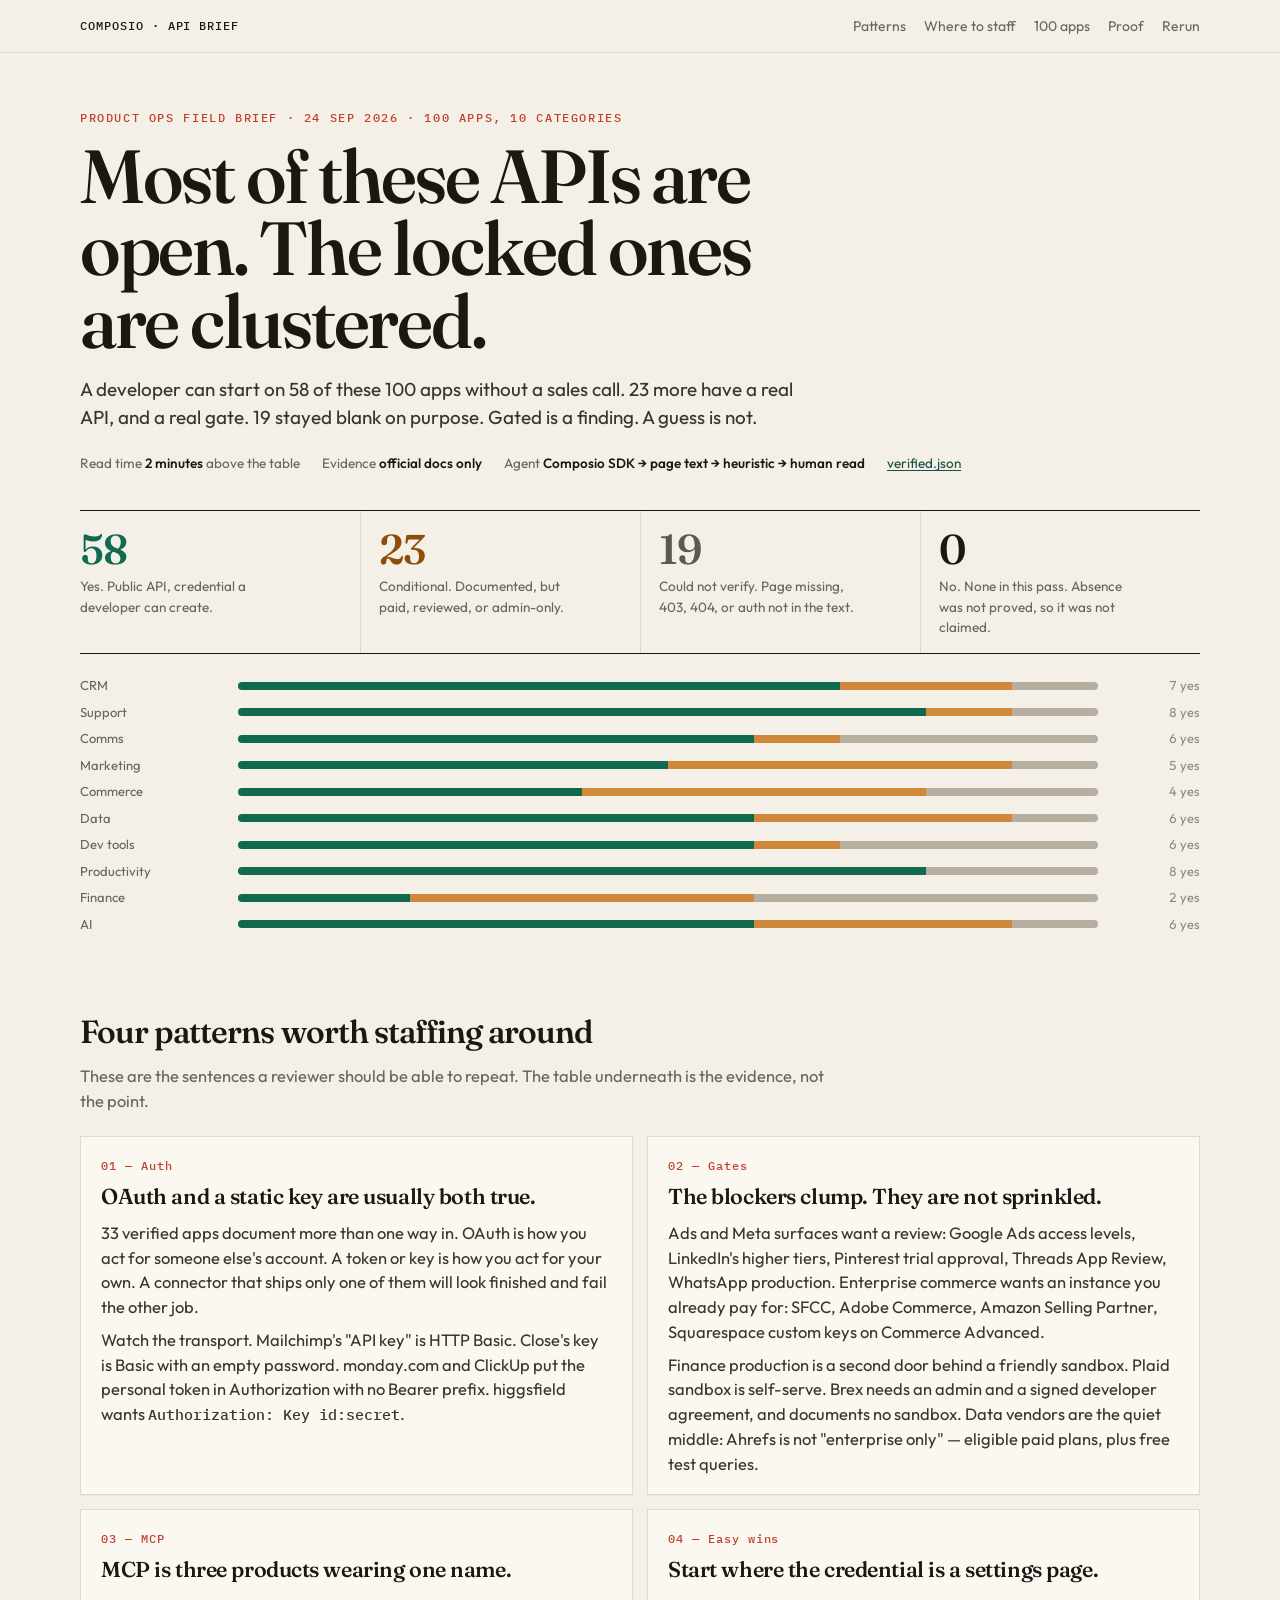
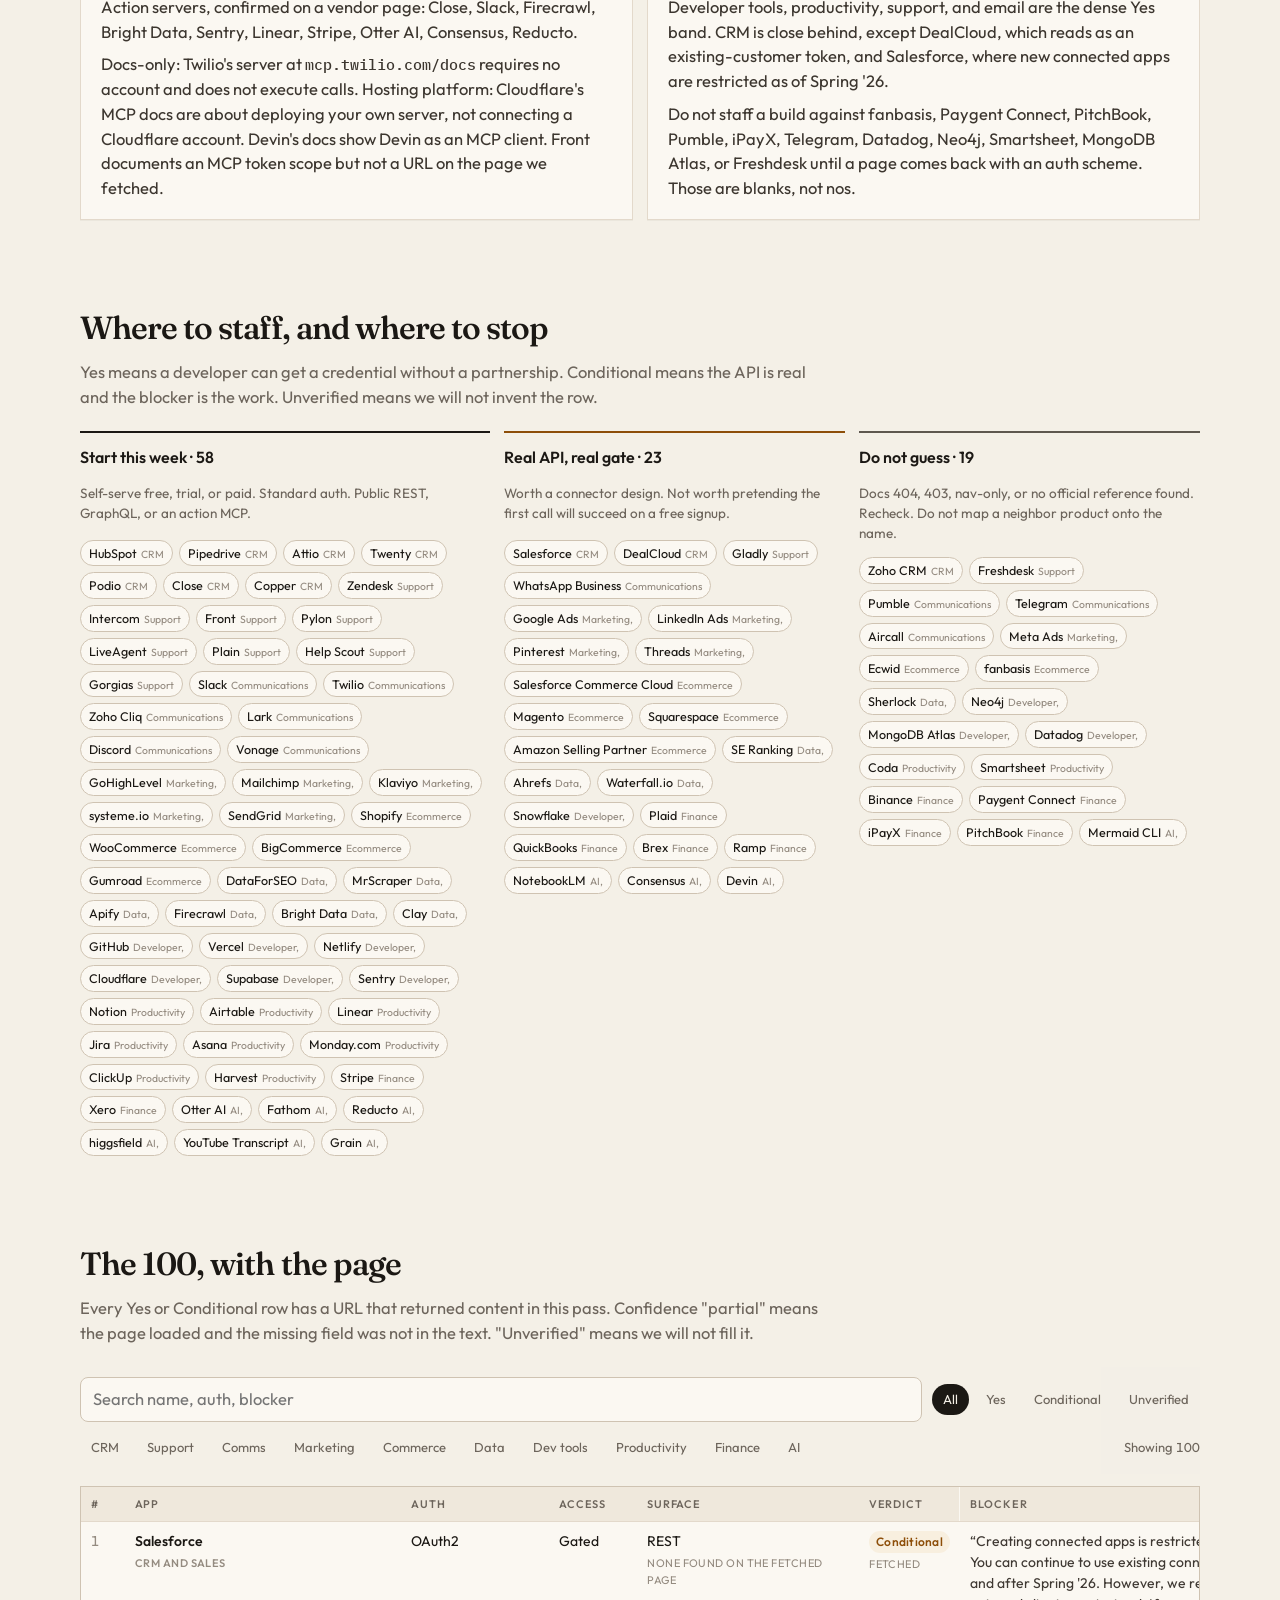
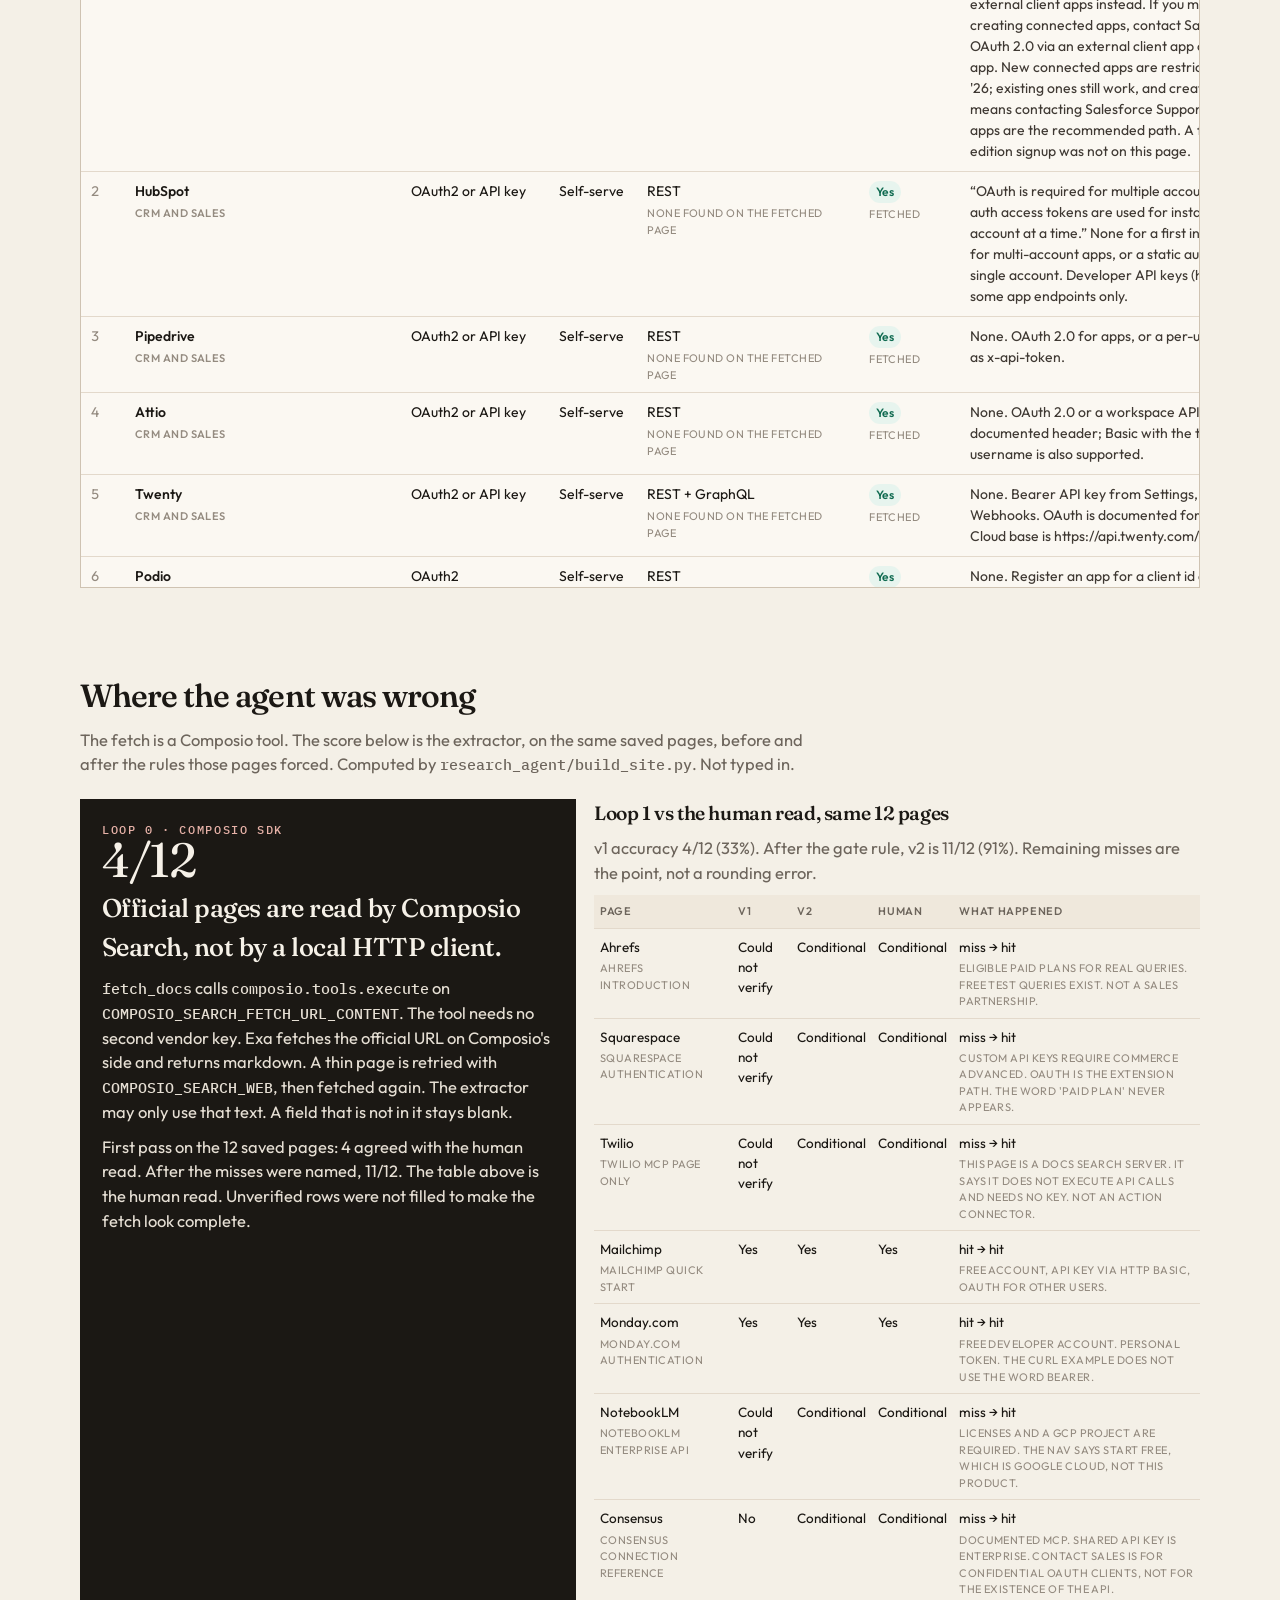
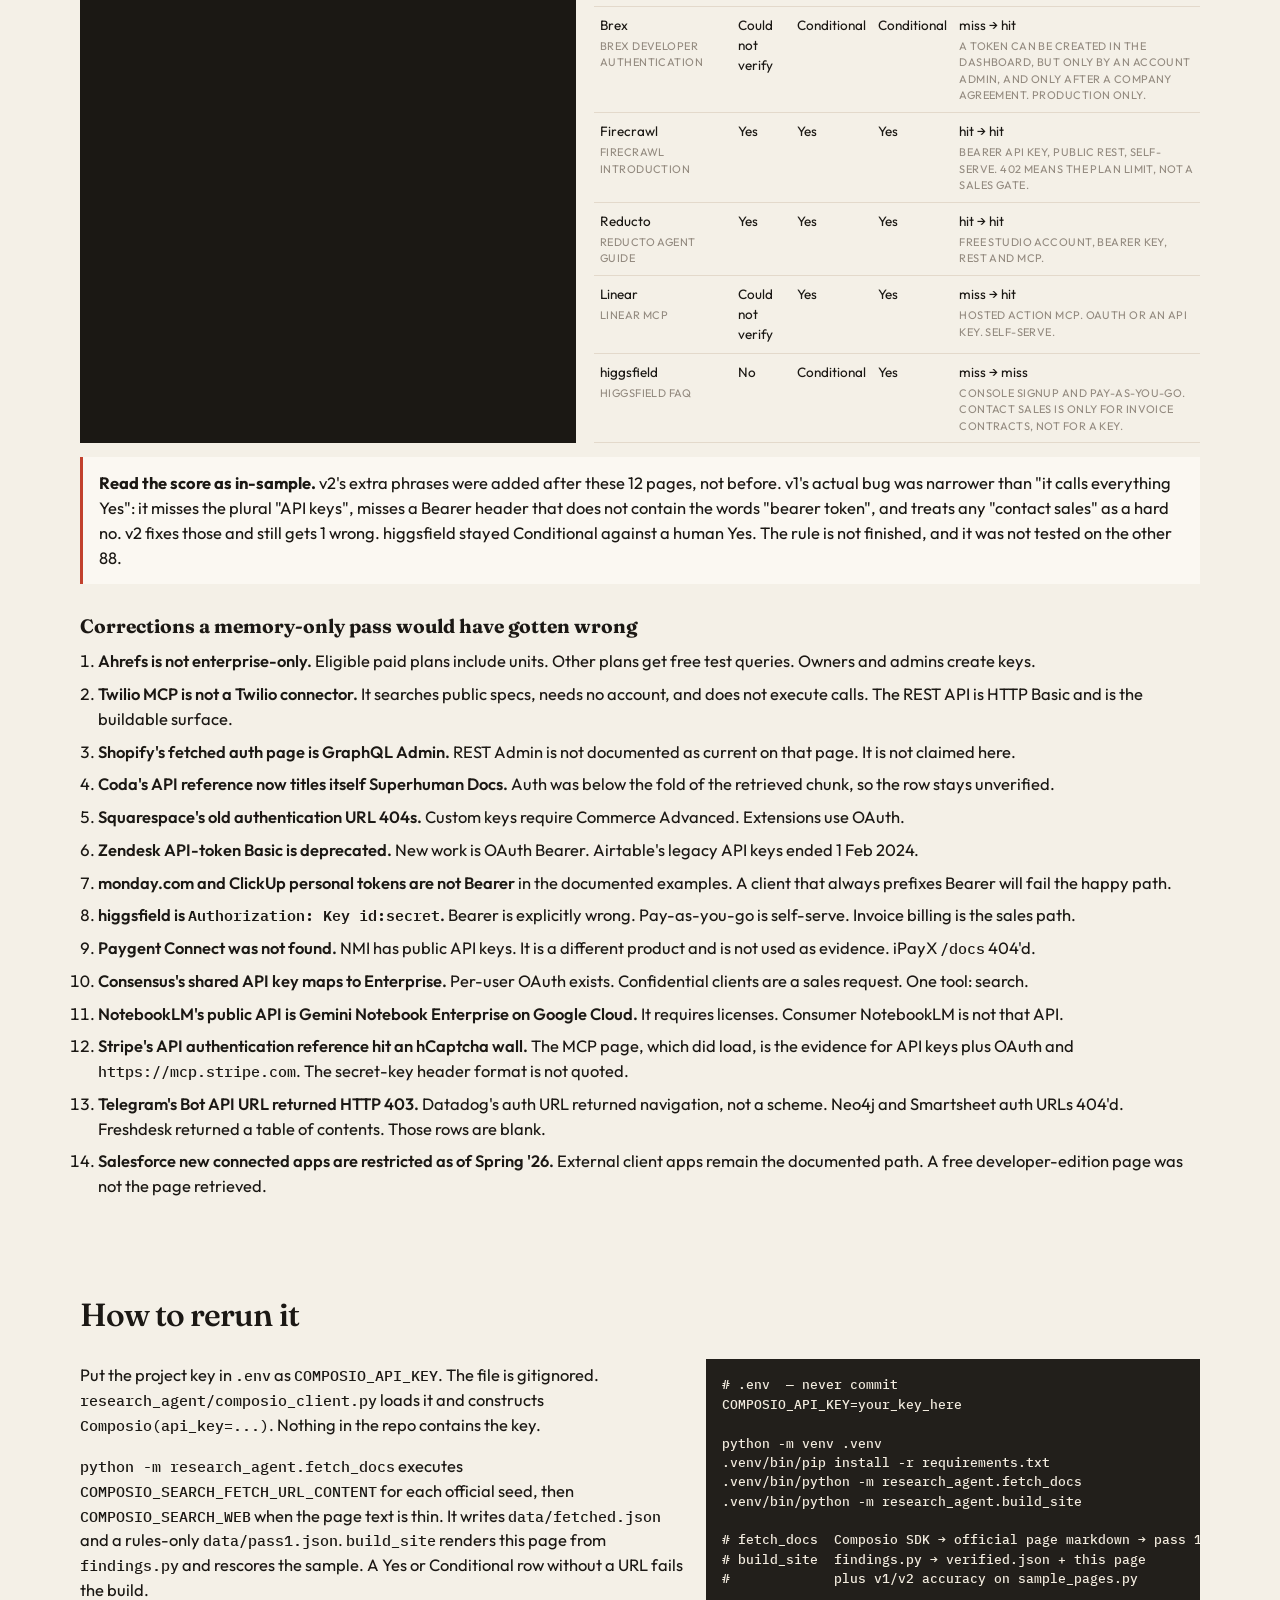
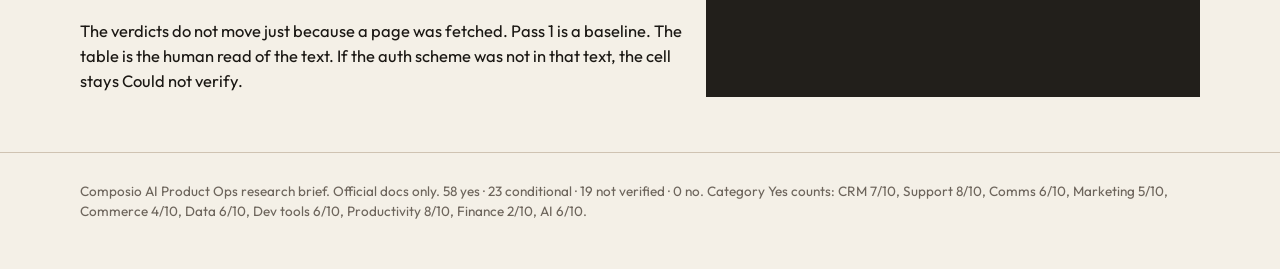
==== commit b7789545: "Fetch official docs through the Composio SDK. fetch_docs calls COMPOSIO_SEARCH_FETCH_URL_CONTENT and" ====
--- a/web/index.html
+++ b/web/index.html
@@ -365,7 +365,7 @@
     <div class="meta-row">
       <span>Read time <strong>2 minutes</strong> above the table</span>
       <span>Evidence <strong>official docs only</strong></span>
-      <span>Agent <strong>catalog → fetch → heuristic → human read</strong></span>
+      <span>Agent <strong>Composio SDK → page text → heuristic → human read</strong></span>
       <span><a href="verified.json">verified.json</a></span>
     </div>
     <div class="scores" aria-label="Verdict counts">
@@ -471,14 +471,14 @@
 <section id="proof">
   <div class="wrap">
     <h2>Where the agent was wrong</h2>
-    <p class="section-lead">Three loops. The first never saw the docs. The second misread gates as a green light. The third is the table above. The sample below is computed by <code>research_agent/build_site.py</code> from saved page text, not typed in by hand.</p>
+    <p class="section-lead">The fetch is a Composio tool. The score below is the extractor, on the same saved pages, before and after the rules those pages forced. Computed by <code>research_agent/build_site.py</code>. Not typed in.</p>
     <div class="proof-grid">
       <div class="callout">
-        <div class="kicker" style="color:#e7b2a8">Loop 0 · direct HTTP</div>
-        <div class="big">271 / 275</div>
-        <h3>TLS died before a sentence of docs arrived.</h3>
-        <p>The fetch script requested 275 seed URLs across 100 apps. 3 returned a body. 271 failed in the TLS handshake. <code>data/pass1.json</code> is a transport log. Quoting it as research accuracy would be the dishonest version of this assignment.</p>
-        <p>Loop 1 retrieved official pages with a page fetcher the sandbox TLS path could not replace. Loop 2 is a human read of those pages, written into <code>research_agent/findings.py</code>. If a field was not on the page, the cell says so.</p>
+        <div class="kicker" style="color:#e7b2a8">Loop 0 · Composio SDK</div>
+        <div class="big">4/12</div>
+        <h3>Official pages are read by Composio Search, not by a local HTTP client.</h3>
+        <p><code>fetch_docs</code> calls <code>composio.tools.execute</code> on <code>COMPOSIO_SEARCH_FETCH_URL_CONTENT</code>. The tool needs no second vendor key. Exa fetches the official URL on Composio's side and returns markdown. A thin page is retried with <code>COMPOSIO_SEARCH_WEB</code>, then fetched again. The extractor may only use that text. A field that is not in it stays blank.</p>
+        <p>First pass on the 12 saved pages: 4 agreed with the human read. After the misses were named, 11/12. The table above is the human read. Unverified rows were not filled to make the fetch look complete.</p>
       </div>
       <div>
         <h3 style="font-family:var(--serif);font-weight:560;letter-spacing:-0.02em;margin:0 0 8px">Loop 1 vs the human read, same 12 pages</h3>
@@ -517,14 +517,19 @@
     <h2>How to rerun it</h2>
     <div class="rerun">
       <div>
-        <p>No Composio key was available, so the pipeline does not pretend to call the Composio SDK. It is a local agent: a catalog of the 100 apps, a fetcher, a deliberately dumb extractor, and an adjudicated snapshot.</p>
-        <p>On a network that can complete TLS to docs hosts, the fetch writes <code>data/fetched.json</code> and a pass-1 file. In this sandbox that step is a transport failure, already saved. Do not treat a re-run here as new research.</p>
-        <p>The page you are reading is generated. Edit a finding, run the renderer, and the counts, chips, and sample score move with the data. A Yes or Conditional row without a URL fails the build.</p>
-      </div>
-      <pre>python -m research_agent.fetch_docs
-python -m research_agent.build_site
-
-# fetch_docs  catalog → HTTP → heuristic pass 1
+        <p>Put the project key in <code>.env</code> as <code>COMPOSIO_API_KEY</code>. The file is gitignored. <code>research_agent/composio_client.py</code> loads it and constructs <code>Composio(api_key=...)</code>. Nothing in the repo contains the key.</p>
+        <p><code>python -m research_agent.fetch_docs</code> executes <code>COMPOSIO_SEARCH_FETCH_URL_CONTENT</code> for each official seed, then <code>COMPOSIO_SEARCH_WEB</code> when the page text is thin. It writes <code>data/fetched.json</code> and a rules-only <code>data/pass1.json</code>. <code>build_site</code> renders this page from <code>findings.py</code> and rescores the sample. A Yes or Conditional row without a URL fails the build.</p>
+        <p>The verdicts do not move just because a page was fetched. Pass 1 is a baseline. The table is the human read of the text. If the auth scheme was not in that text, the cell stays Could not verify.</p>
+      </div>
+      <pre># .env  — never commit
+COMPOSIO_API_KEY=your_key_here
+
+python -m venv .venv
+.venv/bin/pip install -r requirements.txt
+.venv/bin/python -m research_agent.fetch_docs
+.venv/bin/python -m research_agent.build_site
+
+# fetch_docs  Composio SDK → official page markdown → pass 1
 # build_site  findings.py → verified.json + this page
 #             plus v1/v2 accuracy on sample_pages.py</pre>
     </div>
@@ -538,7 +543,7 @@
     CRM 7/10, Support 8/10, Comms 6/10, Marketing 5/10, Commerce 4/10, Data 6/10, Dev tools 6/10, Productivity 8/10, Finance 2/10, AI 6/10.
   </div>
 </footer>
-<script id="payload" type="application/json">{"generated_from": "research_agent.findings", "counts": {"Conditional": 23, "Yes": 58, "Could not verify": 19}, "sample": {"n": 12, "v1_hits": 4, "v2_hits": 11, "v1_accuracy": 0.333, "v2_accuracy": 0.917, "rows": [{"id": 53, "app_name": "Ahrefs", "page": "Ahrefs introduction", "v1": "Could not verify", "v1_raw": "Could not verify", "v1_auth": "API key", "v1_access": "Could not verify", "v2": "Conditional", "human": "Conditional", "human_note": "Eligible paid plans for real queries. Free test queries exist. Not a sales partnership.", "v1_hit": false, "v2_hit": true}, {"id": 46, "app_name": "Squarespace", "page": "Squarespace authentication", "v1": "Could not verify", "v1_raw": "Could not verify", "v1_auth": "OAuth2, API key", "v1_access": "Could not verify", "v2": "Conditional", "human": "Conditional", "human_note": "Custom API keys require Commerce Advanced. OAuth is the extension path. The word 'paid plan' never appears.", "v1_hit": false, "v2_hit": true}, {"id": 22, "app_name": "Twilio", "page": "Twilio MCP page only", "v1": "Could not verify", "v1_raw": "Could not verify", "v1_auth": "Not found", "v1_access": "Could not verify", "v2": "Conditional", "human": "Conditional", "human_note": "This page is a docs search server. It says it does not execute API calls and needs no key. Not an action connector.", "v1_hit": false, "v2_hit": true}, {"id": 35, "app_name": "Mailchimp", "page": "Mailchimp quick start", "v1": "Yes", "v1_raw": "Yes", "v1_auth": "OAuth2, API key", "v1_access": "Self-serve (free/trial)", "v2": "Yes", "human": "Yes", "human_note": "Free account, API key via HTTP Basic, OAuth for other users.", "v1_hit": true, "v2_hit": true}, {"id": 76, "app_name": "Monday.com", "page": "monday.com authentication", "v1": "Yes", "v1_raw": "Yes", "v1_auth": "API key", "v1_access": "Self-serve (free/trial)", "v2": "Yes", "human": "Yes", "human_note": "Free developer account. Personal token. The curl example does not use the word Bearer.", "v1_hit": true, "v2_hit": true}, {"id": 91, "app_name": "NotebookLM", "page": "NotebookLM Enterprise API", "v1": "Could not verify", "v1_raw": "Could not verify", "v1_auth": "Not found", "v1_access": "Could not verify", "v2": "Conditional", "human": "Conditional", "human_note": "Licenses and a GCP project are required. The nav says Start free, which is Google Cloud, not this product.", "v1_hit": false, "v2_hit": true}, {"id": 94, "app_name": "Consensus", "page": "Consensus connection reference", "v1": "No", "v1_raw": "No \u2014 partnership/sales gate", "v1_auth": "OAuth2, API key", "v1_access": "Gated (partnership)", "v2": "Conditional", "human": "Conditional", "human_note": "Documented MCP. Shared API key is Enterprise. Contact sales is for confidential OAuth clients, not for the existence of the API.", "v1_hit": false, "v2_hit": true}, {"id": 88, "app_name": "Brex", "page": "Brex developer authentication", "v1": "Could not verify", "v1_raw": "Could not verify", "v1_auth": "Not found", "v1_access": "Self-serve (free/trial)", "v2": "Conditional", "human": "Conditional", "human_note": "A token can be created in the dashboard, but only by an account admin, and only after a company agreement. Production only.", "v1_hit": false, "v2_hit": true}, {"id": 56, "app_name": "Firecrawl", "page": "Firecrawl introduction", "v1": "Yes", "v1_raw": "Yes", "v1_auth": "API key", "v1_access": "Self-serve (free/trial)", "v2": "Yes", "human": "Yes", "human_note": "Bearer API key, public REST, self-serve. 402 means the plan limit, not a sales gate.", "v1_hit": true, "v2_hit": true}, {"id": 95, "app_name": "Reducto", "page": "Reducto agent guide", "v1": "Yes", "v1_raw": "Yes", "v1_auth": "API key", "v1_access": "Self-serve (free/trial)", "v2": "Yes", "human": "Yes", "human_note": "Free studio account, Bearer key, REST and MCP.", "v1_hit": true, "v2_hit": true}, {"id": 73, "app_name": "Linear", "page": "Linear MCP", "v1": "Could not verify", "v1_raw": "Could not verify", "v1_auth": "OAuth2, API key", "v1_access": "Could not verify", "v2": "Yes", "human": "Yes", "human_note": "Hosted action MCP. OAuth or an API key. Self-serve.", "v1_hit": false, "v2_hit": true}, {"id": 97, "app_name": "higgsfield", "page": "higgsfield FAQ", "v1": "No", "v1_raw": "No \u2014 partnership/sales gate", "v1_auth": "token", "v1_access": "Gated (partnership)", "v2": "Conditional", "human": "Yes", "human_note": "Console signup and pay-as-you-go. Contact sales is only for invoice contracts, not for a key.", "v1_hit": false, "v2_hit": false}]}, "transport": {"apps": 100, "pages": 275, "ok": 3, "tls": 271}}</script>
+<script id="payload" type="application/json">{"generated_from": "research_agent.findings", "counts": {"Conditional": 23, "Yes": 58, "Could not verify": 19}, "sample": {"n": 12, "v1_hits": 4, "v2_hits": 11, "v1_accuracy": 0.333, "v2_accuracy": 0.917, "rows": [{"id": 53, "app_name": "Ahrefs", "page": "Ahrefs introduction", "v1": "Could not verify", "v1_raw": "Could not verify", "v1_auth": "API key", "v1_access": "Could not verify", "v2": "Conditional", "human": "Conditional", "human_note": "Eligible paid plans for real queries. Free test queries exist. Not a sales partnership.", "v1_hit": false, "v2_hit": true}, {"id": 46, "app_name": "Squarespace", "page": "Squarespace authentication", "v1": "Could not verify", "v1_raw": "Could not verify", "v1_auth": "OAuth2, API key", "v1_access": "Could not verify", "v2": "Conditional", "human": "Conditional", "human_note": "Custom API keys require Commerce Advanced. OAuth is the extension path. The word 'paid plan' never appears.", "v1_hit": false, "v2_hit": true}, {"id": 22, "app_name": "Twilio", "page": "Twilio MCP page only", "v1": "Could not verify", "v1_raw": "Could not verify", "v1_auth": "Not found", "v1_access": "Could not verify", "v2": "Conditional", "human": "Conditional", "human_note": "This page is a docs search server. It says it does not execute API calls and needs no key. Not an action connector.", "v1_hit": false, "v2_hit": true}, {"id": 35, "app_name": "Mailchimp", "page": "Mailchimp quick start", "v1": "Yes", "v1_raw": "Yes", "v1_auth": "OAuth2, API key", "v1_access": "Self-serve (free/trial)", "v2": "Yes", "human": "Yes", "human_note": "Free account, API key via HTTP Basic, OAuth for other users.", "v1_hit": true, "v2_hit": true}, {"id": 76, "app_name": "Monday.com", "page": "monday.com authentication", "v1": "Yes", "v1_raw": "Yes", "v1_auth": "API key", "v1_access": "Self-serve (free/trial)", "v2": "Yes", "human": "Yes", "human_note": "Free developer account. Personal token. The curl example does not use the word Bearer.", "v1_hit": true, "v2_hit": true}, {"id": 91, "app_name": "NotebookLM", "page": "NotebookLM Enterprise API", "v1": "Could not verify", "v1_raw": "Could not verify", "v1_auth": "Not found", "v1_access": "Could not verify", "v2": "Conditional", "human": "Conditional", "human_note": "Licenses and a GCP project are required. The nav says Start free, which is Google Cloud, not this product.", "v1_hit": false, "v2_hit": true}, {"id": 94, "app_name": "Consensus", "page": "Consensus connection reference", "v1": "No", "v1_raw": "No \u2014 partnership/sales gate", "v1_auth": "OAuth2, API key", "v1_access": "Gated (partnership)", "v2": "Conditional", "human": "Conditional", "human_note": "Documented MCP. Shared API key is Enterprise. Contact sales is for confidential OAuth clients, not for the existence of the API.", "v1_hit": false, "v2_hit": true}, {"id": 88, "app_name": "Brex", "page": "Brex developer authentication", "v1": "Could not verify", "v1_raw": "Could not verify", "v1_auth": "Not found", "v1_access": "Self-serve (free/trial)", "v2": "Conditional", "human": "Conditional", "human_note": "A token can be created in the dashboard, but only by an account admin, and only after a company agreement. Production only.", "v1_hit": false, "v2_hit": true}, {"id": 56, "app_name": "Firecrawl", "page": "Firecrawl introduction", "v1": "Yes", "v1_raw": "Yes", "v1_auth": "API key", "v1_access": "Self-serve (free/trial)", "v2": "Yes", "human": "Yes", "human_note": "Bearer API key, public REST, self-serve. 402 means the plan limit, not a sales gate.", "v1_hit": true, "v2_hit": true}, {"id": 95, "app_name": "Reducto", "page": "Reducto agent guide", "v1": "Yes", "v1_raw": "Yes", "v1_auth": "API key", "v1_access": "Self-serve (free/trial)", "v2": "Yes", "human": "Yes", "human_note": "Free studio account, Bearer key, REST and MCP.", "v1_hit": true, "v2_hit": true}, {"id": 73, "app_name": "Linear", "page": "Linear MCP", "v1": "Could not verify", "v1_raw": "Could not verify", "v1_auth": "OAuth2, API key", "v1_access": "Could not verify", "v2": "Yes", "human": "Yes", "human_note": "Hosted action MCP. OAuth or an API key. Self-serve.", "v1_hit": false, "v2_hit": true}, {"id": 97, "app_name": "higgsfield", "page": "higgsfield FAQ", "v1": "No", "v1_raw": "No \u2014 partnership/sales gate", "v1_auth": "token", "v1_access": "Gated (partnership)", "v2": "Conditional", "human": "Yes", "human_note": "Console signup and pay-as-you-go. Contact sales is only for invoice contracts, not for a key.", "v1_hit": false, "v2_hit": false}]}, "fetcher": "composio.tools.execute COMPOSIO_SEARCH_FETCH_URL_CONTENT"}</script>
 <script>
 const rows = Array.from(document.querySelectorAll("#rows tr"));
 const q = document.getElementById("q");
